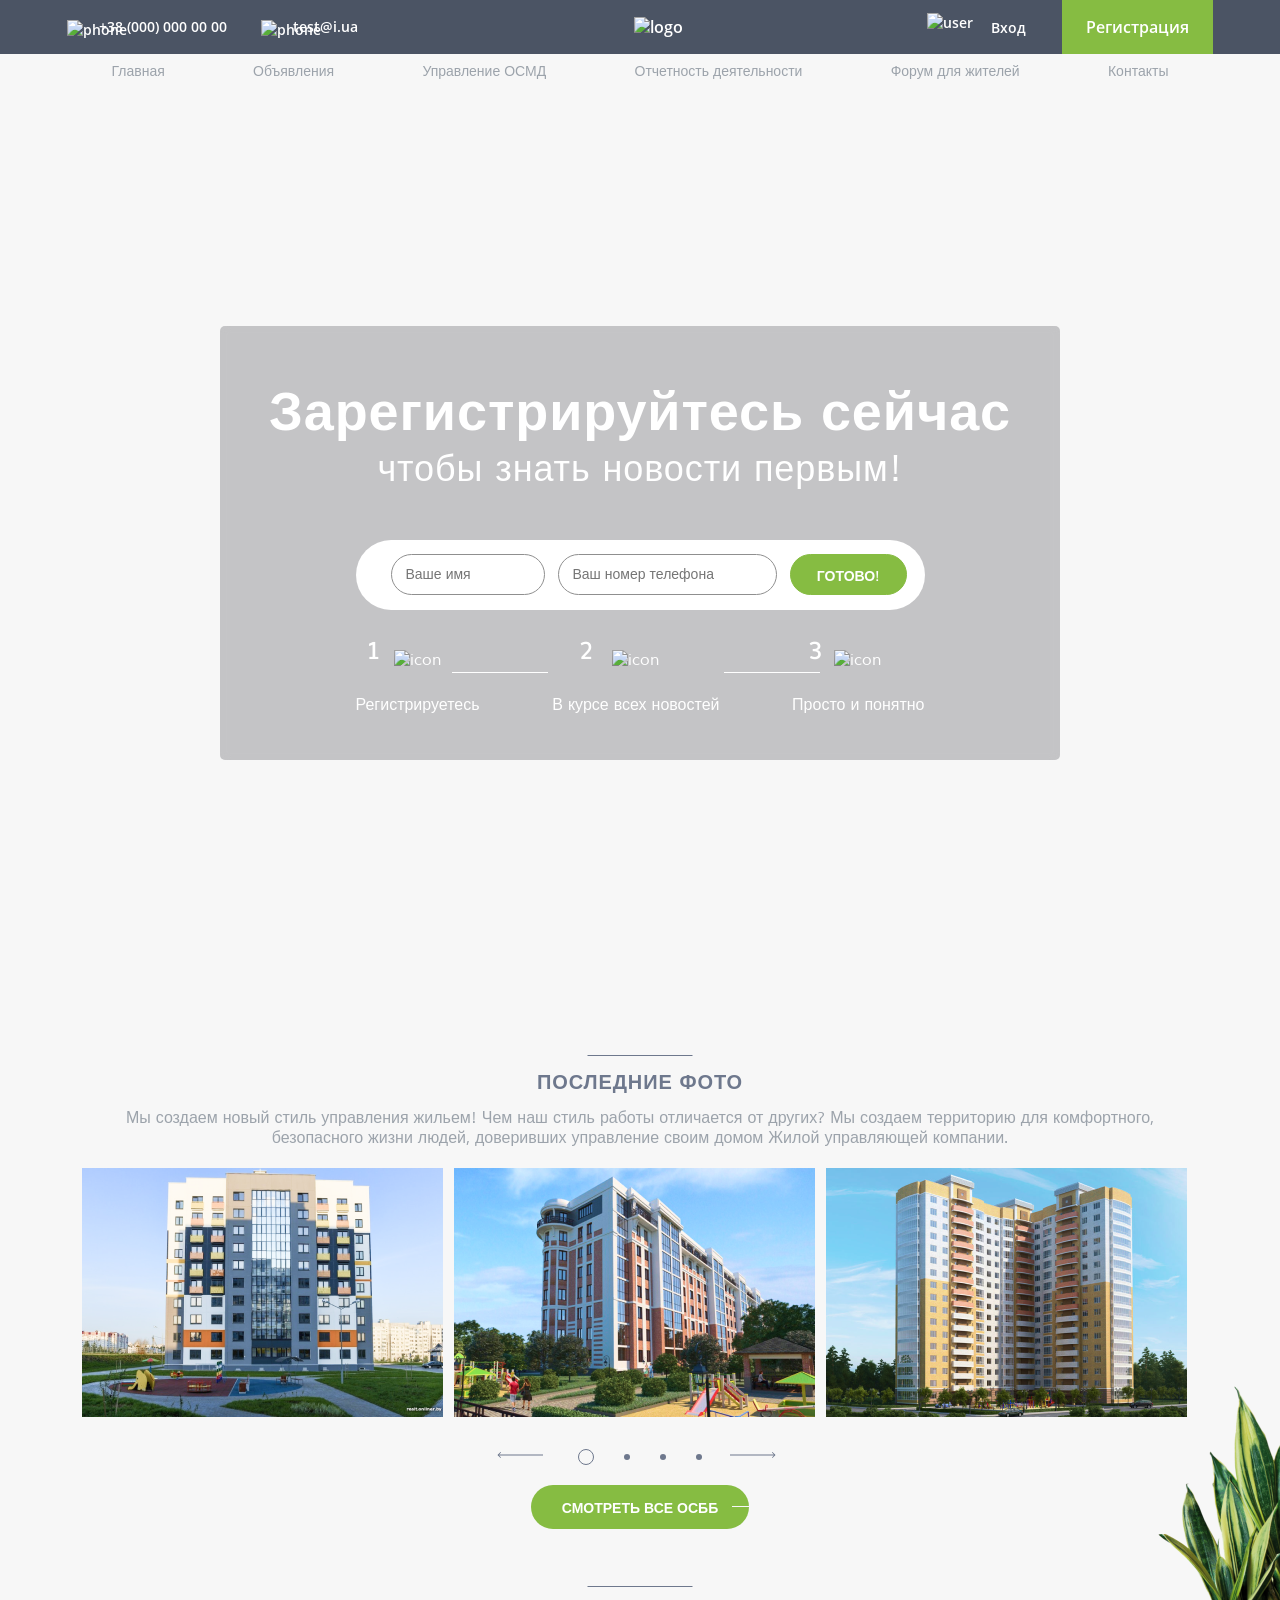
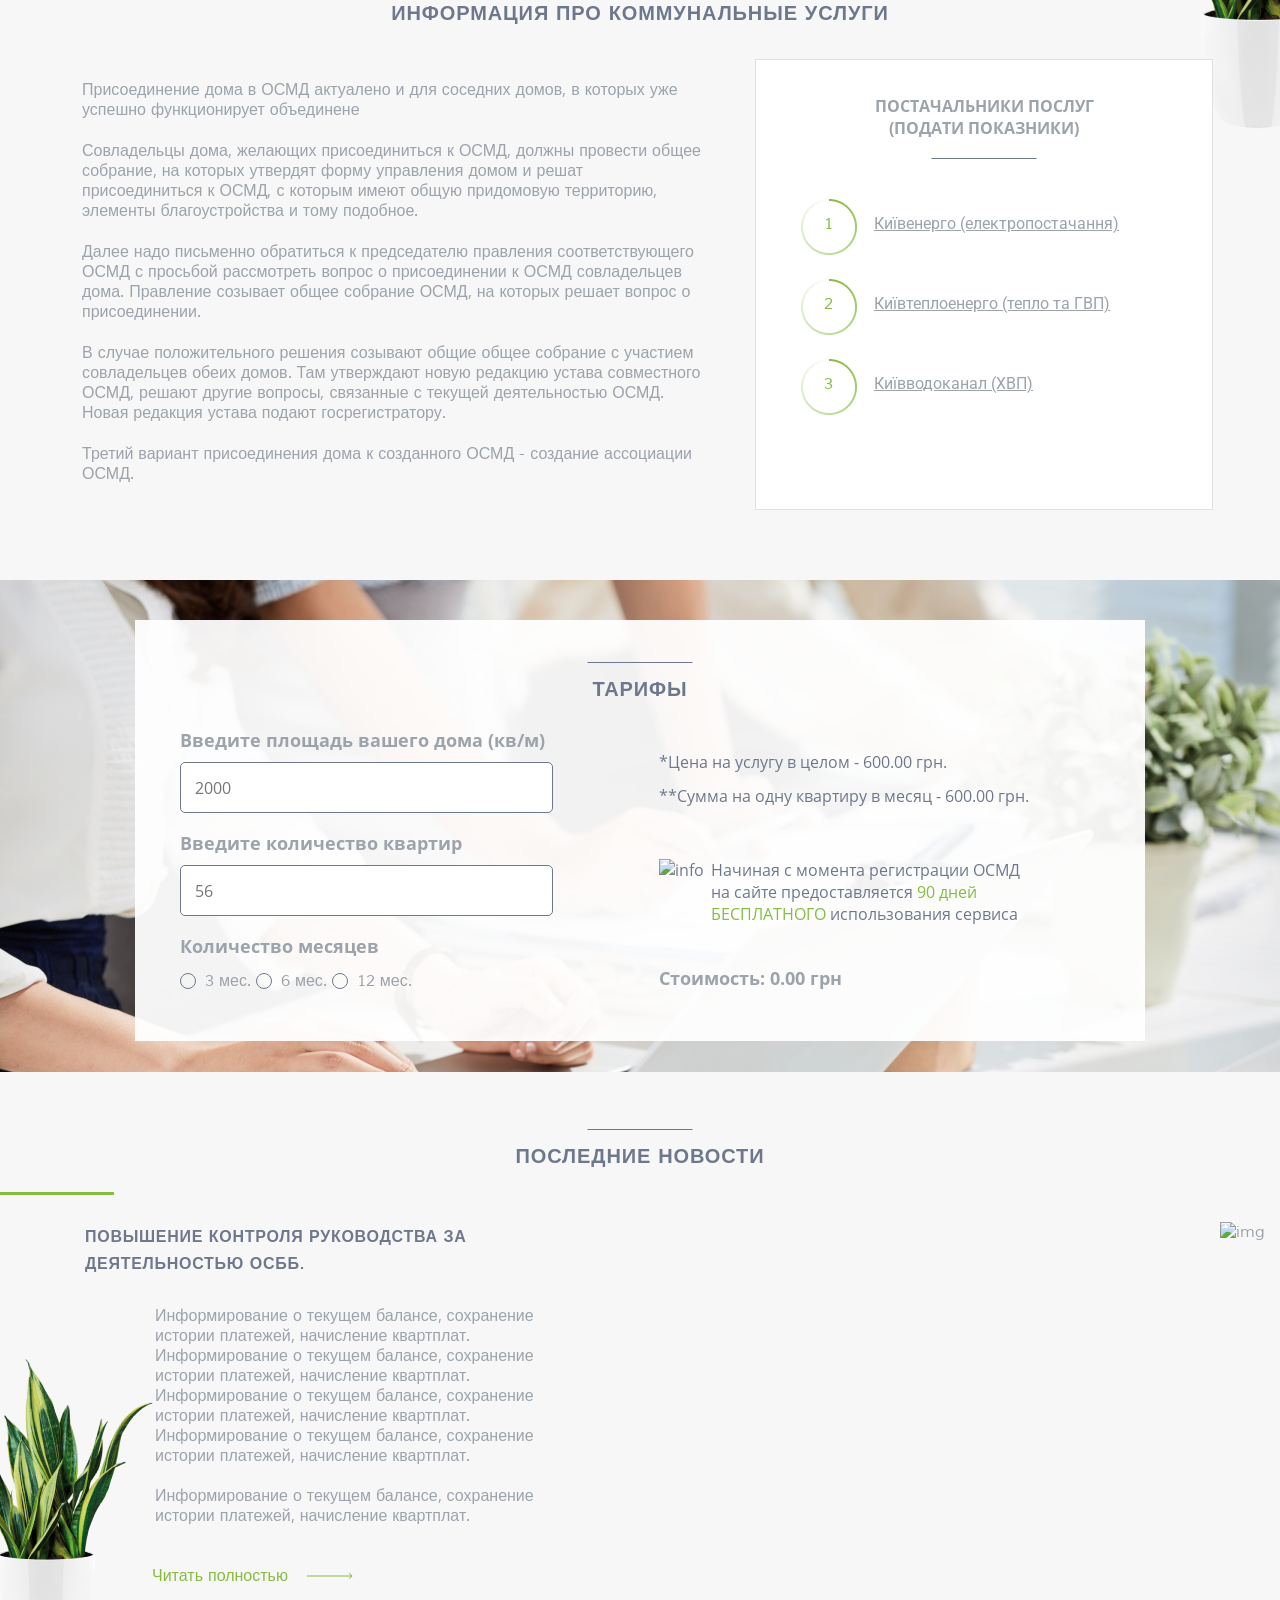
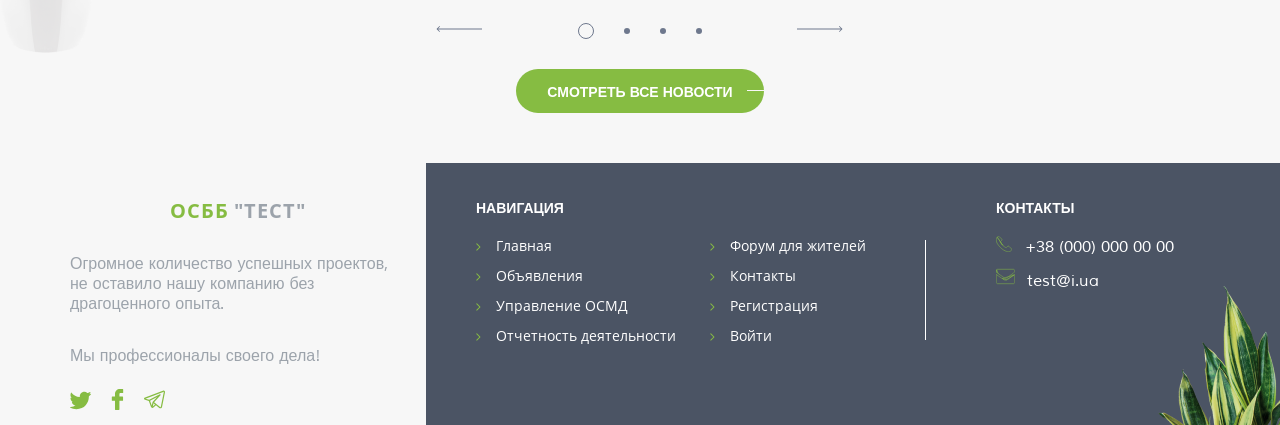
==== docs/index.html @ d58314d0 "osbb-page" ====
<!DOCTYPE html>
<html lang="ru">

<head>
  <meta charset="UTF-8">
  <meta name="viewport" content="width=device-width, initial-scale=1.0">
  <meta http-equiv="X-UA-Compatible" content="ie=edge">
  <title>ОСББ</title>
  <link rel="stylesheet" href="css/libs.min.css">
  <link rel="stylesheet" href=" https://cdnjs.cloudflare.com/ajax/libs/font-awesome/5.11.2/css/all.css">
  <link href="https://fonts.googleapis.com/css2?family=Roboto&display=swap" rel="stylesheet">
  <link rel="stylesheet" href="css/style.min.css">
</head>

<body>
  <div class="wrapper">
    <div class="content">
      <header class="header">
        <div class="header-topbar__inner">
          <div class="container">
            <div class="header-topbar">
              <div class="header-topbar__info">
                <a class="header-topbar__phone" href="tel:+380000000000">+38 (000) 000 00 00
                  <img src="/img/icons/phone.svg" alt="phone">
                </a>
                <a class="header-topbar__mail" href="mailto:test@i.ua">test@i.ua
                  <img src="/img/icons/envelope.svg" alt="phone">
                </a>
              </div>
              <div class="header__logo">
                <a href="#">
                  <img src="/img/head-logo.png" alt="logo">
                </a>
              </div>
              <div class="header-topbar__box">
                <a href="#!" class="header-topbar__enter">
                  <img class="user" src="/img/icons/user.svg" alt="user"> Вход
                </a>
                <a href="#!" class="header-topbar__register">Регистрация</a>
              </div>
            </div>
          </div>
        </div>
        <nav class="menu">
          <div class="container">
            <ul class="menu__list">
              <li class="menu__list-item">
                <a href="#!" class="menu__list-link">Главная</a>
              </li>
              <li class="menu__list-item">
                <a href="#!" class="menu__list-link">Объявления</a>
              </li>
              <li class="menu__list-item">
                <a href="#!" class="menu__list-link">Управление ОСМД</a>
              </li>
              <li class="menu__list-item">
                <a href="#!" class="menu__list-link">Отчетность деятельности</a>
              </li>
              <li class="menu__list-item">
                <a href="#!" class="menu__list-link">Форум для жителей</a>
              </li>
              <li class="menu__list-item">
                <a href="#!" class="menu__list-link">Контакты</a>
              </li>
            </ul>
            <div class="header__logo-md">
              <a href="#">
                <img src="img/head-logo_md.png" alt="logo">
              </a>
            </div>
            <div class="menu__btn">
              <span></span>
              <span></span>
              <span></span>
            </div>
          </div>
        </nav>
      </header>
      <!-- section-register -->
      <section class="register" style=" background-image: url(/img/register_bg.png);">
        <div class="register__box">
          <div class="register__box-title">
            <h2>Зарегистрируйтесь сейчас</h2>
          </div>
          <div class="register__box-subtitle">чтобы знать новости первым!</div>
          <div class="register__box-inner">
            <div class="register__box-form">
              <form class="register-form" action="POST">
                .
                <input type="text" class="name" placeholder="Ваше имя">
                <input type="text" class="phone" placeholder="Ваш номер телефона">
                <button class="btn" type="submit">готово!</button>
              </form>
            </div>
            <div class="register__box-guide">
              <div class="guide__img resume__img">
                <span class="step1">1</span>
                <img src="/img/icons/resume.svg" alt="icon">
                <div class="text">Регистрируетесь</div>
              </div>
              <div class="guide__img radio__img">
                <span class="step2">2</span>
                <img src="/img/icons/radio.svg" alt="icon">
                <div class="text">В курсе всех новостей</div>
              </div>
              <div class="guide__img simply__img">
                <span class="step3">3</span>
                <img src="/img/icons/yes.svg" alt="icon">
                <div class="text">Просто и понятно</div>
              </div>
            </div>
          </div>
        </div>
      </section>

      <!-- section-gallery -->
      <section class="gallery">
        <div class="gallery__inner">
          <div class="container">
            <div class="section__title">
              <h3>последние фото</h3>
            </div>
            <div class="gallery__text">Мы создаем новый стиль управления жильем! Чем наш стиль работы отличается от
              других? Мы создаем территорию для комфортного, безопасного жизни людей, доверивших управление своим домом
              Жилой управляющей компании.</div>
            <div class="gallery__slider">
              <div class="gallery__slider-item">
                <picture>
                  <source srcset="img/slide1.png" media="(min-width: 770px)">
                  <img src="img/slide1_md.png" alt="img">
                </picture>
              </div>
              <div class="gallery__slider-item">
                <picture>
                  <source srcset="img/slide2.png" media="(min-width: 770px)">
                  <img src="img/slide2_md.png" alt="img">
                </picture>
              </div>
              <div class="gallery__slider-item">
                <picture>
                  <source srcset="img/slide3.png" media="(min-width: 770px)">
                  <img src="img/slide3_md.png" alt="img">
                </picture>
              </div>
              <div class="gallery__slider-item">
                <picture>
                  <source srcset="img/slide2.png" media="(min-width: 770px)">
                  <img src="img/slide2_md.png" alt="img">
                </picture>
              </div>
            </div>
            <div class="gallery__img">
              <div class="gallery__img-item">
                <img src="img/iPhone/sm_1.png" alt="img">
              </div>
              <div class="gallery__img-item">
                <img src="img/iPhone/sm_2.png" alt="img">
              </div>
              <div class="gallery__img-item">
                <img src="img/iPhone/sm_3.png" alt="img">
              </div>
            </div>
            <div class="slider__btn">
              <a href="#!" class="slider__btn-link">смотреть все осбб </a>
            </div>
          </div>
        </div>
      </section>
      <!-- services -->
      <section class="services">
        <picture class="services__bg">
          <source media="(min-width: 620px)" srcset="img/services_bg.png">
          <img src="img/iPhone/services_bg_sm.png" alt="Flowers" style="width:auto;">
        </picture>
        <div class="container">
          <div class="section__title">
            <h3>ИНФОРМАЦИЯ прО КОММУНАЛЬНЫЕ УСЛУГИ</h3>
          </div>
          <div class="services__inner">
            <div class="services__content">
              <p>Присоединение дома в ОСМД актуалено и для соседних домов, в которых уже успешно функционирует
                объединене</p>
              <p>Совладельцы дома, желающих присоединиться к ОСМД, должны провести общее собрание, на которых утвердят
                форму управления домом и решат присоединиться к ОСМД, с которым имеют общую придомовую территорию,
                элементы благоустройства и тому подобное.</p>
              <p>Далее надо письменно обратиться к председателю правления соответствующего ОСМД с просьбой рассмотреть
                вопрос о присоединении к ОСМД совладельцев дома. Правление созывает общее собрание ОСМД, на которых
                решает вопрос о присоединении.</p>
              <p> В случае положительного решения созывают общие общее собрание с участием совладельцев обеих домов. Там
                утверждают новую редакцию устава совместного ОСМД, решают другие вопросы, связанные с текущей
                деятельностью ОСМД. Новая редакция устава подают госрегистратору.</p>
              <p>Третий вариант присоединения дома к созданного ОСМД - создание ассоциации ОСМД.</p>
            </div>
            <div class="services__providers">
              <div class="services__providers-title">ПОСТАЧАЛЬНИКИ ПОСЛУГ<br> (ПОДАТИ ПОКАЗНИКИ)</div>
              <ul class="services__providers-list">
                <li class="services__providers-item">
                  <span class="list__mark">1</span>
                  <a href="#!" class="services__providers-link">Київенерго (електропостачання)</a>
                </li>
                <li class="services__providers-item">
                  <span class="list__mark">2</span>
                  <a href="#!" class="services__providers-link">Київтеплоенерго (тепло та ГВП)</a>
                </li>
                <li class="services__providers-item">
                  <span class="list__mark">3</span>
                  <a href="#!" class="services__providers-link">Київводоканал (ХВП)</a>
                </li>

              </ul>
            </div>
          </div>
        </div>
      </section>
      <!-- section-rate -->
      <section class="rate" style="background-image: url(img/rate__bg.png);">
        <div class="contaner">
          <div class="rate__wrapper">
            <div class="rate__inner">
              <div class="section__title">
                <h3>тарифы</h3>
              </div>
              <div class="rate__box">
                <div class="rate__form">
                  <form>
                    <div class="input__box">
                      <label for="area">Введите площадь вашего дома (кв/м) </label><br>
                      <input type="text" id="area" name="area" placeholder="2000"><br>
                      <label for="quantity">Введите количество квартир</label><br>
                      <input type="text" id="quantity" name="quantity" placeholder="56"><br>
                    </div>
                    <div class="radio__box">
                      <span class="radio__title">Количество месяцев </span><br>
                      <input type="radio" name="month" id="month3" value="month3">
                      <label class="radio__label" for="month3">3 мес.</label>
                      <input type="radio" name="month" id="month6" value="month6">
                      <label class="radio__label" for="month6">6 мес.</label>
                      <input type="radio" name="month" id="month12" value="month12">
                      <label class="radio__label" for="month12">12 мес.</label>
                    </div>
                  </form>
                </div>
                <div class="rate__content">
                  <p class="rate__text">*Цена на услугу в целом - 600.00 грн.</p>
                  <p class="rate__text">**Сумма на одну квартиру в месяц - 600.00 грн. </p>
                  <p class="rate__free">Начиная с момента регистрации ОСМД<br> на сайте предоставляется
                    <span>90 дней<br> БЕСПЛАТНОГО</span> использования сервиса
                    <img src="/img/icons/info.svg" alt="info">
                  </p>
                  <div class="rate__price"> Стоимость: 0.00 грн</div>
                </div>
              </div>
            </div>
          </div>
        </div>
      </section>
      <!--section-news -->
      <section class="news">
        <div class="news__inner">
          <picture class="news__bg">
            <source media="(min-width: 860px)" srcset="img/news_bg.png">
            <source media="(min-width: 380px)" srcset="img/news_bg-md.png">
            <img src="img/iPhone/news_bg-sm.png" alt="Flowers" style="width:auto;">
          </picture>
          <div class="section__title">
            <h3>последние новости</h3>
          </div>
          <div class="news__slider">
            <div class="news__slider-item">
              <div class="news__slider-box">
                <div class="news__slider-content">
                  <div class="news__slider-title"> Повышение контроля руководства за деятельностью ОСББ.</div>
                  <div class="news__slider-text">
                    <p>Информирование о текущем балансе, сохранение истории платежей, начисление квартплат.
                      Информирование о текущем балансе, сохранение истории платежей, начисление квартплат.
                      Информирование о текущем балансе, сохранение истории платежей, начисление квартплат.
                      Информирование о текущем балансе, сохранение истории платежей, начисление квартплат.</p>
                    <p>Информирование о текущем балансе, сохранение истории платежей, начисление квартплат.</p>
                  </div>
                  <a class="more" href="#">Читать полностью</a>
                </div>
                <div class="news__slider-img">
                  <img src="/img/news_slide.png" alt="img">
                </div>
              </div>
            </div>
            <div class="news__slider-item">
              <div class="news__slider-box">
                <div class="news__slider-content">
                  <div class="news__slider-title"> Повышение контроля руководства за деятельностью ОСББ.</div>
                  <div class="news__slider-text">
                    <p>Информирование о текущем балансе, сохранение истории платежей, начисление квартплат.
                      Информирование о текущем балансе, сохранение истории платежей, начисление квартплат.
                      Информирование о текущем балансе, сохранение истории платежей, начисление квартплат.
                      Информирование о текущем балансе, сохранение истории платежей, начисление квартплат.</p>
                    <p>Информирование о текущем балансе, сохранение истории платежей, начисление квартплат.</p>
                  </div>
                  <a class="more" href="#">Читать полностью</a>
                </div>
                <div class="news__slider-img">
                  <img src="/img/news_slide.png" alt="img">
                </div>
              </div>
            </div>
            <div class="news__slider-item">
              <div class="news__slider-box">
                <div class="news__slider-content">
                  <div class="news__slider-title"> Повышение контроля руководства за деятельностью ОСББ.</div>
                  <div class="news__slider-text">
                    <p>Информирование о текущем балансе, сохранение истории платежей, начисление квартплат.
                      Информирование о текущем балансе, сохранение истории платежей, начисление квартплат.
                      Информирование о текущем балансе, сохранение истории платежей, начисление квартплат.
                      Информирование о текущем балансе, сохранение истории платежей, начисление квартплат.</p>
                    <p>Информирование о текущем балансе, сохранение истории платежей, начисление квартплат.</p>
                  </div>
                  <a class="more" href="#">Читать полностью </a>
                </div>
                <div class="news__slider-img">
                  <img src="/img/news_slide.png" alt="img">
                </div>
              </div>
            </div>
            <div class="news__slider-item">
              <div class="news__slider-box">
                <div class="news__slider-content">
                  <div class="news__slider-title"> Повышение контроля руководства за деятельностью ОСББ.</div>
                  <div class="news__slider-text">
                    <p>Информирование о текущем балансе, сохранение истории платежей, начисление квартплат.
                      Информирование о текущем балансе, сохранение истории платежей, начисление квартплат.
                      Информирование о текущем балансе, сохранение истории платежей, начисление квартплат.
                      Информирование о текущем балансе, сохранение истории платежей, начисление квартплат.</p>
                    <p>Информирование о текущем балансе, сохранение истории платежей, начисление квартплат.</p>
                  </div>
                  <a class="more" href="#">Читать полностью</a>
                </div>
                <div class="news__slider-img">
                  <img src="/img/news_slide.png" alt="img">
                </div>
              </div>
            </div>
          </div>
          <div class="slider__btn">
            <a href="#!" class="slider__btn-link">смотреть все новости</a>
          </div>
        </div>
      </section>
    </div>
    <div class="footer">
      <img class="footer__bg" src="img/footer_bg.png" alt="flower">
      <div class="footer__inner">
        <div class="footer__info">
          <div class="footer__title">
            <h3>ОСББ<span>"Тест"</span> </h3>
          </div>
          <p class="footer__info-text">Огромное количество успешных проектов, не оставило нашу компанию без
            драгоценного опыта.</p>
          <p class="footer__info-text">Мы профессионалы своего дела!</p>
          <div class="footer__social">
            <img src="img/icons/twitter.svg" alt="icon">
            <img src="img/icons/fb.svg" alt="icon">
            <img src="img/icons/telegram.svg" alt="icon">
          </div>
        </div>
        <div class="footer__content">
          <div class="footer__nav">
            <div class="footer__content-title">навигация</div>
            <div class="footer__nav-wrapper">
              <div class="footer__nav-col">
                <ul class="footer__col-list">
                  <li><a href="#!">Главная</a></li>
                  <li><a href="#!">Объявления</a></li>
                  <li><a href="#!">Управление ОСМД</a></li>
                  <li><a href="#!">Отчетность деятельности</a></li>
                </ul>
              </div>
              <div class="footer__nav-col">
                <ul class="footer__col-list">
                  <li><a href="#!"> Форум для жителей</a></li>
                  <li><a href="#!">Контакты</a></li>
                  <li><a href="#!">Регистрация</a></li>
                  <li><a href="#!">Войти</a></li>
                </ul>
              </div>
            </div>
          </div>
          <div class="footer__contact">
            <div class="footer__contact-title">контакты</div>
            <ul class="footer__contact-list">
              <li>
                <a class="footer__phone" href="tel:+380000000000">
                  <img src="img/icons/footer_phone.svg" alt="phone">
                  +38 (000) 000 00 00
                </a>
              </li>
              <li>
                <a class="footer__mail" href="mailto:test@i.ua">
                  <img src="img/icons/footer-mail.svg" alt="mail">test@i.ua
                </a>
              </li>
            </ul>
          </div>
        </div>
      </div>
    </div>
  </div>
  <script src="https://ajax.googleapis.com/ajax/libs/jquery/3.4.1/jquery.min.js"></script>
  <script src="js/jquery.elimore.js"></script>
  <script src="js/libs.min.js"></script>
  <script src="js/main.js"></script>
</body>


</html>
---- docs/css/libs.min.css ----
@charset "UTF-8";/*! normalize.css v8.0.1 | MIT License | github.com/necolas/normalize.css */button,hr,input{overflow:visible}progress,sub,sup{vertical-align:baseline}.fancybox-container,.mfp-wrap{-webkit-backface-visibility:hidden}.fancybox-is-hidden,.slick-loading .slick-slide,.slick-loading .slick-track{visibility:hidden}.fancybox-caption,.fancybox-infobar,.slick-slide.dragging img{pointer-events:none}.fancybox-container,.fancybox-thumbs,.fancybox-thumbs__list a,.mfp-arrow,.slick-slider{-webkit-tap-highlight-color:transparent}.fancybox-slide::before,.fancybox-thumbs__list a::before,.mfp-arrow:after,.mfp-arrow:before,.mfp-container:before,.mfp-figure:after,.slick-track:after,.slick-track:before{content:''}.irs,.slick-slider{-webkit-touch-callout:none;-khtml-user-select:none}html{line-height:1.15;-webkit-text-size-adjust:100%}body{margin:0}details,main{display:block}h1{font-size:2em;margin:.67em 0}hr{box-sizing:content-box;height:0}code,kbd,pre,samp{font-family:monospace,monospace;font-size:1em}a{background-color:transparent}abbr[title]{border-bottom:none;text-decoration:underline;text-decoration:underline dotted}b,strong{font-weight:bolder}small{font-size:80%}sub,sup{font-size:75%;line-height:0;position:relative}sub{bottom:-.25em}sup{top:-.5em}img{border-style:none}button,input,optgroup,select,textarea{font-family:inherit;font-size:100%;line-height:1.15;margin:0}button,select{text-transform:none}[type=button],[type=reset],[type=submit],button{-webkit-appearance:button}[type=button]::-moz-focus-inner,[type=reset]::-moz-focus-inner,[type=submit]::-moz-focus-inner,button::-moz-focus-inner{border-style:none;padding:0}[type=button]:-moz-focusring,[type=reset]:-moz-focusring,[type=submit]:-moz-focusring,button:-moz-focusring{outline:ButtonText dotted 1px}fieldset{padding:.35em .75em .625em}legend{box-sizing:border-box;color:inherit;display:table;max-width:100%;padding:0;white-space:normal}textarea{overflow:auto}[type=checkbox],[type=radio]{box-sizing:border-box;padding:0}[type=number]::-webkit-inner-spin-button,[type=number]::-webkit-outer-spin-button{height:auto}[type=search]{-webkit-appearance:textfield;outline-offset:-2px}[type=search]::-webkit-search-decoration{-webkit-appearance:none}::-webkit-file-upload-button{-webkit-appearance:button;font:inherit}summary{display:list-item}[hidden],template{display:none}.slick-list,.slick-slider,.slick-track{position:relative;display:block}.slick-slider{box-sizing:border-box;-webkit-user-select:none;-moz-user-select:none;-ms-user-select:none;user-select:none;-ms-touch-action:pan-y;touch-action:pan-y}.slick-list{overflow:hidden;margin:0;padding:0}.slick-list:focus{outline:0}.slick-list.dragging{cursor:pointer;cursor:hand}.slick-slider .slick-list,.slick-slider .slick-track{-webkit-transform:translate3d(0,0,0);-moz-transform:translate3d(0,0,0);-ms-transform:translate3d(0,0,0);-o-transform:translate3d(0,0,0);transform:translate3d(0,0,0)}.slick-track{top:0;left:0;margin-left:auto;margin-right:auto}.mfp-bg,.mfp-wrap{position:fixed;left:0;top:0;width:100%}.slick-track:after,.slick-track:before{display:table}.slick-track:after{clear:both}.slick-slide{display:none;float:left;height:100%;min-height:1px}[dir=rtl] .slick-slide{float:right}.slick-slide img{display:block}.slick-slide.slick-loading img{display:none}.slick-initialized .slick-slide{display:block}.slick-vertical .slick-slide{display:block;height:auto;border:1px solid transparent}.slick-arrow.slick-hidden{display:none}.mfp-bg{height:100%;z-index:1042;overflow:hidden;background:#0b0b0b;opacity:.8}.mfp-wrap{height:100%;z-index:1043;outline:0!important}.mfp-container{text-align:center;position:absolute;width:100%;height:100%;left:0;top:0;padding:0 8px;box-sizing:border-box}.mfp-container:before{display:inline-block;height:100%;vertical-align:middle}.mfp-align-top .mfp-container:before{display:none}.mfp-content{position:relative;display:inline-block;vertical-align:middle;margin:0 auto;text-align:left;z-index:1045}.mfp-close,.mfp-preloader{text-align:center;position:absolute}.mfp-ajax-holder .mfp-content,.mfp-inline-holder .mfp-content{width:100%;cursor:auto}.mfp-ajax-cur{cursor:progress}.mfp-zoom-out-cur,.mfp-zoom-out-cur .mfp-image-holder .mfp-close{cursor:-moz-zoom-out;cursor:-webkit-zoom-out;cursor:zoom-out}.mfp-zoom{cursor:pointer;cursor:-webkit-zoom-in;cursor:-moz-zoom-in;cursor:zoom-in}.mfp-auto-cursor .mfp-content{cursor:auto}.mfp-arrow,.mfp-close,.mfp-counter,.mfp-preloader{-webkit-user-select:none;-moz-user-select:none;user-select:none}.fancybox-infobar,.fancybox-slide--image .fancybox-content{-webkit-user-select:none;-moz-user-select:none;-ms-user-select:none}.mfp-loading.mfp-figure{display:none}.mfp-hide{display:none!important}.mfp-preloader{color:#CCC;top:50%;width:auto;margin-top:-.8em;left:8px;right:8px;z-index:1044}.mfp-preloader a{color:#CCC}.mfp-close,.mfp-preloader a:hover{color:#FFF}.mfp-s-error .mfp-content,.mfp-s-ready .mfp-preloader{display:none}button.mfp-arrow,button.mfp-close{overflow:visible;cursor:pointer;background:0 0;border:0;-webkit-appearance:none;display:block;outline:0;padding:0;z-index:1046;box-shadow:none;touch-action:manipulation}button::-moz-focus-inner{padding:0;border:0}.mfp-close{width:44px;height:44px;line-height:44px;right:0;top:0;text-decoration:none;opacity:.65;padding:0 0 18px 10px;font-style:normal;font-size:28px;font-family:Arial,Baskerville,monospace}.mfp-close:focus,.mfp-close:hover{opacity:1}.mfp-close:active{top:1px}.mfp-close-btn-in .mfp-close{color:#333}.mfp-iframe-holder .mfp-close,.mfp-image-holder .mfp-close{color:#FFF;right:-6px;text-align:right;padding-right:6px;width:100%}.mfp-counter{position:absolute;top:0;right:0;color:#CCC;font-size:12px;line-height:18px;white-space:nowrap}.mfp-figure,img.mfp-img{line-height:0}.mfp-arrow{position:absolute;opacity:.65;margin:-55px 0 0;top:50%;padding:0;width:90px;height:110px}.mfp-arrow:active{margin-top:-54px}.mfp-arrow:focus,.mfp-arrow:hover{opacity:1}.mfp-arrow:after,.mfp-arrow:before{display:block;width:0;height:0;position:absolute;left:0;top:0;margin-top:35px;margin-left:35px;border:inset transparent}.mfp-arrow:after{border-top-width:13px;border-bottom-width:13px;top:8px}.mfp-arrow:before{border-top-width:21px;border-bottom-width:21px;opacity:.7}.mfp-arrow-left{left:0}.mfp-arrow-left:after{border-right:17px solid #FFF;margin-left:31px}.mfp-arrow-left:before{margin-left:25px;border-right:27px solid #3F3F3F}.mfp-arrow-right{right:0}.mfp-arrow-right:after{border-left:17px solid #FFF;margin-left:39px}.mfp-arrow-right:before{border-left:27px solid #3F3F3F}.mfp-iframe-holder{padding-top:40px;padding-bottom:40px}.mfp-iframe-holder .mfp-content{line-height:0;width:100%;max-width:900px}.mfp-image-holder .mfp-content,img.mfp-img{max-width:100%}.mfp-iframe-holder .mfp-close{top:-40px}.mfp-iframe-scaler{width:100%;height:0;overflow:hidden;padding-top:56.25%}.mfp-iframe-scaler iframe{position:absolute;display:block;top:0;left:0;width:100%;height:100%;box-shadow:0 0 8px rgba(0,0,0,.6);background:#000}.mfp-figure:after,img.mfp-img{width:auto;height:auto;display:block}img.mfp-img{box-sizing:border-box;padding:40px 0;margin:0 auto}.mfp-figure:after{position:absolute;left:0;top:40px;bottom:40px;right:0;z-index:-1;box-shadow:0 0 8px rgba(0,0,0,.6);background:#444}.mfp-figure small{color:#BDBDBD;display:block;font-size:12px;line-height:14px}.mfp-figure figure{margin:0}.mfp-bottom-bar{margin-top:-36px;position:absolute;top:100%;left:0;width:100%;cursor:auto}.mfp-title{text-align:left;line-height:18px;color:#F3F3F3;word-wrap:break-word;padding-right:36px}.mfp-gallery .mfp-image-holder .mfp-figure{cursor:pointer}@media screen and (max-width:800px) and (orientation:landscape),screen and (max-height:300px){.mfp-img-mobile .mfp-image-holder{padding-left:0;padding-right:0}.mfp-img-mobile img.mfp-img{padding:0}.mfp-img-mobile .mfp-figure:after{top:0;bottom:0}.mfp-img-mobile .mfp-figure small{display:inline;margin-left:5px}.mfp-img-mobile .mfp-bottom-bar{background:rgba(0,0,0,.6);bottom:0;margin:0;top:auto;padding:3px 5px;position:fixed;box-sizing:border-box}.mfp-img-mobile .mfp-bottom-bar:empty{padding:0}.mfp-img-mobile .mfp-counter{right:5px;top:3px}.mfp-img-mobile .mfp-close{top:0;right:0;width:35px;height:35px;line-height:35px;background:rgba(0,0,0,.6);position:fixed;text-align:center;padding:0}}@media all and (max-width:900px){.mfp-arrow{-webkit-transform:scale(.75);transform:scale(.75)}.mfp-arrow-left{-webkit-transform-origin:0;transform-origin:0}.mfp-arrow-right{-webkit-transform-origin:100%;transform-origin:100%}.mfp-container{padding-left:6px;padding-right:6px}}body.compensate-for-scrollbar{overflow:hidden}.fancybox-active{height:auto}.fancybox-is-hidden{left:-9999px;margin:0;position:absolute!important;top:-9999px}.fancybox-container{height:100%;left:0;outline:0;position:fixed;top:0;-ms-touch-action:manipulation;touch-action:manipulation;transform:translateZ(0);width:100%;z-index:99992}.fancybox-container *{box-sizing:border-box}.fancybox-bg,.fancybox-inner,.fancybox-outer,.fancybox-stage{bottom:0;left:0;position:absolute;right:0;top:0}.fancybox-outer{-webkit-overflow-scrolling:touch;overflow-y:auto}.fancybox-bg{background:#1e1e1e;opacity:0;transition-duration:inherit;transition-property:opacity;transition-timing-function:cubic-bezier(.47,0,.74,.71)}.fancybox-is-open .fancybox-bg{opacity:.9;transition-timing-function:cubic-bezier(.22,.61,.36,1)}.fancybox-caption,.fancybox-infobar,.fancybox-navigation .fancybox-button,.fancybox-toolbar{direction:ltr;opacity:0;position:absolute;transition:opacity .25s ease,visibility 0s ease .25s;visibility:hidden;z-index:99997}.fancybox-show-caption .fancybox-caption,.fancybox-show-infobar .fancybox-infobar,.fancybox-show-nav .fancybox-navigation .fancybox-button,.fancybox-show-toolbar .fancybox-toolbar{opacity:1;transition:opacity .25s ease 0s,visibility 0s ease 0s;visibility:visible}.fancybox-slide,.fancybox-slide--image .fancybox-content{transition-property:transform,opacity;top:0;left:0;-webkit-backface-visibility:hidden}.fancybox-infobar{color:#ccc;font-size:13px;-webkit-font-smoothing:subpixel-antialiased;height:44px;left:0;line-height:44px;min-width:44px;mix-blend-mode:difference;padding:0 10px;top:0;-webkit-touch-callout:none;user-select:none}.fancybox-toolbar{right:0;top:0}.fancybox-stage{direction:ltr;overflow:visible;transform:translateZ(0);z-index:99994}.fancybox-is-open .fancybox-stage{overflow:hidden}.fancybox-slide{display:none;height:100%;outline:0;overflow:auto;-webkit-overflow-scrolling:touch;padding:44px;position:absolute;text-align:center;white-space:normal;width:100%;z-index:99994}.fancybox-slide::before{display:inline-block;font-size:0;height:100%;vertical-align:middle;width:0}.fancybox-is-sliding .fancybox-slide,.fancybox-slide--current,.fancybox-slide--next,.fancybox-slide--previous{display:block}.fancybox-slide--image{overflow:hidden;padding:44px 0}.fancybox-slide--image::before{display:none}.fancybox-slide--html{padding:6px}.fancybox-content{background:#fff;display:inline-block;margin:0;max-width:100%;overflow:auto;-webkit-overflow-scrolling:touch;padding:44px;position:relative;text-align:left;vertical-align:middle}.fancybox-slide--image .fancybox-content{animation-timing-function:cubic-bezier(.5,0,.14,1);background:no-repeat;background-size:100% 100%;max-width:none;overflow:visible;padding:0;position:absolute;-ms-transform-origin:top left;transform-origin:top left;user-select:none;z-index:99995}.fancybox-image,.fancybox-share__button,.fancybox-spaceball{-webkit-user-select:none;-moz-user-select:none;-ms-user-select:none}.fancybox-can-zoomOut .fancybox-content{cursor:zoom-out}.fancybox-can-zoomIn .fancybox-content{cursor:zoom-in}.fancybox-can-pan .fancybox-content,.fancybox-can-swipe .fancybox-content{cursor:-webkit-grab;cursor:grab}.fancybox-is-grabbing .fancybox-content{cursor:-webkit-grabbing;cursor:grabbing}.fancybox-container [data-selectable=true]{cursor:text}.fancybox-image,.fancybox-spaceball{background:0 0;border:0;height:100%;left:0;margin:0;max-height:none;max-width:none;padding:0;position:absolute;top:0;user-select:none;width:100%}.fancybox-spaceball{z-index:1}.fancybox-slide--iframe .fancybox-content,.fancybox-slide--map .fancybox-content,.fancybox-slide--pdf .fancybox-content,.fancybox-slide--video .fancybox-content{height:100%;overflow:visible;padding:0;width:100%}.fancybox-slide--video .fancybox-content{background:#000}.fancybox-slide--map .fancybox-content{background:#e5e3df}.fancybox-slide--iframe .fancybox-content{background:#fff}.fancybox-iframe,.fancybox-video{background:0 0;border:0;display:block;height:100%;margin:0;overflow:hidden;padding:0;width:100%}.fancybox-iframe{left:0;position:absolute;top:0}.fancybox-error{background:#fff;cursor:default;max-width:400px;padding:40px;width:100%}.fancybox-error p{color:#444;font-size:16px;line-height:20px;margin:0;padding:0}.fancybox-button{background:rgba(30,30,30,.6);border:0;border-radius:0;box-shadow:none;cursor:pointer;display:inline-block;height:44px;margin:0;padding:10px;position:relative;transition:color .2s;vertical-align:top;visibility:inherit;width:44px}.fancybox-button,.fancybox-button:link,.fancybox-button:visited{color:#ccc}.fancybox-button:hover{color:#fff}.fancybox-button:focus{outline:0}.fancybox-button.fancybox-focus{outline:dotted 1px}.fancybox-button[disabled],.fancybox-button[disabled]:hover{color:#888;cursor:default;outline:0}.fancybox-button div{height:100%}.fancybox-button svg{display:block;height:100%;overflow:visible;position:relative;width:100%}.fancybox-button--fsenter svg:nth-child(2),.fancybox-button--fsexit svg:nth-child(1),.fancybox-button--pause svg:nth-child(1),.fancybox-button--play svg:nth-child(2),.fancybox-is-scaling .fancybox-close-small,.fancybox-is-zoomable.fancybox-can-pan .fancybox-close-small{display:none}.fancybox-button svg path{fill:currentColor;stroke-width:0}.fancybox-progress{background:#ff5268;height:2px;left:0;position:absolute;right:0;top:0;-ms-transform:scaleX(0);transform:scaleX(0);-ms-transform-origin:0;transform-origin:0;transition-property:transform;transition-timing-function:linear;z-index:99998}.fancybox-close-small{background:0 0;border:0;border-radius:0;color:#ccc;cursor:pointer;opacity:.8;padding:8px;position:absolute;right:-12px;top:-44px;z-index:401}.fancybox-close-small:hover{color:#fff;opacity:1}.fancybox-slide--html .fancybox-close-small{color:currentColor;padding:10px;right:0;top:0}.fancybox-slide--image.fancybox-is-scaling .fancybox-content{overflow:hidden}.fancybox-navigation .fancybox-button{background-clip:content-box;height:100px;opacity:0;position:absolute;top:calc(50% - 50px);width:70px}.fancybox-navigation .fancybox-button div{padding:7px}.fancybox-navigation .fancybox-button--arrow_left{left:0;left:env(safe-area-inset-left);padding:31px 26px 31px 6px}.fancybox-navigation .fancybox-button--arrow_right{padding:31px 6px 31px 26px;right:0;right:env(safe-area-inset-right)}.fancybox-caption{background:linear-gradient(to top,rgba(0,0,0,.85) 0,rgba(0,0,0,.3) 50%,rgba(0,0,0,.15) 65%,rgba(0,0,0,.075) 75.5%,rgba(0,0,0,.037) 82.85%,rgba(0,0,0,.019) 88%,rgba(0,0,0,0) 100%);bottom:0;color:#eee;font-size:14px;font-weight:400;left:0;line-height:1.5;padding:75px 44px 25px;right:0;text-align:center;z-index:99996}@supports (padding:max(0px)){.fancybox-caption{padding:75px max(44px,env(safe-area-inset-right)) max(25px,env(safe-area-inset-bottom)) max(44px,env(safe-area-inset-left))}}.fancybox-caption--separate{margin-top:-50px}.fancybox-caption__body{max-height:50vh;overflow:auto;pointer-events:all}.fancybox-caption a,.fancybox-caption a:link,.fancybox-caption a:visited{color:#ccc;text-decoration:none}.fancybox-caption a:hover{color:#fff;text-decoration:underline}.fancybox-loading{animation:fancybox-rotate 1s linear infinite;background:0 0;border:4px solid #888;border-bottom-color:#fff;border-radius:50%;height:50px;left:50%;margin:-25px 0 0 -25px;opacity:.7;padding:0;position:absolute;top:50%;width:50px;z-index:99999}@keyframes fancybox-rotate{100%{transform:rotate(360deg)}}.fancybox-animated{transition-timing-function:cubic-bezier(0,0,.25,1)}.fancybox-fx-slide.fancybox-slide--previous{opacity:0;transform:translate3d(-100%,0,0)}.fancybox-fx-slide.fancybox-slide--next{opacity:0;transform:translate3d(100%,0,0)}.fancybox-fx-slide.fancybox-slide--current{opacity:1;transform:translate3d(0,0,0)}.fancybox-fx-fade.fancybox-slide--next,.fancybox-fx-fade.fancybox-slide--previous{opacity:0;transition-timing-function:cubic-bezier(.19,1,.22,1)}.fancybox-fx-fade.fancybox-slide--current{opacity:1}.fancybox-fx-zoom-in-out.fancybox-slide--previous{opacity:0;transform:scale3d(1.5,1.5,1.5)}.fancybox-fx-zoom-in-out.fancybox-slide--next{opacity:0;transform:scale3d(.5,.5,.5)}.fancybox-fx-zoom-in-out.fancybox-slide--current{opacity:1;transform:scale3d(1,1,1)}.fancybox-fx-rotate.fancybox-slide--previous{opacity:0;-ms-transform:rotate(-360deg);transform:rotate(-360deg)}.fancybox-fx-rotate.fancybox-slide--next{opacity:0;-ms-transform:rotate(360deg);transform:rotate(360deg)}.fancybox-fx-rotate.fancybox-slide--current{opacity:1;-ms-transform:rotate(0);transform:rotate(0)}.fancybox-fx-circular.fancybox-slide--previous{opacity:0;transform:scale3d(0,0,0) translate3d(-100%,0,0)}.fancybox-fx-circular.fancybox-slide--next{opacity:0;transform:scale3d(0,0,0) translate3d(100%,0,0)}.fancybox-fx-circular.fancybox-slide--current{opacity:1;transform:scale3d(1,1,1) translate3d(0,0,0)}.fancybox-fx-tube.fancybox-slide--previous{transform:translate3d(-100%,0,0) scale(.1) skew(-10deg)}.fancybox-fx-tube.fancybox-slide--next{transform:translate3d(100%,0,0) scale(.1) skew(10deg)}.fancybox-fx-tube.fancybox-slide--current{transform:translate3d(0,0,0) scale(1)}@media all and (max-height:576px){.fancybox-slide{padding-left:6px;padding-right:6px}.fancybox-slide--image{padding:6px 0}.fancybox-close-small{right:-6px}.fancybox-slide--image .fancybox-close-small{background:#4e4e4e;color:#f2f4f6;height:36px;opacity:1;padding:6px;right:0;top:0;width:36px}.fancybox-caption{padding-left:12px;padding-right:12px}@supports (padding:max(0px)){.fancybox-caption{padding-left:max(12px,env(safe-area-inset-left));padding-right:max(12px,env(safe-area-inset-right))}}}.fancybox-share{background:#f4f4f4;border-radius:3px;max-width:90%;padding:30px;text-align:center}.fancybox-share h1{color:#222;font-size:35px;font-weight:700;margin:0 0 20px}.fancybox-share p{margin:0;padding:0}.fancybox-share__button{border:0;border-radius:3px;display:inline-block;font-size:14px;font-weight:700;line-height:40px;margin:0 5px 10px;min-width:130px;padding:0 15px;text-decoration:none;transition:all .2s;user-select:none;white-space:nowrap}.irs,.jq-checkbox,.jq-radio{-webkit-user-select:none;-moz-user-select:none;-ms-user-select:none}.fancybox-share__button:link,.fancybox-share__button:visited{color:#fff}.fancybox-share__button:hover{text-decoration:none}.fancybox-share__button--fb{background:#3b5998}.fancybox-share__button--fb:hover{background:#344e86}.fancybox-share__button--pt{background:#bd081d}.fancybox-share__button--pt:hover{background:#aa0719}.fancybox-share__button--tw{background:#1da1f2}.fancybox-share__button--tw:hover{background:#0d95e8}.fancybox-share__button svg{height:25px;margin-right:7px;position:relative;top:-1px;vertical-align:middle;width:25px}.fancybox-share__button svg path{fill:#fff}.fancybox-share__input{background:0 0;border:0;border-bottom:1px solid #d7d7d7;border-radius:0;color:#5d5b5b;font-size:14px;margin:10px 0 0;outline:0;padding:10px 15px;width:100%}.fancybox-thumbs{background:#ddd;bottom:0;display:none;margin:0;-webkit-overflow-scrolling:touch;-ms-overflow-style:-ms-autohiding-scrollbar;padding:2px 2px 4px;position:absolute;right:0;top:0;width:212px;z-index:99995}.fancybox-thumbs-x{overflow-x:auto;overflow-y:hidden}.fancybox-show-thumbs .fancybox-thumbs{display:block}.fancybox-show-thumbs .fancybox-inner{right:212px}.fancybox-thumbs__list{font-size:0;height:100%;list-style:none;margin:0;overflow-x:hidden;overflow-y:auto;padding:0;position:absolute;position:relative;white-space:nowrap;width:100%}.fancybox-thumbs-x .fancybox-thumbs__list{overflow:hidden}.fancybox-thumbs-y .fancybox-thumbs__list::-webkit-scrollbar{width:7px}.fancybox-thumbs-y .fancybox-thumbs__list::-webkit-scrollbar-track{background:#fff;border-radius:10px;box-shadow:inset 0 0 6px rgba(0,0,0,.3)}.fancybox-thumbs-y .fancybox-thumbs__list::-webkit-scrollbar-thumb{background:#2a2a2a;border-radius:10px}.fancybox-thumbs__list a{-webkit-backface-visibility:hidden;backface-visibility:hidden;background-color:rgba(0,0,0,.1);background-position:center center;background-repeat:no-repeat;background-size:cover;cursor:pointer;float:left;height:75px;margin:2px;max-height:calc(100% - 8px);max-width:calc(50% - 4px);outline:0;overflow:hidden;padding:0;position:relative;width:100px}.irs-hidden-input,.irs-line{outline:0!important;overflow:hidden}.fancybox-thumbs__list a::before{border:6px solid #ff5268;bottom:0;left:0;opacity:0;position:absolute;right:0;top:0;transition:all .2s cubic-bezier(.25,.46,.45,.94);z-index:99991}.irs,.irs-line{position:relative;display:block}.fancybox-thumbs__list a:focus::before{opacity:.5}.fancybox-thumbs__list a.fancybox-thumbs-active::before{opacity:1}@media all and (max-width:576px){.fancybox-thumbs{width:110px}.fancybox-show-thumbs .fancybox-inner{right:110px}.fancybox-thumbs__list a{max-width:calc(100% - 10px)}}.irs{user-select:none;font-size:12px;font-family:Arial,sans-serif}.irs-bar,.irs-shadow{position:absolute;width:0;left:0}.irs-bar{display:block}.irs-shadow{display:none}.irs-from,.irs-handle,.irs-max,.irs-min,.irs-single,.irs-to{display:block;position:absolute;cursor:default}.irs-handle{box-sizing:border-box;z-index:1}.irs-handle.type_last{z-index:2}.irs-min{left:0}.irs-max{right:0}.irs-from,.irs-single,.irs-to{top:0;left:0;white-space:nowrap}.irs-grid{position:absolute;display:none;bottom:0;left:0;width:100%;height:20px}.irs-with-grid .irs-grid{display:block}.irs-grid-pol{position:absolute;top:0;left:0;width:1px;height:8px;background:#000}.irs-grid-pol.small{height:4px}.irs-grid-text{position:absolute;bottom:0;left:0;white-space:nowrap;text-align:center;font-size:9px;line-height:9px;padding:0 3px;color:#000}.irs-disable-mask{position:absolute;display:block;top:0;left:-1%;width:102%;height:100%;cursor:default;background:rgba(0,0,0,0);z-index:2}.lt-ie9 .irs-disable-mask{background:#000;filter:alpha(opacity=0);cursor:not-allowed}.irs-disabled{opacity:.4}.irs-hidden-input{position:absolute!important;display:block!important;top:0!important;left:0!important;width:0!important;height:0!important;font-size:0!important;line-height:0!important;padding:0!important;margin:0!important;z-index:-9999!important;background:0 0!important;border-style:solid!important;border-color:transparent!important}.irs--flat{height:40px}.irs--flat.irs-with-grid{height:60px}.irs--flat .irs-line{top:25px;height:12px;background-color:#e1e4e9;border-radius:4px}.irs--flat .irs-bar{top:25px;height:12px;background-color:#ed5565}.irs--flat .irs-bar--single{border-radius:4px 0 0 4px}.irs--flat .irs-shadow{height:1px;bottom:16px;background-color:#e1e4e9}.irs--flat .irs-handle{top:22px;width:16px;height:18px;background-color:transparent}.irs--flat .irs-handle>i:first-child{position:absolute;display:block;top:0;left:50%;width:2px;height:100%;margin-left:-1px;background-color:#da4453}.irs--flat .irs-handle.state_hover>i:first-child,.irs--flat .irs-handle:hover>i:first-child{background-color:#a43540}.irs--flat .irs-max,.irs--flat .irs-min{top:0;padding:1px 3px;color:#999;font-size:10px;line-height:1.333;text-shadow:none;background-color:#e1e4e9;border-radius:4px}.irs--flat .irs-from,.irs--flat .irs-single,.irs--flat .irs-to{color:#fff;font-size:10px;line-height:1.333;text-shadow:none;padding:1px 5px;background-color:#ed5565;border-radius:4px}.irs--flat .irs-from:before,.irs--flat .irs-single:before,.irs--flat .irs-to:before{position:absolute;display:block;content:"";bottom:-6px;left:50%;width:0;height:0;margin-left:-3px;overflow:hidden;border:3px solid transparent;border-top-color:#ed5565}.irs--flat .irs-grid-pol{background-color:#e1e4e9}.irs--flat .irs-grid-text{color:#999}.irs--big{height:55px}.irs--big.irs-with-grid{height:70px}.irs--big .irs-line{top:33px;height:12px;background-color:#fff;background:linear-gradient(to bottom,#ddd -50%,#fff 150%);border:1px solid #ccc;border-radius:12px}.irs--big .irs-bar{top:33px;height:12px;background-color:#92bce0;border:1px solid #428bca;background:linear-gradient(to bottom,#fff 0,#428bca 30%,#b9d4ec 100%);box-shadow:inset 0 0 1px 1px rgba(255,255,255,.5)}.irs--big .irs-bar--single{border-radius:12px 0 0 12px}.irs--big .irs-shadow{height:1px;bottom:16px;background-color:rgba(66,139,202,.5)}.irs--big .irs-handle{top:25px;width:30px;height:30px;border:1px solid rgba(0,0,0,.3);background-color:#cbcfd5;background:linear-gradient(to bottom,#fff 0,#B4B9BE 30%,#fff 100%);box-shadow:1px 1px 2px rgba(0,0,0,.2),inset 0 0 3px 1px #fff;border-radius:30px}.irs--big .irs-handle.state_hover,.irs--big .irs-handle:hover{border-color:rgba(0,0,0,.45);background-color:#939ba7;background:linear-gradient(to bottom,#fff 0,#919BA5 30%,#fff 100%)}.irs--big .irs-max,.irs--big .irs-min{top:0;padding:1px 5px;color:#fff;text-shadow:none;background-color:#9f9f9f;border-radius:3px}.irs--big .irs-from,.irs--big .irs-single,.irs--big .irs-to{color:#fff;text-shadow:none;padding:1px 5px;background-color:#428bca;background:linear-gradient(to bottom,#428bca 0,#3071a9 100%);border-radius:3px}.irs--big .irs-grid-pol{background-color:#428bca}.irs--big .irs-grid-text{color:#428bca}.irs--modern,.irs--modern.irs-with-grid{height:55px}.irs--modern .irs-line{top:25px;height:5px;background-color:#d1d6e0;background:linear-gradient(to bottom,#e0e4ea 0,#d1d6e0 100%);border:1px solid #a3adc1;border-bottom-width:0;border-radius:5px}.irs--modern .irs-bar{top:25px;height:5px;background:#20b426;background:linear-gradient(to bottom,#20b426 0,#18891d 100%)}.irs--modern .irs-bar--single{border-radius:5px 0 0 5px}.irs--modern .irs-shadow{height:1px;bottom:21px;background-color:rgba(209,214,224,.5)}.irs--modern .irs-handle{top:37px;width:12px;height:13px;border:1px solid #a3adc1;border-top-width:0;box-shadow:1px 1px 1px rgba(0,0,0,.1);border-radius:0 0 3px 3px}.irs--modern .irs-handle>i:nth-child(1){position:absolute;display:block;top:-4px;left:1px;width:6px;height:6px;border:1px solid #a3adc1;background:#fff;transform:rotate(45deg)}.irs--modern .irs-handle>i:nth-child(2){position:absolute;display:block;box-sizing:border-box;top:0;left:0;width:10px;height:12px;background:#e9e6e6;background:linear-gradient(to bottom,#fff 0,#e9e6e6 100%);border-radius:0 0 3px 3px}.irs--modern .irs-handle>i:nth-child(3){position:absolute;display:block;box-sizing:border-box;top:3px;left:3px;width:4px;height:5px;border-left:1px solid #a3adc1;border-right:1px solid #a3adc1}.irs--modern .irs-handle.state_hover,.irs--modern .irs-handle:hover{border-color:#7685a2;background:#c3c7cd;background:linear-gradient(to bottom,#fff 0,#919ba5 30%,#fff 100%)}.irs--modern .irs-handle.state_hover>i:nth-child(1),.irs--modern .irs-handle:hover>i:nth-child(1){border-color:#7685a2}.irs--modern .irs-handle.state_hover>i:nth-child(3),.irs--modern .irs-handle:hover>i:nth-child(3){border-color:#48536a}.irs--modern .irs-max,.irs--modern .irs-min{top:0;font-size:10px;line-height:1.333;text-shadow:none;padding:1px 5px;color:#fff;background-color:#d1d6e0;border-radius:5px}.irs--modern .irs-from,.irs--modern .irs-single,.irs--modern .irs-to{font-size:10px;line-height:1.333;text-shadow:none;padding:1px 5px;background-color:#20b426;color:#fff;border-radius:5px}.irs--modern .irs-from:before,.irs--modern .irs-single:before,.irs--modern .irs-to:before{position:absolute;display:block;content:"";bottom:-6px;left:50%;width:0;height:0;margin-left:-3px;overflow:hidden;border:3px solid transparent;border-top-color:#20b426}.irs--modern .irs-grid{height:25px}.irs--modern .irs-grid-pol{background-color:#dedede}.irs--modern .irs-grid-text{color:silver;font-size:13px}.irs--sharp{height:50px;font-size:12px;line-height:1}.irs--sharp.irs-with-grid{height:57px}.irs--sharp .irs-line{top:30px;height:2px;background-color:#000;border-radius:2px}.irs--sharp .irs-bar{top:30px;height:2px;background-color:#ee22fa}.irs--sharp .irs-bar--single{border-radius:2px 0 0 2px}.irs--sharp .irs-shadow{height:1px;bottom:21px;background-color:rgba(0,0,0,.5)}.irs--sharp .irs-handle{top:25px;width:10px;height:10px;background-color:#a804b2}.irs--sharp .irs-handle>i:first-child{position:absolute;display:block;top:100%;left:0;width:0;height:0;border:5px solid transparent;border-top-color:#a804b2}.irs--sharp .irs-handle.state_hover,.irs--sharp .irs-handle:hover{background-color:#000}.irs--sharp .irs-handle.state_hover>i:first-child,.irs--sharp .irs-handle:hover>i:first-child{border-top-color:#000}.irs--sharp .irs-max,.irs--sharp .irs-min{color:#fff;font-size:14px;line-height:1;top:0;padding:3px 4px;opacity:.4;background-color:#a804b2;border-radius:2px}.irs--sharp .irs-from,.irs--sharp .irs-single,.irs--sharp .irs-to{font-size:14px;line-height:1;text-shadow:none;padding:3px 4px;background-color:#a804b2;color:#fff;border-radius:2px}.irs--sharp .irs-from:before,.irs--sharp .irs-single:before,.irs--sharp .irs-to:before{position:absolute;display:block;content:"";bottom:-6px;left:50%;width:0;height:0;margin-left:-3px;overflow:hidden;border:3px solid transparent;border-top-color:#a804b2}.irs--sharp .irs-grid{height:25px}.irs--sharp .irs-grid-pol{background-color:#dedede}.irs--sharp .irs-grid-text{color:silver;font-size:13px}.irs--round{height:50px}.irs--round.irs-with-grid{height:65px}.irs--round .irs-line{top:36px;height:4px;background-color:#dee4ec;border-radius:4px}.irs--round .irs-bar{top:36px;height:4px;background-color:#006cfa}.irs--round .irs-bar--single{border-radius:4px 0 0 4px}.irs--round .irs-shadow{height:4px;bottom:21px;background-color:rgba(222,228,236,.5)}.irs--round .irs-handle{top:26px;width:24px;height:24px;border:4px solid #006cfa;background-color:#fff;border-radius:24px;box-shadow:0 1px 3px rgba(0,0,255,.3)}.irs--round .irs-handle.state_hover,.irs--round .irs-handle:hover{background-color:#f0f6ff}.irs--round .irs-max,.irs--round .irs-min{color:#333;font-size:14px;line-height:1;top:0;padding:3px 5px;background-color:rgba(0,0,0,.1);border-radius:4px}.irs--round .irs-from,.irs--round .irs-single,.irs--round .irs-to{font-size:14px;line-height:1;text-shadow:none;padding:3px 5px;background-color:#006cfa;color:#fff;border-radius:4px}.irs--round .irs-grid-pol,.irs--square .irs-line{background-color:#dedede}.irs--round .irs-from:before,.irs--round .irs-single:before,.irs--round .irs-to:before{position:absolute;display:block;content:"";bottom:-6px;left:50%;width:0;height:0;margin-left:-3px;overflow:hidden;border:3px solid transparent;border-top-color:#006cfa}.irs--round .irs-grid{height:25px}.irs--round .irs-grid-text{color:silver;font-size:13px}.irs--square{height:50px}.irs--square.irs-with-grid{height:60px}.irs--square .irs-line{top:31px;height:4px}.irs--square .irs-bar{top:31px;height:4px;background-color:#000}.irs--square .irs-shadow{height:2px;bottom:21px;background-color:#dedede}.irs--square .irs-handle{top:25px;width:16px;height:16px;border:3px solid #000;background-color:#fff;-webkit-transform:rotate(45deg);-ms-transform:rotate(45deg);transform:rotate(45deg)}.irs--square .irs-handle.state_hover,.irs--square .irs-handle:hover{background-color:#f0f6ff}.irs--square .irs-max,.irs--square .irs-min{color:#333;font-size:14px;line-height:1;top:0;padding:3px 5px;background-color:rgba(0,0,0,.1)}.irs--square .irs-from,.irs--square .irs-single,.irs--square .irs-to{font-size:14px;line-height:1;text-shadow:none;padding:3px 5px;background-color:#000;color:#fff}.irs--square .irs-grid{height:25px}.irs--square .irs-grid-pol{background-color:#dedede}.irs--square .irs-grid-text{color:silver;font-size:11px}.jq-checkbox,.jq-radio{position:relative;display:inline-block;overflow:hidden;user-select:none}.jq-select-multiple li,.jq-selectbox li,.jq-selectbox__select-text{-webkit-user-select:none;-moz-user-select:none;-ms-user-select:none;white-space:nowrap}.jq-checkbox input,.jq-radio input{position:absolute;z-index:-1;margin:0;padding:0;opacity:0}.jq-file{position:relative;display:inline-block;overflow:hidden}.jq-file input{position:absolute;top:0;right:0;height:auto;margin:0;padding:0;opacity:0;font-size:100px;line-height:1em;cursor:pointer}.jq-file__browse,.jq-file__name{font:14px/32px Arial,sans-serif;color:#333}.jq-file__name{overflow:hidden;white-space:nowrap;text-overflow:ellipsis}.jq-select-multiple,.jq-selectbox{position:relative;display:inline-block}.jq-select-multiple select,.jq-selectbox select{position:absolute;top:0;left:0;width:100%;height:100%;margin:0;padding:0;opacity:0}.jq-select-multiple li,.jq-selectbox li{user-select:none}.jq-selectbox__select{position:relative}.jq-selectbox__select-text{overflow:hidden;user-select:none;text-overflow:ellipsis}.jq-selectbox__dropdown{position:absolute}.jq-selectbox__search input{-webkit-appearance:textfield}.jq-selectbox__search input::-webkit-search-cancel-button,.jq-selectbox__search input::-webkit-search-decoration{-webkit-appearance:none}.jq-selectbox__dropdown ul{position:relative;overflow:auto;overflow-x:hidden;list-style:none;-webkit-overflow-scrolling:touch}.jq-select-multiple ul{position:relative;overflow-x:hidden;-webkit-overflow-scrolling:touch}.jq-number__field input::-webkit-inner-spin-button,.jq-number__field input::-webkit-outer-spin-button{margin:0;-webkit-appearance:none}.jq-checkbox,.jq-radio{vertical-align:-4px;width:16px;height:16px;margin:0 4px 0 0;border:1px solid #C3C3C3;background:linear-gradient(#FFF,#E6E6E6);box-shadow:0 1px 1px rgba(0,0,0,.05),inset -1px -1px #FFF,inset 1px -1px #FFF;cursor:pointer}.jq-checkbox.focused,.jq-radio.focused{border:1px solid #08C}.jq-checkbox.disabled,.jq-radio.disabled{opacity:.55}.jq-checkbox{border-radius:3px}.jq-checkbox.checked .jq-checkbox__div{width:8px;height:4px;margin:3px 0 0 3px;border-bottom:2px solid #666;border-left:2px solid #666;-webkit-transform:rotate(-50deg);transform:rotate(-50deg)}.jq-radio{border-radius:50%}.jq-radio.checked .jq-radio__div{width:10px;height:10px;margin:3px 0 0 3px;border-radius:50%;background:#777;box-shadow:inset 1px 1px 1px rgba(0,0,0,.7)}.jq-file{width:270px;border-radius:4px;box-shadow:0 1px 2px rgba(0,0,0,.1)}.jq-file__name{box-sizing:border-box;width:100%;height:34px;padding:0 80px 0 10px;border:1px solid #CCC;border-bottom-color:#B3B3B3;border-radius:4px;background:#FFF;box-shadow:inset 1px 1px #F1F1F1}.jq-file__browse{position:absolute;top:1px;right:1px;padding:0 10px;border-left:1px solid #CCC;border-radius:0 4px 4px 0;background:linear-gradient(#FFF,#E6E6E6);box-shadow:inset 1px -1px #F1F1F1,inset -1px 0 #F1F1F1,0 1px 2px rgba(0,0,0,.1);text-shadow:1px 1px #FFF}.jq-file:hover .jq-file__browse{background:linear-gradient(#F6F6F6,#E6E6E6)}.jq-file:active .jq-file__browse{background:#F5F5F5;box-shadow:inset 1px 1px 3px #DDD}.jq-file.focused .jq-file__name{border:1px solid #5794BF}.jq-file.disabled,.jq-file.disabled .jq-file__browse,.jq-file.disabled .jq-file__name{border-color:#CCC;background:#F5F5F5;box-shadow:none;color:#888}.jq-number{display:inline-block;position:relative;vertical-align:middle;padding:0 36px 0 0}.jq-number__field{width:100px;border:1px solid #CCC;border-bottom-color:#B3B3B3;border-radius:4px;box-shadow:inset 1px 1px #F1F1F1,0 1px 2px rgba(0,0,0,.1)}.jq-number__field:hover{border-color:#B3B3B3}.jq-number__field input{-moz-appearance:textfield;text-align:left;box-sizing:border-box;width:100%;padding:8px 9px;border:none;outline:0;background:0 0;font:14px Arial,sans-serif;color:#333}.jq-number__spin{position:absolute;top:0;right:0;width:32px;height:14px;border:1px solid #CCC;border-bottom-color:#B3B3B3;border-radius:4px;background:linear-gradient(#FFF,#E6E6E6);box-shadow:0 1px 2px rgba(0,0,0,.1);box-shadow:inset 1px -1px #F1F1F1,inset -1px 0 #F1F1F1,0 1px 2px rgba(0,0,0,.1);-webkit-user-select:none;-moz-user-select:none;-ms-user-select:none;user-select:none;text-shadow:1px 1px #FFF;cursor:pointer}.jq-number__spin.minus:after,.jq-number__spin:after{border-right:5px solid transparent;border-left:5px solid transparent}.jq-number__spin.minus{top:auto;bottom:0}.jq-number__spin:hover{background:linear-gradient(#F6F6F6,#E6E6E6)}.jq-number__spin:active{background:#F5F5F5;box-shadow:inset 1px 1px 3px #DDD}.jq-number__spin:after{content:'';position:absolute;top:4px;left:11px;width:0;height:0;border-bottom:5px solid #999}.jq-number__spin.minus:after{top:5px;border-top:5px solid #999;border-bottom:none}.jq-number__spin.minus:hover:after{border-top-color:#000}.jq-number__spin.plus:hover:after{border-bottom-color:#000}.jq-number.focused .jq-number__field{border:1px solid #5794BF}.jq-number.disabled .jq-number__field,.jq-number.disabled .jq-number__spin{border-color:#CCC;background:#F5F5F5;box-shadow:none;color:#888}.jq-number.disabled .jq-number__spin:after{border-bottom-color:#AAA}.jq-number.disabled .jq-number__spin.minus:after{border-top-color:#AAA}.jq-selectbox{z-index:10;vertical-align:middle;cursor:pointer}.jq-selectbox__select{height:32px;padding:0 45px 0 10px;border:1px solid #CCC;border-bottom-color:#B3B3B3;border-radius:4px;background:linear-gradient(#FFF,#E6E6E6);box-shadow:inset 1px -1px #F1F1F1,inset -1px 0 #F1F1F1,0 1px 2px rgba(0,0,0,.1);font:14px/32px Arial,sans-serif;color:#333;text-shadow:1px 1px #FFF}.jq-selectbox__select:hover{background:linear-gradient(#F6F6F6,#E6E6E6)}.jq-selectbox__select:active{background:#F5F5F5;box-shadow:inset 1px 1px 3px #DDD}.jq-selectbox.focused .jq-selectbox__select{border:1px solid #5794BF}.jq-selectbox.disabled .jq-selectbox__select{border-color:#CCC;background:#F5F5F5;box-shadow:none;color:#888}.jq-selectbox__select-text{display:block;width:100%}.jq-selectbox .placeholder{color:#888}.jq-selectbox__trigger{position:absolute;top:0;right:0;width:34px;height:100%;border-left:1px solid #CCC}.jq-selectbox__trigger-arrow{position:absolute;top:14px;right:12px;width:0;height:0;border-top:5px solid #999;border-right:5px solid transparent;border-left:5px solid transparent}.jq-selectbox:hover .jq-selectbox__trigger-arrow{border-top-color:#000}.jq-selectbox.disabled .jq-selectbox__trigger-arrow{border-top-color:#AAA}.jq-selectbox__dropdown,.jq-selectbox__search input{border:1px solid #CCC;box-sizing:border-box;width:100%}.jq-selectbox__dropdown{margin:2px 0 0;padding:0;border-radius:4px;background:#FFF;box-shadow:0 2px 10px rgba(0,0,0,.2);font:14px/18px Arial,sans-serif}.jq-selectbox__search{margin:5px}.jq-selectbox__search input{margin:0;padding:5px 27px 6px 8px;border-radius:3px;outline:0;background:url([data-uri]) 100% 50% no-repeat;box-shadow:inset 1px 1px #F1F1F1;color:#333}.jq-selectbox__not-found{margin:5px;padding:5px 8px 6px;background:#F0F0F0;font-size:13px}.jq-selectbox ul{margin:0;padding:0}.jq-selectbox li{min-height:18px;padding:5px 10px 6px;color:#231F20}.jq-selectbox li.selected{background-color:#A3ABB1;color:#FFF}.jq-selectbox li:hover{background-color:#08C;color:#FFF}.jq-selectbox li.disabled{color:#AAA}.jq-selectbox li.disabled:hover{background:0 0}.jq-selectbox li.optgroup{font-weight:700}.jq-selectbox li.optgroup:hover{background:0 0;color:#231F20;cursor:default}.jq-selectbox li.option{padding-left:25px}.jq-select-multiple{box-sizing:border-box;padding:1px;border:1px solid #CCC;border-bottom-color:#B3B3B3;border-radius:4px;background:#FFF;box-shadow:inset 1px 1px #F1F1F1,0 1px 2px rgba(0,0,0,.1);font:14px/18px Arial,sans-serif;color:#333;cursor:default}.jq-select-multiple.focused{border:1px solid #5794BF}.jq-select-multiple.disabled{border-color:#CCC;background:#F5F5F5;box-shadow:none;color:#888}.jq-select-multiple ul{margin:0;padding:0}.jq-select-multiple li{padding:3px 9px 4px;list-style:none}.jq-select-multiple li:first-child{border-radius:3px 3px 0 0}.jq-select-multiple li:last-child{border-radius:0 0 3px 3px}.jq-select-multiple li.selected{background:#08C;color:#FFF}.jq-select-multiple li.disabled{color:#AAA}.jq-select-multiple li.optgroup{font-weight:700}.jq-select-multiple li.option{padding-left:25px}.jq-select-multiple li.selected.disabled,.jq-select-multiple.disabled li.selected{background:#CCC;color:#FFF}input[type=email].styler,input[type=password].styler,input[type=search].styler,input[type=tel].styler,input[type=text].styler,input[type=url].styler,textarea.styler{padding:8px 9px;border:1px solid #CCC;border-bottom-color:#B3B3B3;border-radius:4px;box-shadow:inset 1px 1px #F1F1F1,0 1px 2px rgba(0,0,0,.1);font:14px Arial,sans-serif;color:#333}input[type=search].styler{-webkit-appearance:none;-moz-appearance:none;appearance:none}textarea.styler{overflow:auto}input[type=email].styler:hover,input[type=password].styler:hover,input[type=search].styler:hover,input[type=tel].styler:hover,input[type=text].styler:hover,input[type=url].styler:hover,textarea.styler:hover{border-color:#B3B3B3}input[type=email].styler:hover:focus,input[type=password].styler:hover:focus,input[type=search].styler:hover:focus,input[type=tel].styler:hover:focus,input[type=text].styler:hover:focus,input[type=url].styler:hover:focus,textarea.styler:hover:focus{border-color:#B3B3B3 #CCC #CCC;outline:0;box-shadow:inset 0 1px 2px rgba(0,0,0,.1)}button.styler,input[type=button].styler,input[type=submit].styler,input[type=reset].styler{overflow:visible;padding:8px 11px;border:1px solid #CCC;border-bottom-color:#B3B3B3;border-radius:4px;outline:0;background:linear-gradient(#FFF,#E6E6E6);box-shadow:inset 1px -1px #F1F1F1,inset -1px 0 #F1F1F1,0 1px 2px rgba(0,0,0,.1);font:14px Arial,sans-serif;color:#333;text-shadow:1px 1px #FFF;cursor:pointer}button.styler.styler::-moz-focus-inner,input[type=button].styler.styler::-moz-focus-inner,input[type=submit].styler.styler::-moz-focus-inner,input[type=reset].styler.styler::-moz-focus-inner{padding:0;border:0}button.styler:not([disabled]):hover,input[type=button].styler:not([disabled]):hover,input[type=submit].styler:not([disabled]):hover,input[type=reset].styler:hover,input[type=reset].styler:not([disabled]):hover{background:linear-gradient(#F6F6F6,#E6E6E6)}button.styler:active,input[type=button].styler:active,input[type=submit].styler:active,input[type=reset].styler:active{background:#F5F5F5;box-shadow:inset 1px 1px 3px #DDD}button.styler[disabled],input[type=button].styler[disabled],input[type=submit].styler[disabled]{border-color:#CCC;background:#F5F5F5;box-shadow:none;color:#888}/*!
 * animate.css -https://daneden.github.io/animate.css/
 * Version - 3.7.2
 * Licensed under the MIT license - http://opensource.org/licenses/MIT
 *
 * Copyright (c) 2019 Daniel Eden
 */@-webkit-keyframes bounce{20%,53%,80%,from,to{-webkit-animation-timing-function:cubic-bezier(.215,.61,.355,1);animation-timing-function:cubic-bezier(.215,.61,.355,1);-webkit-transform:translate3d(0,0,0);transform:translate3d(0,0,0)}40%,43%{-webkit-animation-timing-function:cubic-bezier(.755,.05,.855,.06);animation-timing-function:cubic-bezier(.755,.05,.855,.06);-webkit-transform:translate3d(0,-30px,0);transform:translate3d(0,-30px,0)}70%{-webkit-animation-timing-function:cubic-bezier(.755,.05,.855,.06);animation-timing-function:cubic-bezier(.755,.05,.855,.06);-webkit-transform:translate3d(0,-15px,0);transform:translate3d(0,-15px,0)}90%{-webkit-transform:translate3d(0,-4px,0);transform:translate3d(0,-4px,0)}}@keyframes bounce{20%,53%,80%,from,to{-webkit-animation-timing-function:cubic-bezier(.215,.61,.355,1);animation-timing-function:cubic-bezier(.215,.61,.355,1);-webkit-transform:translate3d(0,0,0);transform:translate3d(0,0,0)}40%,43%{-webkit-animation-timing-function:cubic-bezier(.755,.05,.855,.06);animation-timing-function:cubic-bezier(.755,.05,.855,.06);-webkit-transform:translate3d(0,-30px,0);transform:translate3d(0,-30px,0)}70%{-webkit-animation-timing-function:cubic-bezier(.755,.05,.855,.06);animation-timing-function:cubic-bezier(.755,.05,.855,.06);-webkit-transform:translate3d(0,-15px,0);transform:translate3d(0,-15px,0)}90%{-webkit-transform:translate3d(0,-4px,0);transform:translate3d(0,-4px,0)}}.bounce{-webkit-animation-name:bounce;animation-name:bounce;-webkit-transform-origin:center bottom;transform-origin:center bottom}@-webkit-keyframes flash{50%,from,to{opacity:1}25%,75%{opacity:0}}@keyframes flash{50%,from,to{opacity:1}25%,75%{opacity:0}}.flash{-webkit-animation-name:flash;animation-name:flash}@-webkit-keyframes pulse{from,to{-webkit-transform:scale3d(1,1,1);transform:scale3d(1,1,1)}50%{-webkit-transform:scale3d(1.05,1.05,1.05);transform:scale3d(1.05,1.05,1.05)}}@keyframes pulse{from,to{-webkit-transform:scale3d(1,1,1);transform:scale3d(1,1,1)}50%{-webkit-transform:scale3d(1.05,1.05,1.05);transform:scale3d(1.05,1.05,1.05)}}.pulse{-webkit-animation-name:pulse;animation-name:pulse}@-webkit-keyframes rubberBand{from,to{-webkit-transform:scale3d(1,1,1);transform:scale3d(1,1,1)}30%{-webkit-transform:scale3d(1.25,.75,1);transform:scale3d(1.25,.75,1)}40%{-webkit-transform:scale3d(.75,1.25,1);transform:scale3d(.75,1.25,1)}50%{-webkit-transform:scale3d(1.15,.85,1);transform:scale3d(1.15,.85,1)}65%{-webkit-transform:scale3d(.95,1.05,1);transform:scale3d(.95,1.05,1)}75%{-webkit-transform:scale3d(1.05,.95,1);transform:scale3d(1.05,.95,1)}}@keyframes rubberBand{from,to{-webkit-transform:scale3d(1,1,1);transform:scale3d(1,1,1)}30%{-webkit-transform:scale3d(1.25,.75,1);transform:scale3d(1.25,.75,1)}40%{-webkit-transform:scale3d(.75,1.25,1);transform:scale3d(.75,1.25,1)}50%{-webkit-transform:scale3d(1.15,.85,1);transform:scale3d(1.15,.85,1)}65%{-webkit-transform:scale3d(.95,1.05,1);transform:scale3d(.95,1.05,1)}75%{-webkit-transform:scale3d(1.05,.95,1);transform:scale3d(1.05,.95,1)}}.rubberBand{-webkit-animation-name:rubberBand;animation-name:rubberBand}@-webkit-keyframes shake{from,to{-webkit-transform:translate3d(0,0,0);transform:translate3d(0,0,0)}10%,30%,50%,70%,90%{-webkit-transform:translate3d(-10px,0,0);transform:translate3d(-10px,0,0)}20%,40%,60%,80%{-webkit-transform:translate3d(10px,0,0);transform:translate3d(10px,0,0)}}@keyframes shake{from,to{-webkit-transform:translate3d(0,0,0);transform:translate3d(0,0,0)}10%,30%,50%,70%,90%{-webkit-transform:translate3d(-10px,0,0);transform:translate3d(-10px,0,0)}20%,40%,60%,80%{-webkit-transform:translate3d(10px,0,0);transform:translate3d(10px,0,0)}}.shake{-webkit-animation-name:shake;animation-name:shake}@-webkit-keyframes headShake{0%{-webkit-transform:translateX(0);transform:translateX(0)}6.5%{-webkit-transform:translateX(-6px) rotateY(-9deg);transform:translateX(-6px) rotateY(-9deg)}18.5%{-webkit-transform:translateX(5px) rotateY(7deg);transform:translateX(5px) rotateY(7deg)}31.5%{-webkit-transform:translateX(-3px) rotateY(-5deg);transform:translateX(-3px) rotateY(-5deg)}43.5%{-webkit-transform:translateX(2px) rotateY(3deg);transform:translateX(2px) rotateY(3deg)}50%{-webkit-transform:translateX(0);transform:translateX(0)}}@keyframes headShake{0%{-webkit-transform:translateX(0);transform:translateX(0)}6.5%{-webkit-transform:translateX(-6px) rotateY(-9deg);transform:translateX(-6px) rotateY(-9deg)}18.5%{-webkit-transform:translateX(5px) rotateY(7deg);transform:translateX(5px) rotateY(7deg)}31.5%{-webkit-transform:translateX(-3px) rotateY(-5deg);transform:translateX(-3px) rotateY(-5deg)}43.5%{-webkit-transform:translateX(2px) rotateY(3deg);transform:translateX(2px) rotateY(3deg)}50%{-webkit-transform:translateX(0);transform:translateX(0)}}.headShake{-webkit-animation-timing-function:ease-in-out;animation-timing-function:ease-in-out;-webkit-animation-name:headShake;animation-name:headShake}@-webkit-keyframes swing{20%{-webkit-transform:rotate3d(0,0,1,15deg);transform:rotate3d(0,0,1,15deg)}40%{-webkit-transform:rotate3d(0,0,1,-10deg);transform:rotate3d(0,0,1,-10deg)}60%{-webkit-transform:rotate3d(0,0,1,5deg);transform:rotate3d(0,0,1,5deg)}80%{-webkit-transform:rotate3d(0,0,1,-5deg);transform:rotate3d(0,0,1,-5deg)}to{-webkit-transform:rotate3d(0,0,1,0deg);transform:rotate3d(0,0,1,0deg)}}@keyframes swing{20%{-webkit-transform:rotate3d(0,0,1,15deg);transform:rotate3d(0,0,1,15deg)}40%{-webkit-transform:rotate3d(0,0,1,-10deg);transform:rotate3d(0,0,1,-10deg)}60%{-webkit-transform:rotate3d(0,0,1,5deg);transform:rotate3d(0,0,1,5deg)}80%{-webkit-transform:rotate3d(0,0,1,-5deg);transform:rotate3d(0,0,1,-5deg)}to{-webkit-transform:rotate3d(0,0,1,0deg);transform:rotate3d(0,0,1,0deg)}}.swing{-webkit-transform-origin:top center;transform-origin:top center;-webkit-animation-name:swing;animation-name:swing}@-webkit-keyframes tada{from,to{-webkit-transform:scale3d(1,1,1);transform:scale3d(1,1,1)}10%,20%{-webkit-transform:scale3d(.9,.9,.9) rotate3d(0,0,1,-3deg);transform:scale3d(.9,.9,.9) rotate3d(0,0,1,-3deg)}30%,50%,70%,90%{-webkit-transform:scale3d(1.1,1.1,1.1) rotate3d(0,0,1,3deg);transform:scale3d(1.1,1.1,1.1) rotate3d(0,0,1,3deg)}40%,60%,80%{-webkit-transform:scale3d(1.1,1.1,1.1) rotate3d(0,0,1,-3deg);transform:scale3d(1.1,1.1,1.1) rotate3d(0,0,1,-3deg)}}@keyframes tada{from,to{-webkit-transform:scale3d(1,1,1);transform:scale3d(1,1,1)}10%,20%{-webkit-transform:scale3d(.9,.9,.9) rotate3d(0,0,1,-3deg);transform:scale3d(.9,.9,.9) rotate3d(0,0,1,-3deg)}30%,50%,70%,90%{-webkit-transform:scale3d(1.1,1.1,1.1) rotate3d(0,0,1,3deg);transform:scale3d(1.1,1.1,1.1) rotate3d(0,0,1,3deg)}40%,60%,80%{-webkit-transform:scale3d(1.1,1.1,1.1) rotate3d(0,0,1,-3deg);transform:scale3d(1.1,1.1,1.1) rotate3d(0,0,1,-3deg)}}.tada{-webkit-animation-name:tada;animation-name:tada}@-webkit-keyframes wobble{from,to{-webkit-transform:translate3d(0,0,0);transform:translate3d(0,0,0)}15%{-webkit-transform:translate3d(-25%,0,0) rotate3d(0,0,1,-5deg);transform:translate3d(-25%,0,0) rotate3d(0,0,1,-5deg)}30%{-webkit-transform:translate3d(20%,0,0) rotate3d(0,0,1,3deg);transform:translate3d(20%,0,0) rotate3d(0,0,1,3deg)}45%{-webkit-transform:translate3d(-15%,0,0) rotate3d(0,0,1,-3deg);transform:translate3d(-15%,0,0) rotate3d(0,0,1,-3deg)}60%{-webkit-transform:translate3d(10%,0,0) rotate3d(0,0,1,2deg);transform:translate3d(10%,0,0) rotate3d(0,0,1,2deg)}75%{-webkit-transform:translate3d(-5%,0,0) rotate3d(0,0,1,-1deg);transform:translate3d(-5%,0,0) rotate3d(0,0,1,-1deg)}}@keyframes wobble{from,to{-webkit-transform:translate3d(0,0,0);transform:translate3d(0,0,0)}15%{-webkit-transform:translate3d(-25%,0,0) rotate3d(0,0,1,-5deg);transform:translate3d(-25%,0,0) rotate3d(0,0,1,-5deg)}30%{-webkit-transform:translate3d(20%,0,0) rotate3d(0,0,1,3deg);transform:translate3d(20%,0,0) rotate3d(0,0,1,3deg)}45%{-webkit-transform:translate3d(-15%,0,0) rotate3d(0,0,1,-3deg);transform:translate3d(-15%,0,0) rotate3d(0,0,1,-3deg)}60%{-webkit-transform:translate3d(10%,0,0) rotate3d(0,0,1,2deg);transform:translate3d(10%,0,0) rotate3d(0,0,1,2deg)}75%{-webkit-transform:translate3d(-5%,0,0) rotate3d(0,0,1,-1deg);transform:translate3d(-5%,0,0) rotate3d(0,0,1,-1deg)}}.wobble{-webkit-animation-name:wobble;animation-name:wobble}@-webkit-keyframes jello{11.1%,from,to{-webkit-transform:translate3d(0,0,0);transform:translate3d(0,0,0)}22.2%{-webkit-transform:skewX(-12.5deg) skewY(-12.5deg);transform:skewX(-12.5deg) skewY(-12.5deg)}33.3%{-webkit-transform:skewX(6.25deg) skewY(6.25deg);transform:skewX(6.25deg) skewY(6.25deg)}44.4%{-webkit-transform:skewX(-3.125deg) skewY(-3.125deg);transform:skewX(-3.125deg) skewY(-3.125deg)}55.5%{-webkit-transform:skewX(1.5625deg) skewY(1.5625deg);transform:skewX(1.5625deg) skewY(1.5625deg)}66.6%{-webkit-transform:skewX(-.78125deg) skewY(-.78125deg);transform:skewX(-.78125deg) skewY(-.78125deg)}77.7%{-webkit-transform:skewX(.390625deg) skewY(.390625deg);transform:skewX(.390625deg) skewY(.390625deg)}88.8%{-webkit-transform:skewX(-.1953125deg) skewY(-.1953125deg);transform:skewX(-.1953125deg) skewY(-.1953125deg)}}@keyframes jello{11.1%,from,to{-webkit-transform:translate3d(0,0,0);transform:translate3d(0,0,0)}22.2%{-webkit-transform:skewX(-12.5deg) skewY(-12.5deg);transform:skewX(-12.5deg) skewY(-12.5deg)}33.3%{-webkit-transform:skewX(6.25deg) skewY(6.25deg);transform:skewX(6.25deg) skewY(6.25deg)}44.4%{-webkit-transform:skewX(-3.125deg) skewY(-3.125deg);transform:skewX(-3.125deg) skewY(-3.125deg)}55.5%{-webkit-transform:skewX(1.5625deg) skewY(1.5625deg);transform:skewX(1.5625deg) skewY(1.5625deg)}66.6%{-webkit-transform:skewX(-.78125deg) skewY(-.78125deg);transform:skewX(-.78125deg) skewY(-.78125deg)}77.7%{-webkit-transform:skewX(.390625deg) skewY(.390625deg);transform:skewX(.390625deg) skewY(.390625deg)}88.8%{-webkit-transform:skewX(-.1953125deg) skewY(-.1953125deg);transform:skewX(-.1953125deg) skewY(-.1953125deg)}}.jello{-webkit-animation-name:jello;animation-name:jello;-webkit-transform-origin:center;transform-origin:center}@-webkit-keyframes heartBeat{0%,28%,70%{-webkit-transform:scale(1);transform:scale(1)}14%,42%{-webkit-transform:scale(1.3);transform:scale(1.3)}}@keyframes heartBeat{0%,28%,70%{-webkit-transform:scale(1);transform:scale(1)}14%,42%{-webkit-transform:scale(1.3);transform:scale(1.3)}}.heartBeat{-webkit-animation-name:heartBeat;animation-name:heartBeat;-webkit-animation-duration:1.3s;animation-duration:1.3s;-webkit-animation-timing-function:ease-in-out;animation-timing-function:ease-in-out}@-webkit-keyframes bounceIn{20%,40%,60%,80%,from,to{-webkit-animation-timing-function:cubic-bezier(.215,.61,.355,1);animation-timing-function:cubic-bezier(.215,.61,.355,1)}0%{opacity:0;-webkit-transform:scale3d(.3,.3,.3);transform:scale3d(.3,.3,.3)}20%{-webkit-transform:scale3d(1.1,1.1,1.1);transform:scale3d(1.1,1.1,1.1)}40%{-webkit-transform:scale3d(.9,.9,.9);transform:scale3d(.9,.9,.9)}60%{opacity:1;-webkit-transform:scale3d(1.03,1.03,1.03);transform:scale3d(1.03,1.03,1.03)}80%{-webkit-transform:scale3d(.97,.97,.97);transform:scale3d(.97,.97,.97)}to{opacity:1;-webkit-transform:scale3d(1,1,1);transform:scale3d(1,1,1)}}@keyframes bounceIn{20%,40%,60%,80%,from,to{-webkit-animation-timing-function:cubic-bezier(.215,.61,.355,1);animation-timing-function:cubic-bezier(.215,.61,.355,1)}0%{opacity:0;-webkit-transform:scale3d(.3,.3,.3);transform:scale3d(.3,.3,.3)}20%{-webkit-transform:scale3d(1.1,1.1,1.1);transform:scale3d(1.1,1.1,1.1)}40%{-webkit-transform:scale3d(.9,.9,.9);transform:scale3d(.9,.9,.9)}60%{opacity:1;-webkit-transform:scale3d(1.03,1.03,1.03);transform:scale3d(1.03,1.03,1.03)}80%{-webkit-transform:scale3d(.97,.97,.97);transform:scale3d(.97,.97,.97)}to{opacity:1;-webkit-transform:scale3d(1,1,1);transform:scale3d(1,1,1)}}.bounceIn{-webkit-animation-duration:.75s;animation-duration:.75s;-webkit-animation-name:bounceIn;animation-name:bounceIn}.bounceOut,.flipOutX{-webkit-animation-duration:.75s}@-webkit-keyframes bounceInDown{60%,75%,90%,from,to{-webkit-animation-timing-function:cubic-bezier(.215,.61,.355,1);animation-timing-function:cubic-bezier(.215,.61,.355,1)}0%{opacity:0;-webkit-transform:translate3d(0,-3000px,0);transform:translate3d(0,-3000px,0)}60%{opacity:1;-webkit-transform:translate3d(0,25px,0);transform:translate3d(0,25px,0)}75%{-webkit-transform:translate3d(0,-10px,0);transform:translate3d(0,-10px,0)}90%{-webkit-transform:translate3d(0,5px,0);transform:translate3d(0,5px,0)}to{-webkit-transform:translate3d(0,0,0);transform:translate3d(0,0,0)}}@keyframes bounceInDown{60%,75%,90%,from,to{-webkit-animation-timing-function:cubic-bezier(.215,.61,.355,1);animation-timing-function:cubic-bezier(.215,.61,.355,1)}0%{opacity:0;-webkit-transform:translate3d(0,-3000px,0);transform:translate3d(0,-3000px,0)}60%{opacity:1;-webkit-transform:translate3d(0,25px,0);transform:translate3d(0,25px,0)}75%{-webkit-transform:translate3d(0,-10px,0);transform:translate3d(0,-10px,0)}90%{-webkit-transform:translate3d(0,5px,0);transform:translate3d(0,5px,0)}to{-webkit-transform:translate3d(0,0,0);transform:translate3d(0,0,0)}}.bounceInDown{-webkit-animation-name:bounceInDown;animation-name:bounceInDown}@-webkit-keyframes bounceInLeft{60%,75%,90%,from,to{-webkit-animation-timing-function:cubic-bezier(.215,.61,.355,1);animation-timing-function:cubic-bezier(.215,.61,.355,1)}0%{opacity:0;-webkit-transform:translate3d(-3000px,0,0);transform:translate3d(-3000px,0,0)}60%{opacity:1;-webkit-transform:translate3d(25px,0,0);transform:translate3d(25px,0,0)}75%{-webkit-transform:translate3d(-10px,0,0);transform:translate3d(-10px,0,0)}90%{-webkit-transform:translate3d(5px,0,0);transform:translate3d(5px,0,0)}to{-webkit-transform:translate3d(0,0,0);transform:translate3d(0,0,0)}}@keyframes bounceInLeft{60%,75%,90%,from,to{-webkit-animation-timing-function:cubic-bezier(.215,.61,.355,1);animation-timing-function:cubic-bezier(.215,.61,.355,1)}0%{opacity:0;-webkit-transform:translate3d(-3000px,0,0);transform:translate3d(-3000px,0,0)}60%{opacity:1;-webkit-transform:translate3d(25px,0,0);transform:translate3d(25px,0,0)}75%{-webkit-transform:translate3d(-10px,0,0);transform:translate3d(-10px,0,0)}90%{-webkit-transform:translate3d(5px,0,0);transform:translate3d(5px,0,0)}to{-webkit-transform:translate3d(0,0,0);transform:translate3d(0,0,0)}}.bounceInLeft{-webkit-animation-name:bounceInLeft;animation-name:bounceInLeft}@-webkit-keyframes bounceInRight{60%,75%,90%,from,to{-webkit-animation-timing-function:cubic-bezier(.215,.61,.355,1);animation-timing-function:cubic-bezier(.215,.61,.355,1)}from{opacity:0;-webkit-transform:translate3d(3000px,0,0);transform:translate3d(3000px,0,0)}60%{opacity:1;-webkit-transform:translate3d(-25px,0,0);transform:translate3d(-25px,0,0)}75%{-webkit-transform:translate3d(10px,0,0);transform:translate3d(10px,0,0)}90%{-webkit-transform:translate3d(-5px,0,0);transform:translate3d(-5px,0,0)}to{-webkit-transform:translate3d(0,0,0);transform:translate3d(0,0,0)}}@keyframes bounceInRight{60%,75%,90%,from,to{-webkit-animation-timing-function:cubic-bezier(.215,.61,.355,1);animation-timing-function:cubic-bezier(.215,.61,.355,1)}from{opacity:0;-webkit-transform:translate3d(3000px,0,0);transform:translate3d(3000px,0,0)}60%{opacity:1;-webkit-transform:translate3d(-25px,0,0);transform:translate3d(-25px,0,0)}75%{-webkit-transform:translate3d(10px,0,0);transform:translate3d(10px,0,0)}90%{-webkit-transform:translate3d(-5px,0,0);transform:translate3d(-5px,0,0)}to{-webkit-transform:translate3d(0,0,0);transform:translate3d(0,0,0)}}.bounceInRight{-webkit-animation-name:bounceInRight;animation-name:bounceInRight}@-webkit-keyframes bounceInUp{60%,75%,90%,from,to{-webkit-animation-timing-function:cubic-bezier(.215,.61,.355,1);animation-timing-function:cubic-bezier(.215,.61,.355,1)}from{opacity:0;-webkit-transform:translate3d(0,3000px,0);transform:translate3d(0,3000px,0)}60%{opacity:1;-webkit-transform:translate3d(0,-20px,0);transform:translate3d(0,-20px,0)}75%{-webkit-transform:translate3d(0,10px,0);transform:translate3d(0,10px,0)}90%{-webkit-transform:translate3d(0,-5px,0);transform:translate3d(0,-5px,0)}to{-webkit-transform:translate3d(0,0,0);transform:translate3d(0,0,0)}}@keyframes bounceInUp{60%,75%,90%,from,to{-webkit-animation-timing-function:cubic-bezier(.215,.61,.355,1);animation-timing-function:cubic-bezier(.215,.61,.355,1)}from{opacity:0;-webkit-transform:translate3d(0,3000px,0);transform:translate3d(0,3000px,0)}60%{opacity:1;-webkit-transform:translate3d(0,-20px,0);transform:translate3d(0,-20px,0)}75%{-webkit-transform:translate3d(0,10px,0);transform:translate3d(0,10px,0)}90%{-webkit-transform:translate3d(0,-5px,0);transform:translate3d(0,-5px,0)}to{-webkit-transform:translate3d(0,0,0);transform:translate3d(0,0,0)}}.bounceInUp{-webkit-animation-name:bounceInUp;animation-name:bounceInUp}@-webkit-keyframes bounceOut{20%{-webkit-transform:scale3d(.9,.9,.9);transform:scale3d(.9,.9,.9)}50%,55%{opacity:1;-webkit-transform:scale3d(1.1,1.1,1.1);transform:scale3d(1.1,1.1,1.1)}to{opacity:0;-webkit-transform:scale3d(.3,.3,.3);transform:scale3d(.3,.3,.3)}}@keyframes bounceOut{20%{-webkit-transform:scale3d(.9,.9,.9);transform:scale3d(.9,.9,.9)}50%,55%{opacity:1;-webkit-transform:scale3d(1.1,1.1,1.1);transform:scale3d(1.1,1.1,1.1)}to{opacity:0;-webkit-transform:scale3d(.3,.3,.3);transform:scale3d(.3,.3,.3)}}.bounceOut{animation-duration:.75s;-webkit-animation-name:bounceOut;animation-name:bounceOut}@-webkit-keyframes bounceOutDown{20%{-webkit-transform:translate3d(0,10px,0);transform:translate3d(0,10px,0)}40%,45%{opacity:1;-webkit-transform:translate3d(0,-20px,0);transform:translate3d(0,-20px,0)}to{opacity:0;-webkit-transform:translate3d(0,2000px,0);transform:translate3d(0,2000px,0)}}@keyframes bounceOutDown{20%{-webkit-transform:translate3d(0,10px,0);transform:translate3d(0,10px,0)}40%,45%{opacity:1;-webkit-transform:translate3d(0,-20px,0);transform:translate3d(0,-20px,0)}to{opacity:0;-webkit-transform:translate3d(0,2000px,0);transform:translate3d(0,2000px,0)}}.bounceOutDown{-webkit-animation-name:bounceOutDown;animation-name:bounceOutDown}@-webkit-keyframes bounceOutLeft{20%{opacity:1;-webkit-transform:translate3d(20px,0,0);transform:translate3d(20px,0,0)}to{opacity:0;-webkit-transform:translate3d(-2000px,0,0);transform:translate3d(-2000px,0,0)}}@keyframes bounceOutLeft{20%{opacity:1;-webkit-transform:translate3d(20px,0,0);transform:translate3d(20px,0,0)}to{opacity:0;-webkit-transform:translate3d(-2000px,0,0);transform:translate3d(-2000px,0,0)}}.bounceOutLeft{-webkit-animation-name:bounceOutLeft;animation-name:bounceOutLeft}@-webkit-keyframes bounceOutRight{20%{opacity:1;-webkit-transform:translate3d(-20px,0,0);transform:translate3d(-20px,0,0)}to{opacity:0;-webkit-transform:translate3d(2000px,0,0);transform:translate3d(2000px,0,0)}}@keyframes bounceOutRight{20%{opacity:1;-webkit-transform:translate3d(-20px,0,0);transform:translate3d(-20px,0,0)}to{opacity:0;-webkit-transform:translate3d(2000px,0,0);transform:translate3d(2000px,0,0)}}.bounceOutRight{-webkit-animation-name:bounceOutRight;animation-name:bounceOutRight}@-webkit-keyframes bounceOutUp{20%{-webkit-transform:translate3d(0,-10px,0);transform:translate3d(0,-10px,0)}40%,45%{opacity:1;-webkit-transform:translate3d(0,20px,0);transform:translate3d(0,20px,0)}to{opacity:0;-webkit-transform:translate3d(0,-2000px,0);transform:translate3d(0,-2000px,0)}}@keyframes bounceOutUp{20%{-webkit-transform:translate3d(0,-10px,0);transform:translate3d(0,-10px,0)}40%,45%{opacity:1;-webkit-transform:translate3d(0,20px,0);transform:translate3d(0,20px,0)}to{opacity:0;-webkit-transform:translate3d(0,-2000px,0);transform:translate3d(0,-2000px,0)}}.bounceOutUp{-webkit-animation-name:bounceOutUp;animation-name:bounceOutUp}@-webkit-keyframes fadeIn{from{opacity:0}to{opacity:1}}@keyframes fadeIn{from{opacity:0}to{opacity:1}}.fadeIn{-webkit-animation-name:fadeIn;animation-name:fadeIn}@-webkit-keyframes fadeInDown{from{opacity:0;-webkit-transform:translate3d(0,-100%,0);transform:translate3d(0,-100%,0)}to{opacity:1;-webkit-transform:translate3d(0,0,0);transform:translate3d(0,0,0)}}@keyframes fadeInDown{from{opacity:0;-webkit-transform:translate3d(0,-100%,0);transform:translate3d(0,-100%,0)}to{opacity:1;-webkit-transform:translate3d(0,0,0);transform:translate3d(0,0,0)}}.fadeInDown{-webkit-animation-name:fadeInDown;animation-name:fadeInDown}@-webkit-keyframes fadeInDownBig{from{opacity:0;-webkit-transform:translate3d(0,-2000px,0);transform:translate3d(0,-2000px,0)}to{opacity:1;-webkit-transform:translate3d(0,0,0);transform:translate3d(0,0,0)}}@keyframes fadeInDownBig{from{opacity:0;-webkit-transform:translate3d(0,-2000px,0);transform:translate3d(0,-2000px,0)}to{opacity:1;-webkit-transform:translate3d(0,0,0);transform:translate3d(0,0,0)}}.fadeInDownBig{-webkit-animation-name:fadeInDownBig;animation-name:fadeInDownBig}@-webkit-keyframes fadeInLeft{from{opacity:0;-webkit-transform:translate3d(-100%,0,0);transform:translate3d(-100%,0,0)}to{opacity:1;-webkit-transform:translate3d(0,0,0);transform:translate3d(0,0,0)}}@keyframes fadeInLeft{from{opacity:0;-webkit-transform:translate3d(-100%,0,0);transform:translate3d(-100%,0,0)}to{opacity:1;-webkit-transform:translate3d(0,0,0);transform:translate3d(0,0,0)}}.fadeInLeft{-webkit-animation-name:fadeInLeft;animation-name:fadeInLeft}@-webkit-keyframes fadeInLeftBig{from{opacity:0;-webkit-transform:translate3d(-2000px,0,0);transform:translate3d(-2000px,0,0)}to{opacity:1;-webkit-transform:translate3d(0,0,0);transform:translate3d(0,0,0)}}@keyframes fadeInLeftBig{from{opacity:0;-webkit-transform:translate3d(-2000px,0,0);transform:translate3d(-2000px,0,0)}to{opacity:1;-webkit-transform:translate3d(0,0,0);transform:translate3d(0,0,0)}}.fadeInLeftBig{-webkit-animation-name:fadeInLeftBig;animation-name:fadeInLeftBig}@-webkit-keyframes fadeInRight{from{opacity:0;-webkit-transform:translate3d(100%,0,0);transform:translate3d(100%,0,0)}to{opacity:1;-webkit-transform:translate3d(0,0,0);transform:translate3d(0,0,0)}}@keyframes fadeInRight{from{opacity:0;-webkit-transform:translate3d(100%,0,0);transform:translate3d(100%,0,0)}to{opacity:1;-webkit-transform:translate3d(0,0,0);transform:translate3d(0,0,0)}}.fadeInRight{-webkit-animation-name:fadeInRight;animation-name:fadeInRight}@-webkit-keyframes fadeInRightBig{from{opacity:0;-webkit-transform:translate3d(2000px,0,0);transform:translate3d(2000px,0,0)}to{opacity:1;-webkit-transform:translate3d(0,0,0);transform:translate3d(0,0,0)}}@keyframes fadeInRightBig{from{opacity:0;-webkit-transform:translate3d(2000px,0,0);transform:translate3d(2000px,0,0)}to{opacity:1;-webkit-transform:translate3d(0,0,0);transform:translate3d(0,0,0)}}.fadeInRightBig{-webkit-animation-name:fadeInRightBig;animation-name:fadeInRightBig}@-webkit-keyframes fadeInUp{from{opacity:0;-webkit-transform:translate3d(0,100%,0);transform:translate3d(0,100%,0)}to{opacity:1;-webkit-transform:translate3d(0,0,0);transform:translate3d(0,0,0)}}@keyframes fadeInUp{from{opacity:0;-webkit-transform:translate3d(0,100%,0);transform:translate3d(0,100%,0)}to{opacity:1;-webkit-transform:translate3d(0,0,0);transform:translate3d(0,0,0)}}.fadeInUp{-webkit-animation-name:fadeInUp;animation-name:fadeInUp}@-webkit-keyframes fadeInUpBig{from{opacity:0;-webkit-transform:translate3d(0,2000px,0);transform:translate3d(0,2000px,0)}to{opacity:1;-webkit-transform:translate3d(0,0,0);transform:translate3d(0,0,0)}}@keyframes fadeInUpBig{from{opacity:0;-webkit-transform:translate3d(0,2000px,0);transform:translate3d(0,2000px,0)}to{opacity:1;-webkit-transform:translate3d(0,0,0);transform:translate3d(0,0,0)}}.fadeInUpBig{-webkit-animation-name:fadeInUpBig;animation-name:fadeInUpBig}@-webkit-keyframes fadeOut{from{opacity:1}to{opacity:0}}@keyframes fadeOut{from{opacity:1}to{opacity:0}}.fadeOut{-webkit-animation-name:fadeOut;animation-name:fadeOut}@-webkit-keyframes fadeOutDown{from{opacity:1}to{opacity:0;-webkit-transform:translate3d(0,100%,0);transform:translate3d(0,100%,0)}}@keyframes fadeOutDown{from{opacity:1}to{opacity:0;-webkit-transform:translate3d(0,100%,0);transform:translate3d(0,100%,0)}}.fadeOutDown{-webkit-animation-name:fadeOutDown;animation-name:fadeOutDown}@-webkit-keyframes fadeOutDownBig{from{opacity:1}to{opacity:0;-webkit-transform:translate3d(0,2000px,0);transform:translate3d(0,2000px,0)}}@keyframes fadeOutDownBig{from{opacity:1}to{opacity:0;-webkit-transform:translate3d(0,2000px,0);transform:translate3d(0,2000px,0)}}.fadeOutDownBig{-webkit-animation-name:fadeOutDownBig;animation-name:fadeOutDownBig}@-webkit-keyframes fadeOutLeft{from{opacity:1}to{opacity:0;-webkit-transform:translate3d(-100%,0,0);transform:translate3d(-100%,0,0)}}@keyframes fadeOutLeft{from{opacity:1}to{opacity:0;-webkit-transform:translate3d(-100%,0,0);transform:translate3d(-100%,0,0)}}.fadeOutLeft{-webkit-animation-name:fadeOutLeft;animation-name:fadeOutLeft}@-webkit-keyframes fadeOutLeftBig{from{opacity:1}to{opacity:0;-webkit-transform:translate3d(-2000px,0,0);transform:translate3d(-2000px,0,0)}}@keyframes fadeOutLeftBig{from{opacity:1}to{opacity:0;-webkit-transform:translate3d(-2000px,0,0);transform:translate3d(-2000px,0,0)}}.fadeOutLeftBig{-webkit-animation-name:fadeOutLeftBig;animation-name:fadeOutLeftBig}@-webkit-keyframes fadeOutRight{from{opacity:1}to{opacity:0;-webkit-transform:translate3d(100%,0,0);transform:translate3d(100%,0,0)}}@keyframes fadeOutRight{from{opacity:1}to{opacity:0;-webkit-transform:translate3d(100%,0,0);transform:translate3d(100%,0,0)}}.fadeOutRight{-webkit-animation-name:fadeOutRight;animation-name:fadeOutRight}@-webkit-keyframes fadeOutRightBig{from{opacity:1}to{opacity:0;-webkit-transform:translate3d(2000px,0,0);transform:translate3d(2000px,0,0)}}@keyframes fadeOutRightBig{from{opacity:1}to{opacity:0;-webkit-transform:translate3d(2000px,0,0);transform:translate3d(2000px,0,0)}}.fadeOutRightBig{-webkit-animation-name:fadeOutRightBig;animation-name:fadeOutRightBig}@-webkit-keyframes fadeOutUp{from{opacity:1}to{opacity:0;-webkit-transform:translate3d(0,-100%,0);transform:translate3d(0,-100%,0)}}@keyframes fadeOutUp{from{opacity:1}to{opacity:0;-webkit-transform:translate3d(0,-100%,0);transform:translate3d(0,-100%,0)}}.fadeOutUp{-webkit-animation-name:fadeOutUp;animation-name:fadeOutUp}@-webkit-keyframes fadeOutUpBig{from{opacity:1}to{opacity:0;-webkit-transform:translate3d(0,-2000px,0);transform:translate3d(0,-2000px,0)}}@keyframes fadeOutUpBig{from{opacity:1}to{opacity:0;-webkit-transform:translate3d(0,-2000px,0);transform:translate3d(0,-2000px,0)}}.fadeOutUpBig{-webkit-animation-name:fadeOutUpBig;animation-name:fadeOutUpBig}@-webkit-keyframes flip{from{-webkit-transform:perspective(400px) scale3d(1,1,1) translate3d(0,0,0) rotate3d(0,1,0,-360deg);transform:perspective(400px) scale3d(1,1,1) translate3d(0,0,0) rotate3d(0,1,0,-360deg);-webkit-animation-timing-function:ease-out;animation-timing-function:ease-out}40%{-webkit-transform:perspective(400px) scale3d(1,1,1) translate3d(0,0,150px) rotate3d(0,1,0,-190deg);transform:perspective(400px) scale3d(1,1,1) translate3d(0,0,150px) rotate3d(0,1,0,-190deg);-webkit-animation-timing-function:ease-out;animation-timing-function:ease-out}50%{-webkit-transform:perspective(400px) scale3d(1,1,1) translate3d(0,0,150px) rotate3d(0,1,0,-170deg);transform:perspective(400px) scale3d(1,1,1) translate3d(0,0,150px) rotate3d(0,1,0,-170deg);-webkit-animation-timing-function:ease-in;animation-timing-function:ease-in}80%{-webkit-transform:perspective(400px) scale3d(.95,.95,.95) translate3d(0,0,0) rotate3d(0,1,0,0deg);transform:perspective(400px) scale3d(.95,.95,.95) translate3d(0,0,0) rotate3d(0,1,0,0deg);-webkit-animation-timing-function:ease-in;animation-timing-function:ease-in}to{-webkit-transform:perspective(400px) scale3d(1,1,1) translate3d(0,0,0) rotate3d(0,1,0,0deg);transform:perspective(400px) scale3d(1,1,1) translate3d(0,0,0) rotate3d(0,1,0,0deg);-webkit-animation-timing-function:ease-in;animation-timing-function:ease-in}}@keyframes flip{from{-webkit-transform:perspective(400px) scale3d(1,1,1) translate3d(0,0,0) rotate3d(0,1,0,-360deg);transform:perspective(400px) scale3d(1,1,1) translate3d(0,0,0) rotate3d(0,1,0,-360deg);-webkit-animation-timing-function:ease-out;animation-timing-function:ease-out}40%{-webkit-transform:perspective(400px) scale3d(1,1,1) translate3d(0,0,150px) rotate3d(0,1,0,-190deg);transform:perspective(400px) scale3d(1,1,1) translate3d(0,0,150px) rotate3d(0,1,0,-190deg);-webkit-animation-timing-function:ease-out;animation-timing-function:ease-out}50%{-webkit-transform:perspective(400px) scale3d(1,1,1) translate3d(0,0,150px) rotate3d(0,1,0,-170deg);transform:perspective(400px) scale3d(1,1,1) translate3d(0,0,150px) rotate3d(0,1,0,-170deg);-webkit-animation-timing-function:ease-in;animation-timing-function:ease-in}80%{-webkit-transform:perspective(400px) scale3d(.95,.95,.95) translate3d(0,0,0) rotate3d(0,1,0,0deg);transform:perspective(400px) scale3d(.95,.95,.95) translate3d(0,0,0) rotate3d(0,1,0,0deg);-webkit-animation-timing-function:ease-in;animation-timing-function:ease-in}to{-webkit-transform:perspective(400px) scale3d(1,1,1) translate3d(0,0,0) rotate3d(0,1,0,0deg);transform:perspective(400px) scale3d(1,1,1) translate3d(0,0,0) rotate3d(0,1,0,0deg);-webkit-animation-timing-function:ease-in;animation-timing-function:ease-in}}.animated.flip{-webkit-backface-visibility:visible;backface-visibility:visible;-webkit-animation-name:flip;animation-name:flip}@-webkit-keyframes flipInX{from{-webkit-transform:perspective(400px) rotate3d(1,0,0,90deg);transform:perspective(400px) rotate3d(1,0,0,90deg);-webkit-animation-timing-function:ease-in;animation-timing-function:ease-in;opacity:0}40%{-webkit-transform:perspective(400px) rotate3d(1,0,0,-20deg);transform:perspective(400px) rotate3d(1,0,0,-20deg);-webkit-animation-timing-function:ease-in;animation-timing-function:ease-in}60%{-webkit-transform:perspective(400px) rotate3d(1,0,0,10deg);transform:perspective(400px) rotate3d(1,0,0,10deg);opacity:1}80%{-webkit-transform:perspective(400px) rotate3d(1,0,0,-5deg);transform:perspective(400px) rotate3d(1,0,0,-5deg)}to{-webkit-transform:perspective(400px);transform:perspective(400px)}}@keyframes flipInX{from{-webkit-transform:perspective(400px) rotate3d(1,0,0,90deg);transform:perspective(400px) rotate3d(1,0,0,90deg);-webkit-animation-timing-function:ease-in;animation-timing-function:ease-in;opacity:0}40%{-webkit-transform:perspective(400px) rotate3d(1,0,0,-20deg);transform:perspective(400px) rotate3d(1,0,0,-20deg);-webkit-animation-timing-function:ease-in;animation-timing-function:ease-in}60%{-webkit-transform:perspective(400px) rotate3d(1,0,0,10deg);transform:perspective(400px) rotate3d(1,0,0,10deg);opacity:1}80%{-webkit-transform:perspective(400px) rotate3d(1,0,0,-5deg);transform:perspective(400px) rotate3d(1,0,0,-5deg)}to{-webkit-transform:perspective(400px);transform:perspective(400px)}}.flipInX{-webkit-backface-visibility:visible!important;backface-visibility:visible!important;-webkit-animation-name:flipInX;animation-name:flipInX}.flipInY,.flipOutX{-webkit-backface-visibility:visible!important}@-webkit-keyframes flipInY{from{-webkit-transform:perspective(400px) rotate3d(0,1,0,90deg);transform:perspective(400px) rotate3d(0,1,0,90deg);-webkit-animation-timing-function:ease-in;animation-timing-function:ease-in;opacity:0}40%{-webkit-transform:perspective(400px) rotate3d(0,1,0,-20deg);transform:perspective(400px) rotate3d(0,1,0,-20deg);-webkit-animation-timing-function:ease-in;animation-timing-function:ease-in}60%{-webkit-transform:perspective(400px) rotate3d(0,1,0,10deg);transform:perspective(400px) rotate3d(0,1,0,10deg);opacity:1}80%{-webkit-transform:perspective(400px) rotate3d(0,1,0,-5deg);transform:perspective(400px) rotate3d(0,1,0,-5deg)}to{-webkit-transform:perspective(400px);transform:perspective(400px)}}@keyframes flipInY{from{-webkit-transform:perspective(400px) rotate3d(0,1,0,90deg);transform:perspective(400px) rotate3d(0,1,0,90deg);-webkit-animation-timing-function:ease-in;animation-timing-function:ease-in;opacity:0}40%{-webkit-transform:perspective(400px) rotate3d(0,1,0,-20deg);transform:perspective(400px) rotate3d(0,1,0,-20deg);-webkit-animation-timing-function:ease-in;animation-timing-function:ease-in}60%{-webkit-transform:perspective(400px) rotate3d(0,1,0,10deg);transform:perspective(400px) rotate3d(0,1,0,10deg);opacity:1}80%{-webkit-transform:perspective(400px) rotate3d(0,1,0,-5deg);transform:perspective(400px) rotate3d(0,1,0,-5deg)}to{-webkit-transform:perspective(400px);transform:perspective(400px)}}.flipInY{backface-visibility:visible!important;-webkit-animation-name:flipInY;animation-name:flipInY}@-webkit-keyframes flipOutX{from{-webkit-transform:perspective(400px);transform:perspective(400px)}30%{-webkit-transform:perspective(400px) rotate3d(1,0,0,-20deg);transform:perspective(400px) rotate3d(1,0,0,-20deg);opacity:1}to{-webkit-transform:perspective(400px) rotate3d(1,0,0,90deg);transform:perspective(400px) rotate3d(1,0,0,90deg);opacity:0}}@keyframes flipOutX{from{-webkit-transform:perspective(400px);transform:perspective(400px)}30%{-webkit-transform:perspective(400px) rotate3d(1,0,0,-20deg);transform:perspective(400px) rotate3d(1,0,0,-20deg);opacity:1}to{-webkit-transform:perspective(400px) rotate3d(1,0,0,90deg);transform:perspective(400px) rotate3d(1,0,0,90deg);opacity:0}}.flipOutX{animation-duration:.75s;-webkit-animation-name:flipOutX;animation-name:flipOutX;backface-visibility:visible!important}@-webkit-keyframes flipOutY{from{-webkit-transform:perspective(400px);transform:perspective(400px)}30%{-webkit-transform:perspective(400px) rotate3d(0,1,0,-15deg);transform:perspective(400px) rotate3d(0,1,0,-15deg);opacity:1}to{-webkit-transform:perspective(400px) rotate3d(0,1,0,90deg);transform:perspective(400px) rotate3d(0,1,0,90deg);opacity:0}}@keyframes flipOutY{from{-webkit-transform:perspective(400px);transform:perspective(400px)}30%{-webkit-transform:perspective(400px) rotate3d(0,1,0,-15deg);transform:perspective(400px) rotate3d(0,1,0,-15deg);opacity:1}to{-webkit-transform:perspective(400px) rotate3d(0,1,0,90deg);transform:perspective(400px) rotate3d(0,1,0,90deg);opacity:0}}.flipOutY{-webkit-animation-duration:.75s;animation-duration:.75s;-webkit-backface-visibility:visible!important;backface-visibility:visible!important;-webkit-animation-name:flipOutY;animation-name:flipOutY}@-webkit-keyframes lightSpeedIn{from{-webkit-transform:translate3d(100%,0,0) skewX(-30deg);transform:translate3d(100%,0,0) skewX(-30deg);opacity:0}60%{-webkit-transform:skewX(20deg);transform:skewX(20deg);opacity:1}80%{-webkit-transform:skewX(-5deg);transform:skewX(-5deg)}to{-webkit-transform:translate3d(0,0,0);transform:translate3d(0,0,0)}}@keyframes lightSpeedIn{from{-webkit-transform:translate3d(100%,0,0) skewX(-30deg);transform:translate3d(100%,0,0) skewX(-30deg);opacity:0}60%{-webkit-transform:skewX(20deg);transform:skewX(20deg);opacity:1}80%{-webkit-transform:skewX(-5deg);transform:skewX(-5deg)}to{-webkit-transform:translate3d(0,0,0);transform:translate3d(0,0,0)}}.lightSpeedIn{-webkit-animation-name:lightSpeedIn;animation-name:lightSpeedIn;-webkit-animation-timing-function:ease-out;animation-timing-function:ease-out}@-webkit-keyframes lightSpeedOut{from{opacity:1}to{-webkit-transform:translate3d(100%,0,0) skewX(30deg);transform:translate3d(100%,0,0) skewX(30deg);opacity:0}}@keyframes lightSpeedOut{from{opacity:1}to{-webkit-transform:translate3d(100%,0,0) skewX(30deg);transform:translate3d(100%,0,0) skewX(30deg);opacity:0}}.lightSpeedOut{-webkit-animation-name:lightSpeedOut;animation-name:lightSpeedOut;-webkit-animation-timing-function:ease-in;animation-timing-function:ease-in}@-webkit-keyframes rotateIn{from{-webkit-transform-origin:center;transform-origin:center;-webkit-transform:rotate3d(0,0,1,-200deg);transform:rotate3d(0,0,1,-200deg);opacity:0}to{-webkit-transform-origin:center;transform-origin:center;-webkit-transform:translate3d(0,0,0);transform:translate3d(0,0,0);opacity:1}}@keyframes rotateIn{from{-webkit-transform-origin:center;transform-origin:center;-webkit-transform:rotate3d(0,0,1,-200deg);transform:rotate3d(0,0,1,-200deg);opacity:0}to{-webkit-transform-origin:center;transform-origin:center;-webkit-transform:translate3d(0,0,0);transform:translate3d(0,0,0);opacity:1}}.rotateIn{-webkit-animation-name:rotateIn;animation-name:rotateIn}@-webkit-keyframes rotateInDownLeft{from{-webkit-transform-origin:left bottom;transform-origin:left bottom;-webkit-transform:rotate3d(0,0,1,-45deg);transform:rotate3d(0,0,1,-45deg);opacity:0}to{-webkit-transform-origin:left bottom;transform-origin:left bottom;-webkit-transform:translate3d(0,0,0);transform:translate3d(0,0,0);opacity:1}}@keyframes rotateInDownLeft{from{-webkit-transform-origin:left bottom;transform-origin:left bottom;-webkit-transform:rotate3d(0,0,1,-45deg);transform:rotate3d(0,0,1,-45deg);opacity:0}to{-webkit-transform-origin:left bottom;transform-origin:left bottom;-webkit-transform:translate3d(0,0,0);transform:translate3d(0,0,0);opacity:1}}.rotateInDownLeft{-webkit-animation-name:rotateInDownLeft;animation-name:rotateInDownLeft}@-webkit-keyframes rotateInDownRight{from{-webkit-transform-origin:right bottom;transform-origin:right bottom;-webkit-transform:rotate3d(0,0,1,45deg);transform:rotate3d(0,0,1,45deg);opacity:0}to{-webkit-transform-origin:right bottom;transform-origin:right bottom;-webkit-transform:translate3d(0,0,0);transform:translate3d(0,0,0);opacity:1}}@keyframes rotateInDownRight{from{-webkit-transform-origin:right bottom;transform-origin:right bottom;-webkit-transform:rotate3d(0,0,1,45deg);transform:rotate3d(0,0,1,45deg);opacity:0}to{-webkit-transform-origin:right bottom;transform-origin:right bottom;-webkit-transform:translate3d(0,0,0);transform:translate3d(0,0,0);opacity:1}}.rotateInDownRight{-webkit-animation-name:rotateInDownRight;animation-name:rotateInDownRight}@-webkit-keyframes rotateInUpLeft{from{-webkit-transform-origin:left bottom;transform-origin:left bottom;-webkit-transform:rotate3d(0,0,1,45deg);transform:rotate3d(0,0,1,45deg);opacity:0}to{-webkit-transform-origin:left bottom;transform-origin:left bottom;-webkit-transform:translate3d(0,0,0);transform:translate3d(0,0,0);opacity:1}}@keyframes rotateInUpLeft{from{-webkit-transform-origin:left bottom;transform-origin:left bottom;-webkit-transform:rotate3d(0,0,1,45deg);transform:rotate3d(0,0,1,45deg);opacity:0}to{-webkit-transform-origin:left bottom;transform-origin:left bottom;-webkit-transform:translate3d(0,0,0);transform:translate3d(0,0,0);opacity:1}}.rotateInUpLeft{-webkit-animation-name:rotateInUpLeft;animation-name:rotateInUpLeft}@-webkit-keyframes rotateInUpRight{from{-webkit-transform-origin:right bottom;transform-origin:right bottom;-webkit-transform:rotate3d(0,0,1,-90deg);transform:rotate3d(0,0,1,-90deg);opacity:0}to{-webkit-transform-origin:right bottom;transform-origin:right bottom;-webkit-transform:translate3d(0,0,0);transform:translate3d(0,0,0);opacity:1}}@keyframes rotateInUpRight{from{-webkit-transform-origin:right bottom;transform-origin:right bottom;-webkit-transform:rotate3d(0,0,1,-90deg);transform:rotate3d(0,0,1,-90deg);opacity:0}to{-webkit-transform-origin:right bottom;transform-origin:right bottom;-webkit-transform:translate3d(0,0,0);transform:translate3d(0,0,0);opacity:1}}.rotateInUpRight{-webkit-animation-name:rotateInUpRight;animation-name:rotateInUpRight}@-webkit-keyframes rotateOut{from{-webkit-transform-origin:center;transform-origin:center;opacity:1}to{-webkit-transform-origin:center;transform-origin:center;-webkit-transform:rotate3d(0,0,1,200deg);transform:rotate3d(0,0,1,200deg);opacity:0}}@keyframes rotateOut{from{-webkit-transform-origin:center;transform-origin:center;opacity:1}to{-webkit-transform-origin:center;transform-origin:center;-webkit-transform:rotate3d(0,0,1,200deg);transform:rotate3d(0,0,1,200deg);opacity:0}}.rotateOut{-webkit-animation-name:rotateOut;animation-name:rotateOut}@-webkit-keyframes rotateOutDownLeft{from{-webkit-transform-origin:left bottom;transform-origin:left bottom;opacity:1}to{-webkit-transform-origin:left bottom;transform-origin:left bottom;-webkit-transform:rotate3d(0,0,1,45deg);transform:rotate3d(0,0,1,45deg);opacity:0}}@keyframes rotateOutDownLeft{from{-webkit-transform-origin:left bottom;transform-origin:left bottom;opacity:1}to{-webkit-transform-origin:left bottom;transform-origin:left bottom;-webkit-transform:rotate3d(0,0,1,45deg);transform:rotate3d(0,0,1,45deg);opacity:0}}.rotateOutDownLeft{-webkit-animation-name:rotateOutDownLeft;animation-name:rotateOutDownLeft}@-webkit-keyframes rotateOutDownRight{from{-webkit-transform-origin:right bottom;transform-origin:right bottom;opacity:1}to{-webkit-transform-origin:right bottom;transform-origin:right bottom;-webkit-transform:rotate3d(0,0,1,-45deg);transform:rotate3d(0,0,1,-45deg);opacity:0}}@keyframes rotateOutDownRight{from{-webkit-transform-origin:right bottom;transform-origin:right bottom;opacity:1}to{-webkit-transform-origin:right bottom;transform-origin:right bottom;-webkit-transform:rotate3d(0,0,1,-45deg);transform:rotate3d(0,0,1,-45deg);opacity:0}}.rotateOutDownRight{-webkit-animation-name:rotateOutDownRight;animation-name:rotateOutDownRight}@-webkit-keyframes rotateOutUpLeft{from{-webkit-transform-origin:left bottom;transform-origin:left bottom;opacity:1}to{-webkit-transform-origin:left bottom;transform-origin:left bottom;-webkit-transform:rotate3d(0,0,1,-45deg);transform:rotate3d(0,0,1,-45deg);opacity:0}}@keyframes rotateOutUpLeft{from{-webkit-transform-origin:left bottom;transform-origin:left bottom;opacity:1}to{-webkit-transform-origin:left bottom;transform-origin:left bottom;-webkit-transform:rotate3d(0,0,1,-45deg);transform:rotate3d(0,0,1,-45deg);opacity:0}}.rotateOutUpLeft{-webkit-animation-name:rotateOutUpLeft;animation-name:rotateOutUpLeft}@-webkit-keyframes rotateOutUpRight{from{-webkit-transform-origin:right bottom;transform-origin:right bottom;opacity:1}to{-webkit-transform-origin:right bottom;transform-origin:right bottom;-webkit-transform:rotate3d(0,0,1,90deg);transform:rotate3d(0,0,1,90deg);opacity:0}}@keyframes rotateOutUpRight{from{-webkit-transform-origin:right bottom;transform-origin:right bottom;opacity:1}to{-webkit-transform-origin:right bottom;transform-origin:right bottom;-webkit-transform:rotate3d(0,0,1,90deg);transform:rotate3d(0,0,1,90deg);opacity:0}}.rotateOutUpRight{-webkit-animation-name:rotateOutUpRight;animation-name:rotateOutUpRight}@-webkit-keyframes hinge{0%{-webkit-transform-origin:top left;transform-origin:top left;-webkit-animation-timing-function:ease-in-out;animation-timing-function:ease-in-out}20%,60%{-webkit-transform:rotate3d(0,0,1,80deg);transform:rotate3d(0,0,1,80deg);-webkit-transform-origin:top left;transform-origin:top left;-webkit-animation-timing-function:ease-in-out;animation-timing-function:ease-in-out}40%,80%{-webkit-transform:rotate3d(0,0,1,60deg);transform:rotate3d(0,0,1,60deg);-webkit-transform-origin:top left;transform-origin:top left;-webkit-animation-timing-function:ease-in-out;animation-timing-function:ease-in-out;opacity:1}to{-webkit-transform:translate3d(0,700px,0);transform:translate3d(0,700px,0);opacity:0}}@keyframes hinge{0%{-webkit-transform-origin:top left;transform-origin:top left;-webkit-animation-timing-function:ease-in-out;animation-timing-function:ease-in-out}20%,60%{-webkit-transform:rotate3d(0,0,1,80deg);transform:rotate3d(0,0,1,80deg);-webkit-transform-origin:top left;transform-origin:top left;-webkit-animation-timing-function:ease-in-out;animation-timing-function:ease-in-out}40%,80%{-webkit-transform:rotate3d(0,0,1,60deg);transform:rotate3d(0,0,1,60deg);-webkit-transform-origin:top left;transform-origin:top left;-webkit-animation-timing-function:ease-in-out;animation-timing-function:ease-in-out;opacity:1}to{-webkit-transform:translate3d(0,700px,0);transform:translate3d(0,700px,0);opacity:0}}.hinge{-webkit-animation-duration:2s;animation-duration:2s;-webkit-animation-name:hinge;animation-name:hinge}@-webkit-keyframes jackInTheBox{from{opacity:0;-webkit-transform:scale(.1) rotate(30deg);transform:scale(.1) rotate(30deg);-webkit-transform-origin:center bottom;transform-origin:center bottom}50%{-webkit-transform:rotate(-10deg);transform:rotate(-10deg)}70%{-webkit-transform:rotate(3deg);transform:rotate(3deg)}to{opacity:1;-webkit-transform:scale(1);transform:scale(1)}}@keyframes jackInTheBox{from{opacity:0;-webkit-transform:scale(.1) rotate(30deg);transform:scale(.1) rotate(30deg);-webkit-transform-origin:center bottom;transform-origin:center bottom}50%{-webkit-transform:rotate(-10deg);transform:rotate(-10deg)}70%{-webkit-transform:rotate(3deg);transform:rotate(3deg)}to{opacity:1;-webkit-transform:scale(1);transform:scale(1)}}.jackInTheBox{-webkit-animation-name:jackInTheBox;animation-name:jackInTheBox}@-webkit-keyframes rollIn{from{opacity:0;-webkit-transform:translate3d(-100%,0,0) rotate3d(0,0,1,-120deg);transform:translate3d(-100%,0,0) rotate3d(0,0,1,-120deg)}to{opacity:1;-webkit-transform:translate3d(0,0,0);transform:translate3d(0,0,0)}}@keyframes rollIn{from{opacity:0;-webkit-transform:translate3d(-100%,0,0) rotate3d(0,0,1,-120deg);transform:translate3d(-100%,0,0) rotate3d(0,0,1,-120deg)}to{opacity:1;-webkit-transform:translate3d(0,0,0);transform:translate3d(0,0,0)}}.rollIn{-webkit-animation-name:rollIn;animation-name:rollIn}@-webkit-keyframes rollOut{from{opacity:1}to{opacity:0;-webkit-transform:translate3d(100%,0,0) rotate3d(0,0,1,120deg);transform:translate3d(100%,0,0) rotate3d(0,0,1,120deg)}}@keyframes rollOut{from{opacity:1}to{opacity:0;-webkit-transform:translate3d(100%,0,0) rotate3d(0,0,1,120deg);transform:translate3d(100%,0,0) rotate3d(0,0,1,120deg)}}.rollOut{-webkit-animation-name:rollOut;animation-name:rollOut}@-webkit-keyframes zoomIn{from{opacity:0;-webkit-transform:scale3d(.3,.3,.3);transform:scale3d(.3,.3,.3)}50%{opacity:1}}@keyframes zoomIn{from{opacity:0;-webkit-transform:scale3d(.3,.3,.3);transform:scale3d(.3,.3,.3)}50%{opacity:1}}.zoomIn{-webkit-animation-name:zoomIn;animation-name:zoomIn}@-webkit-keyframes zoomInDown{from{opacity:0;-webkit-transform:scale3d(.1,.1,.1) translate3d(0,-1000px,0);transform:scale3d(.1,.1,.1) translate3d(0,-1000px,0);-webkit-animation-timing-function:cubic-bezier(.55,.055,.675,.19);animation-timing-function:cubic-bezier(.55,.055,.675,.19)}60%{opacity:1;-webkit-transform:scale3d(.475,.475,.475) translate3d(0,60px,0);transform:scale3d(.475,.475,.475) translate3d(0,60px,0);-webkit-animation-timing-function:cubic-bezier(.175,.885,.32,1);animation-timing-function:cubic-bezier(.175,.885,.32,1)}}@keyframes zoomInDown{from{opacity:0;-webkit-transform:scale3d(.1,.1,.1) translate3d(0,-1000px,0);transform:scale3d(.1,.1,.1) translate3d(0,-1000px,0);-webkit-animation-timing-function:cubic-bezier(.55,.055,.675,.19);animation-timing-function:cubic-bezier(.55,.055,.675,.19)}60%{opacity:1;-webkit-transform:scale3d(.475,.475,.475) translate3d(0,60px,0);transform:scale3d(.475,.475,.475) translate3d(0,60px,0);-webkit-animation-timing-function:cubic-bezier(.175,.885,.32,1);animation-timing-function:cubic-bezier(.175,.885,.32,1)}}.zoomInDown{-webkit-animation-name:zoomInDown;animation-name:zoomInDown}@-webkit-keyframes zoomInLeft{from{opacity:0;-webkit-transform:scale3d(.1,.1,.1) translate3d(-1000px,0,0);transform:scale3d(.1,.1,.1) translate3d(-1000px,0,0);-webkit-animation-timing-function:cubic-bezier(.55,.055,.675,.19);animation-timing-function:cubic-bezier(.55,.055,.675,.19)}60%{opacity:1;-webkit-transform:scale3d(.475,.475,.475) translate3d(10px,0,0);transform:scale3d(.475,.475,.475) translate3d(10px,0,0);-webkit-animation-timing-function:cubic-bezier(.175,.885,.32,1);animation-timing-function:cubic-bezier(.175,.885,.32,1)}}@keyframes zoomInLeft{from{opacity:0;-webkit-transform:scale3d(.1,.1,.1) translate3d(-1000px,0,0);transform:scale3d(.1,.1,.1) translate3d(-1000px,0,0);-webkit-animation-timing-function:cubic-bezier(.55,.055,.675,.19);animation-timing-function:cubic-bezier(.55,.055,.675,.19)}60%{opacity:1;-webkit-transform:scale3d(.475,.475,.475) translate3d(10px,0,0);transform:scale3d(.475,.475,.475) translate3d(10px,0,0);-webkit-animation-timing-function:cubic-bezier(.175,.885,.32,1);animation-timing-function:cubic-bezier(.175,.885,.32,1)}}.zoomInLeft{-webkit-animation-name:zoomInLeft;animation-name:zoomInLeft}@-webkit-keyframes zoomInRight{from{opacity:0;-webkit-transform:scale3d(.1,.1,.1) translate3d(1000px,0,0);transform:scale3d(.1,.1,.1) translate3d(1000px,0,0);-webkit-animation-timing-function:cubic-bezier(.55,.055,.675,.19);animation-timing-function:cubic-bezier(.55,.055,.675,.19)}60%{opacity:1;-webkit-transform:scale3d(.475,.475,.475) translate3d(-10px,0,0);transform:scale3d(.475,.475,.475) translate3d(-10px,0,0);-webkit-animation-timing-function:cubic-bezier(.175,.885,.32,1);animation-timing-function:cubic-bezier(.175,.885,.32,1)}}@keyframes zoomInRight{from{opacity:0;-webkit-transform:scale3d(.1,.1,.1) translate3d(1000px,0,0);transform:scale3d(.1,.1,.1) translate3d(1000px,0,0);-webkit-animation-timing-function:cubic-bezier(.55,.055,.675,.19);animation-timing-function:cubic-bezier(.55,.055,.675,.19)}60%{opacity:1;-webkit-transform:scale3d(.475,.475,.475) translate3d(-10px,0,0);transform:scale3d(.475,.475,.475) translate3d(-10px,0,0);-webkit-animation-timing-function:cubic-bezier(.175,.885,.32,1);animation-timing-function:cubic-bezier(.175,.885,.32,1)}}.zoomInRight{-webkit-animation-name:zoomInRight;animation-name:zoomInRight}@-webkit-keyframes zoomInUp{from{opacity:0;-webkit-transform:scale3d(.1,.1,.1) translate3d(0,1000px,0);transform:scale3d(.1,.1,.1) translate3d(0,1000px,0);-webkit-animation-timing-function:cubic-bezier(.55,.055,.675,.19);animation-timing-function:cubic-bezier(.55,.055,.675,.19)}60%{opacity:1;-webkit-transform:scale3d(.475,.475,.475) translate3d(0,-60px,0);transform:scale3d(.475,.475,.475) translate3d(0,-60px,0);-webkit-animation-timing-function:cubic-bezier(.175,.885,.32,1);animation-timing-function:cubic-bezier(.175,.885,.32,1)}}@keyframes zoomInUp{from{opacity:0;-webkit-transform:scale3d(.1,.1,.1) translate3d(0,1000px,0);transform:scale3d(.1,.1,.1) translate3d(0,1000px,0);-webkit-animation-timing-function:cubic-bezier(.55,.055,.675,.19);animation-timing-function:cubic-bezier(.55,.055,.675,.19)}60%{opacity:1;-webkit-transform:scale3d(.475,.475,.475) translate3d(0,-60px,0);transform:scale3d(.475,.475,.475) translate3d(0,-60px,0);-webkit-animation-timing-function:cubic-bezier(.175,.885,.32,1);animation-timing-function:cubic-bezier(.175,.885,.32,1)}}.zoomInUp{-webkit-animation-name:zoomInUp;animation-name:zoomInUp}@-webkit-keyframes zoomOut{from{opacity:1}50%{opacity:0;-webkit-transform:scale3d(.3,.3,.3);transform:scale3d(.3,.3,.3)}to{opacity:0}}@keyframes zoomOut{from{opacity:1}50%{opacity:0;-webkit-transform:scale3d(.3,.3,.3);transform:scale3d(.3,.3,.3)}to{opacity:0}}.zoomOut{-webkit-animation-name:zoomOut;animation-name:zoomOut}@-webkit-keyframes zoomOutDown{40%{opacity:1;-webkit-transform:scale3d(.475,.475,.475) translate3d(0,-60px,0);transform:scale3d(.475,.475,.475) translate3d(0,-60px,0);-webkit-animation-timing-function:cubic-bezier(.55,.055,.675,.19);animation-timing-function:cubic-bezier(.55,.055,.675,.19)}to{opacity:0;-webkit-transform:scale3d(.1,.1,.1) translate3d(0,2000px,0);transform:scale3d(.1,.1,.1) translate3d(0,2000px,0);-webkit-transform-origin:center bottom;transform-origin:center bottom;-webkit-animation-timing-function:cubic-bezier(.175,.885,.32,1);animation-timing-function:cubic-bezier(.175,.885,.32,1)}}@keyframes zoomOutDown{40%{opacity:1;-webkit-transform:scale3d(.475,.475,.475) translate3d(0,-60px,0);transform:scale3d(.475,.475,.475) translate3d(0,-60px,0);-webkit-animation-timing-function:cubic-bezier(.55,.055,.675,.19);animation-timing-function:cubic-bezier(.55,.055,.675,.19)}to{opacity:0;-webkit-transform:scale3d(.1,.1,.1) translate3d(0,2000px,0);transform:scale3d(.1,.1,.1) translate3d(0,2000px,0);-webkit-transform-origin:center bottom;transform-origin:center bottom;-webkit-animation-timing-function:cubic-bezier(.175,.885,.32,1);animation-timing-function:cubic-bezier(.175,.885,.32,1)}}.zoomOutDown{-webkit-animation-name:zoomOutDown;animation-name:zoomOutDown}@-webkit-keyframes zoomOutLeft{40%{opacity:1;-webkit-transform:scale3d(.475,.475,.475) translate3d(42px,0,0);transform:scale3d(.475,.475,.475) translate3d(42px,0,0)}to{opacity:0;-webkit-transform:scale(.1) translate3d(-2000px,0,0);transform:scale(.1) translate3d(-2000px,0,0);-webkit-transform-origin:left center;transform-origin:left center}}@keyframes zoomOutLeft{40%{opacity:1;-webkit-transform:scale3d(.475,.475,.475) translate3d(42px,0,0);transform:scale3d(.475,.475,.475) translate3d(42px,0,0)}to{opacity:0;-webkit-transform:scale(.1) translate3d(-2000px,0,0);transform:scale(.1) translate3d(-2000px,0,0);-webkit-transform-origin:left center;transform-origin:left center}}.zoomOutLeft{-webkit-animation-name:zoomOutLeft;animation-name:zoomOutLeft}@-webkit-keyframes zoomOutRight{40%{opacity:1;-webkit-transform:scale3d(.475,.475,.475) translate3d(-42px,0,0);transform:scale3d(.475,.475,.475) translate3d(-42px,0,0)}to{opacity:0;-webkit-transform:scale(.1) translate3d(2000px,0,0);transform:scale(.1) translate3d(2000px,0,0);-webkit-transform-origin:right center;transform-origin:right center}}@keyframes zoomOutRight{40%{opacity:1;-webkit-transform:scale3d(.475,.475,.475) translate3d(-42px,0,0);transform:scale3d(.475,.475,.475) translate3d(-42px,0,0)}to{opacity:0;-webkit-transform:scale(.1) translate3d(2000px,0,0);transform:scale(.1) translate3d(2000px,0,0);-webkit-transform-origin:right center;transform-origin:right center}}.zoomOutRight{-webkit-animation-name:zoomOutRight;animation-name:zoomOutRight}@-webkit-keyframes zoomOutUp{40%{opacity:1;-webkit-transform:scale3d(.475,.475,.475) translate3d(0,60px,0);transform:scale3d(.475,.475,.475) translate3d(0,60px,0);-webkit-animation-timing-function:cubic-bezier(.55,.055,.675,.19);animation-timing-function:cubic-bezier(.55,.055,.675,.19)}to{opacity:0;-webkit-transform:scale3d(.1,.1,.1) translate3d(0,-2000px,0);transform:scale3d(.1,.1,.1) translate3d(0,-2000px,0);-webkit-transform-origin:center bottom;transform-origin:center bottom;-webkit-animation-timing-function:cubic-bezier(.175,.885,.32,1);animation-timing-function:cubic-bezier(.175,.885,.32,1)}}@keyframes zoomOutUp{40%{opacity:1;-webkit-transform:scale3d(.475,.475,.475) translate3d(0,60px,0);transform:scale3d(.475,.475,.475) translate3d(0,60px,0);-webkit-animation-timing-function:cubic-bezier(.55,.055,.675,.19);animation-timing-function:cubic-bezier(.55,.055,.675,.19)}to{opacity:0;-webkit-transform:scale3d(.1,.1,.1) translate3d(0,-2000px,0);transform:scale3d(.1,.1,.1) translate3d(0,-2000px,0);-webkit-transform-origin:center bottom;transform-origin:center bottom;-webkit-animation-timing-function:cubic-bezier(.175,.885,.32,1);animation-timing-function:cubic-bezier(.175,.885,.32,1)}}.zoomOutUp{-webkit-animation-name:zoomOutUp;animation-name:zoomOutUp}@-webkit-keyframes slideInDown{from{-webkit-transform:translate3d(0,-100%,0);transform:translate3d(0,-100%,0);visibility:visible}to{-webkit-transform:translate3d(0,0,0);transform:translate3d(0,0,0)}}@keyframes slideInDown{from{-webkit-transform:translate3d(0,-100%,0);transform:translate3d(0,-100%,0);visibility:visible}to{-webkit-transform:translate3d(0,0,0);transform:translate3d(0,0,0)}}.slideInDown{-webkit-animation-name:slideInDown;animation-name:slideInDown}@-webkit-keyframes slideInLeft{from{-webkit-transform:translate3d(-100%,0,0);transform:translate3d(-100%,0,0);visibility:visible}to{-webkit-transform:translate3d(0,0,0);transform:translate3d(0,0,0)}}@keyframes slideInLeft{from{-webkit-transform:translate3d(-100%,0,0);transform:translate3d(-100%,0,0);visibility:visible}to{-webkit-transform:translate3d(0,0,0);transform:translate3d(0,0,0)}}.slideInLeft{-webkit-animation-name:slideInLeft;animation-name:slideInLeft}@-webkit-keyframes slideInRight{from{-webkit-transform:translate3d(100%,0,0);transform:translate3d(100%,0,0);visibility:visible}to{-webkit-transform:translate3d(0,0,0);transform:translate3d(0,0,0)}}@keyframes slideInRight{from{-webkit-transform:translate3d(100%,0,0);transform:translate3d(100%,0,0);visibility:visible}to{-webkit-transform:translate3d(0,0,0);transform:translate3d(0,0,0)}}.slideInRight{-webkit-animation-name:slideInRight;animation-name:slideInRight}@-webkit-keyframes slideInUp{from{-webkit-transform:translate3d(0,100%,0);transform:translate3d(0,100%,0);visibility:visible}to{-webkit-transform:translate3d(0,0,0);transform:translate3d(0,0,0)}}@keyframes slideInUp{from{-webkit-transform:translate3d(0,100%,0);transform:translate3d(0,100%,0);visibility:visible}to{-webkit-transform:translate3d(0,0,0);transform:translate3d(0,0,0)}}.slideInUp{-webkit-animation-name:slideInUp;animation-name:slideInUp}@-webkit-keyframes slideOutDown{from{-webkit-transform:translate3d(0,0,0);transform:translate3d(0,0,0)}to{visibility:hidden;-webkit-transform:translate3d(0,100%,0);transform:translate3d(0,100%,0)}}@keyframes slideOutDown{from{-webkit-transform:translate3d(0,0,0);transform:translate3d(0,0,0)}to{visibility:hidden;-webkit-transform:translate3d(0,100%,0);transform:translate3d(0,100%,0)}}.slideOutDown{-webkit-animation-name:slideOutDown;animation-name:slideOutDown}@-webkit-keyframes slideOutLeft{from{-webkit-transform:translate3d(0,0,0);transform:translate3d(0,0,0)}to{visibility:hidden;-webkit-transform:translate3d(-100%,0,0);transform:translate3d(-100%,0,0)}}@keyframes slideOutLeft{from{-webkit-transform:translate3d(0,0,0);transform:translate3d(0,0,0)}to{visibility:hidden;-webkit-transform:translate3d(-100%,0,0);transform:translate3d(-100%,0,0)}}.slideOutLeft{-webkit-animation-name:slideOutLeft;animation-name:slideOutLeft}@-webkit-keyframes slideOutRight{from{-webkit-transform:translate3d(0,0,0);transform:translate3d(0,0,0)}to{visibility:hidden;-webkit-transform:translate3d(100%,0,0);transform:translate3d(100%,0,0)}}@keyframes slideOutRight{from{-webkit-transform:translate3d(0,0,0);transform:translate3d(0,0,0)}to{visibility:hidden;-webkit-transform:translate3d(100%,0,0);transform:translate3d(100%,0,0)}}.slideOutRight{-webkit-animation-name:slideOutRight;animation-name:slideOutRight}@-webkit-keyframes slideOutUp{from{-webkit-transform:translate3d(0,0,0);transform:translate3d(0,0,0)}to{visibility:hidden;-webkit-transform:translate3d(0,-100%,0);transform:translate3d(0,-100%,0)}}@keyframes slideOutUp{from{-webkit-transform:translate3d(0,0,0);transform:translate3d(0,0,0)}to{visibility:hidden;-webkit-transform:translate3d(0,-100%,0);transform:translate3d(0,-100%,0)}}.slideOutUp{-webkit-animation-name:slideOutUp;animation-name:slideOutUp}.animated{-webkit-animation-duration:1s;animation-duration:1s;-webkit-animation-fill-mode:both;animation-fill-mode:both}.animated.infinite{-webkit-animation-iteration-count:infinite;animation-iteration-count:infinite}.animated.delay-1s{-webkit-animation-delay:1s;animation-delay:1s}.animated.delay-2s{-webkit-animation-delay:2s;animation-delay:2s}.animated.delay-3s{-webkit-animation-delay:3s;animation-delay:3s}.animated.delay-4s{-webkit-animation-delay:4s;animation-delay:4s}.animated.delay-5s{-webkit-animation-delay:5s;animation-delay:5s}.animated.fast{-webkit-animation-duration:.8s;animation-duration:.8s}.animated.faster{-webkit-animation-duration:.5s;animation-duration:.5s}.animated.slow{-webkit-animation-duration:2s;animation-duration:2s}.animated.slower{-webkit-animation-duration:3s;animation-duration:3s}@media (print),(prefers-reduced-motion:reduce){.animated{-webkit-animation-duration:1ms!important;animation-duration:1ms!important;-webkit-transition-duration:1ms!important;transition-duration:1ms!important;-webkit-animation-iteration-count:1!important;animation-iteration-count:1!important}}.jq-ry-container{position:relative;padding:0 5px;line-height:0;display:block;cursor:pointer;-webkit-box-sizing:content-box;-moz-box-sizing:content-box;box-sizing:content-box;direction:ltr}.jq-ry-container[readonly=readonly]{cursor:default}.jq-ry-container>.jq-ry-group-wrapper{position:relative;width:100%}.jq-ry-container>.jq-ry-group-wrapper>.jq-ry-group{position:relative;line-height:0;z-index:10;white-space:nowrap}.jq-ry-container>.jq-ry-group-wrapper>.jq-ry-group>svg{display:inline-block}.jq-ry-container>.jq-ry-group-wrapper>.jq-ry-group.jq-ry-normal-group{width:100%}.jq-ry-container>.jq-ry-group-wrapper>.jq-ry-group.jq-ry-rated-group{width:0;z-index:11;position:absolute;top:0;left:0;overflow:hidden}
---- docs/css/style.min.css ----
/*! normalize.css v8.0.1 | MIT License | github.com/necolas/normalize.css */html{line-height:1.15;-webkit-text-size-adjust:100%}body{margin:0}main{display:block}h1{font-size:2em;margin:0.67em 0}hr{-webkit-box-sizing:content-box;box-sizing:content-box;height:0;overflow:visible}pre{font-family:monospace, monospace;font-size:1em}a{background-color:transparent}abbr[title]{border-bottom:none;text-decoration:underline;-webkit-text-decoration:underline dotted;text-decoration:underline dotted}b,strong{font-weight:bolder}code,kbd,samp{font-family:monospace, monospace;font-size:1em}small{font-size:80%}sub,sup{font-size:75%;line-height:0;position:relative;vertical-align:baseline}sub{bottom:-0.25em}sup{top:-0.5em}img{border-style:none}button,input,optgroup,select,textarea{font-family:inherit;font-size:100%;line-height:1.15;margin:0}button,input{overflow:visible}button,select{text-transform:none}button,[type="button"],[type="reset"],[type="submit"]{-webkit-appearance:button}button::-moz-focus-inner,[type="button"]::-moz-focus-inner,[type="reset"]::-moz-focus-inner,[type="submit"]::-moz-focus-inner{border-style:none;padding:0}button:-moz-focusring,[type="button"]:-moz-focusring,[type="reset"]:-moz-focusring,[type="submit"]:-moz-focusring{outline:1px dotted ButtonText}fieldset{padding:0.35em 0.75em 0.625em}legend{-webkit-box-sizing:border-box;box-sizing:border-box;color:inherit;display:table;max-width:100%;padding:0;white-space:normal}progress{vertical-align:baseline}textarea{overflow:auto}[type="checkbox"],[type="radio"]{-webkit-box-sizing:border-box;box-sizing:border-box;padding:0}[type="number"]::-webkit-inner-spin-button,[type="number"]::-webkit-outer-spin-button{height:auto}[type="search"]{-webkit-appearance:textfield;outline-offset:-2px}[type="search"]::-webkit-search-decoration{-webkit-appearance:none}::-webkit-file-upload-button{-webkit-appearance:button;font:inherit}details{display:block}summary{display:list-item}template{display:none}[hidden]{display:none}.slick-slider{position:relative;display:block;-webkit-box-sizing:border-box;box-sizing:border-box;-webkit-user-select:none;-moz-user-select:none;-ms-user-select:none;user-select:none;-webkit-touch-callout:none;-khtml-user-select:none;-ms-touch-action:pan-y;touch-action:pan-y;-webkit-tap-highlight-color:transparent}.slick-list{position:relative;display:block;overflow:hidden;margin:0;padding:0}.slick-list:focus{outline:none}.slick-list.dragging{cursor:pointer;cursor:hand}.slick-slider .slick-track,.slick-slider .slick-list{-webkit-transform:translate3d(0, 0, 0);-ms-transform:translate3d(0, 0, 0);transform:translate3d(0, 0, 0)}.slick-track{position:relative;top:0;left:0;display:block;margin-left:auto;margin-right:auto}.slick-track:before,.slick-track:after{display:table;content:''}.slick-track:after{clear:both}.slick-loading .slick-track{visibility:hidden}.slick-slide{display:none;float:left;height:100%;min-height:1px}[dir='rtl'] .slick-slide{float:right}.slick-slide img{display:block}.slick-slide.slick-loading img{display:none}.slick-slide.dragging img{pointer-events:none}.slick-initialized .slick-slide{display:block}.slick-loading .slick-slide{visibility:hidden}.slick-vertical .slick-slide{display:block;height:auto;border:1px solid transparent}.slick-arrow.slick-hidden{display:none}@font-face{font-family:'OpenSans';src:url("../fonts/OpenSans-Regular.ttf") format("truetype");font-weight:400;font-style:normal;font-display:swap}@font-face{font-family:'OpenSans';src:url("../fonts/OpenSans-SemiBold.ttf") format("truetype");font-weight:600;font-style:normal;font-display:swap}@font-face{font-family:'OpenSans';src:url("../fonts/OpenSans-Bold.ttf") format("truetype");font-weight:700;font-style:normal;font-display:swap}@font-face{font-family:'Muli';font-weight:400;font-style:normal;src:url("../fonts/Muli-Regular.eot");src:local("Muli"),url("../fonts/Muli-Regular.woff") format("woff"),url("../fonts/Muli-SemiBold.ttf") format("truetype"),url("../fonts/Muli-Regular.svg") format("svg");font-display:swap}@font-face{font-family:'Muli';font-weight:600;font-style:normal;src:url("../fonts/Muli-SemiBold.eot");src:local("Muli"),url("../fonts/Muli-SemiBold.woff") format("woff"),url("../fonts/Muli-SemiBold.ttf") format("truetype"),url("../fonts/Muli-SemiBold.svg") format("svg");font-display:swap}@font-face{font-family:'Muli';src:local("Muli"),url("../fonts/Muli-Regular.ttf");font-weight:400}html{-webkit-box-sizing:border-box;box-sizing:border-box}*,*::before,*::after{-webkit-box-sizing:inherit;box-sizing:inherit}html,body{height:100%;margin:0;padding:0}.wrapper{display:-webkit-box;display:-ms-flexbox;display:flex;-webkit-box-orient:vertical;-webkit-box-direction:normal;-ms-flex-direction:column;flex-direction:column;min-height:100%}.content{-webkit-box-flex:1;-ms-flex:1 0 auto;flex:1 0 auto}.footer{-webkit-box-flex:0;-ms-flex:0 0 auto;flex:0 0 auto}a{display:inline-block;text-decoration:none;color:inherit}.active{color:#9CA3AB}ul,li{margin:0;padding:0;list-style:none}body{font-family:'Muli', sans-serif;max-width:1280px;margin:0 auto;font-weight:400;font-size:16px;color:#9CA3AB;background-color:#f7f7f7;line-height:20px;overflow-x:hidden;position:relative}.container{max-width:1176px;margin:0 auto;padding:0 15px}.section__title{display:-webkit-box;display:-ms-flexbox;display:flex;-webkit-box-pack:center;-ms-flex-pack:center;justify-content:center;text-align:center}h3{position:relative;color:#6E788D;font-weight:600;font-size:20px;line-height:25px;letter-spacing:0.045em;text-transform:uppercase;text-align:center;margin-bottom:15px}h3::before{position:absolute;content:"";top:-13px;width:105px;height:1px;background-color:#6E788D;left:50%;-webkit-transform:translateX(-50%);-ms-transform:translateX(-50%);transform:translateX(-50%)}.header-topbar__inner{background-color:#4B5464}.header-topbar{font-family:'OpenSans';font-weight:600;display:-webkit-box;display:-ms-flexbox;display:flex;-webkit-box-align:center;-ms-flex-align:center;align-items:center;-webkit-box-pack:justify;-ms-flex-pack:justify;justify-content:space-between;height:54px;color:#fff}.header-topbar__info{display:-webkit-box;display:-ms-flexbox;display:flex}.header-topbar__phone,.header-topbar__mail{position:relative;padding-left:32px;font-size:14px;-webkit-transition:0.4s ease-out;-o-transition:0.4s ease-out;transition:0.4s ease-out}.header-topbar__phone:hover,.header-topbar__mail:hover{color:#86BC42}.header-topbar__phone img,.header-topbar__mail img{position:absolute;left:0;top:3px}.header-topbar__mail{margin-left:34px}.header__logo-md{display:none;padding:10px 0px;margin-left:73px}.header-topbar__register{padding:17px 24px;background-color:#86BC42;-webkit-transition:0.4s ease-out;-o-transition:0.4s ease-out;transition:0.4s ease-out}.header-topbar__register:hover{background-color:#4ba550}.header-topbar__enter{position:relative;padding:0px 32px;font-size:14px;-webkit-transition:0.4s ease-out;-o-transition:0.4s ease-out;transition:0.4s ease-out}.header-topbar__enter:hover{color:#86BC42}.header-topbar__enter .user{position:absolute;left:-32px;top:-5px}.menu{position:relative}.menu__list{display:-webkit-box;display:-ms-flexbox;display:flex;-webkit-box-pack:justify;-ms-flex-pack:justify;justify-content:space-between;position:relative;padding:8px 0px;margin:0 auto;max-width:1057px;font-size:14px}.menu__list-item{padding-bottom:2px;border-bottom:1px solid transparent;-webkit-transition:0.4s ease-out;-o-transition:0.4s ease-out;transition:0.4s ease-out}.menu__list-item:hover{border-bottom:1px solid #4ba550}.menu__list-link{-webkit-transition:0.4s ease-out;-o-transition:0.4s ease-out;transition:0.4s ease-out}.menu__btn{display:none;position:absolute;right:35px;top:9px;width:40px;height:30px;-webkit-transform:rotate(0deg);-ms-transform:rotate(0deg);transform:rotate(0deg);-webkit-transition:.5s ease-in-out;-o-transition:.5s ease-in-out;transition:.5s ease-in-out;cursor:pointer}.menu__btn span{display:block;position:absolute;height:3px;width:100%;background:#86BC42;opacity:1;left:0;-webkit-transform:rotate(0deg);-ms-transform:rotate(0deg);transform:rotate(0deg);-webkit-transition:.25s ease-in-out;-o-transition:.25s ease-in-out;transition:.25s ease-in-out;border-radius:3px}.menu__btn span:nth-child(1){top:0px;-webkit-transform-origin:left center;-ms-transform-origin:left center;transform-origin:left center}.menu__btn span:nth-child(2){top:7px;-webkit-transform-origin:left center;-ms-transform-origin:left center;transform-origin:left center}.menu__btn span:nth-child(3){top:14px;-webkit-transform-origin:left center;-ms-transform-origin:left center;transform-origin:left center}.menu__btn.open span:nth-child(1){-webkit-transform:rotate(45deg);-ms-transform:rotate(45deg);transform:rotate(45deg);top:-3px;left:8px}.menu__btn.open span:nth-child(2){width:0%;opacity:0}.menu__btn.open span:nth-child(3){-webkit-transform:rotate(-45deg);-ms-transform:rotate(-45deg);transform:rotate(-45deg);top:26px;left:7px}.register{display:-webkit-box;display:-ms-flexbox;display:flex;-webkit-box-align:center;-ms-flex-align:center;align-items:center;max-width:100%;height:100vh;background-repeat:no-repeat;background-size:cover;background-position:center}.register__box{max-width:840px;width:100%;text-align:center;margin:0 auto;padding:25px 15px 45px;background:rgba(47,45,55,0.25);-webkit-backdrop-filter:blur(5px);backdrop-filter:blur(5px);border-radius:5px;color:#fff}.register__box-inner{max-width:569px;width:100%;margin:0 auto}.register__box-title{font-size:36px;letter-spacing:0.025em;font-weight:900}.register__box-subtitle{font-size:36px;letter-spacing:0.025em;margin-bottom:60px}.register__box-form{position:relative;height:70px;max-width:570px;width:100%;padding:14px 18px;background-color:#fff;margin:0 auto;margin-bottom:40px;border-radius:50px;font-size:14px}.register__box-form input[type=text]{height:41px;border-radius:50px;border:1px solid #8F8F8F;padding:0px 14px;display:inline-block}.register__box-form button{width:117px;border-radius:50px;border:1px solid #86BC42;height:41px;background-color:#86BC42;color:#fff;display:inline-block;text-transform:uppercase;font-weight:700;cursor:pointer;-webkit-transition:0.4s ease-out;-o-transition:0.4s ease-out;transition:0.4s ease-out}.register__box-form button:hover{background-color:#4ba550}.register-form{display:-webkit-box;display:-ms-flexbox;display:flex;-webkit-box-pack:justify;-ms-flex-pack:justify;justify-content:space-between}.register-form .name{width:154px}.register-form .phone{width:219px}.register__box-guide{display:-webkit-box;display:-ms-flexbox;display:flex;-webkit-box-pack:justify;-ms-flex-pack:justify;justify-content:space-between;-webkit-box-align:center;-ms-flex-align:center;align-items:center}.guide__img{position:relative}.guide__img .step1,.guide__img .step2,.guide__img .step3{font-size:24px;font-weight:900;position:absolute;top:-11px}.guide__img .step1{left:10px}.guide__img .step2{left:27px}.guide__img .step3{left:16px}.guide__img .text{padding-top:25px}.radio__img::before{position:absolute;content:"";left:-60%;top:33%;width:96px;height:1px;background-color:#fff}.radio__img::after{position:absolute;content:"";right:-60%;top:33%;width:96px;height:1px;background-color:#fff}.gallery{padding-top:55px;padding-bottom:26px}.gallery__text{line-height:20px;text-align:center;color:#9CA3AB;padding:0px 20px 20px}.gallery__slider{padding:0px 15px;margin-bottom:20px}.gallery__slider .slick-dots{display:-webkit-box;display:-ms-flexbox;display:flex;-webkit-box-pack:center;-ms-flex-pack:center;justify-content:center;margin-top:20px}.gallery__slider .slick-dots li{margin:0px 15px}.gallery__slider .slick-dots button{font-size:0;padding:3px;width:6px;height:6px;background-color:#6E788D;border:none;border-radius:50%;cursor:pointer}.gallery__slider .slick-active button{background-color:transparent;border:1px solid #6E788D;padding:7px;outline:none;cursor:pointer}.gallery__slider .slick-arrow{position:absolute;z-index:10;bottom:0;outline:none;border:none;z-index:10;color:transparent;cursor:pointer}.gallery__slider .slick-arrow.slick-prev{left:430px;background:url(../img/icons/arrow_l.svg);background-repeat:no-repeat;background-position:0;cursor:pointer}.gallery__slider .slick-arrow.slick-next{right:436px;background:url(../img/icons/arrow_r.svg);background-repeat:no-repeat;background-position:0;cursor:pointer}.gallery__img{padding:15px 15px 30px;display:-webkit-box;display:-ms-flexbox;display:flex;-webkit-box-orient:vertical;-webkit-box-direction:normal;-ms-flex-direction:column;flex-direction:column;-webkit-box-align:center;-ms-flex-align:center;align-items:center;display:none}.gallery__img img{max-width:100%}.slider__btn{display:-webkit-box;display:-ms-flexbox;display:flex;-webkit-box-pack:center;-ms-flex-pack:center;justify-content:center}.slider__btn-link{position:relative;padding:12px 31px;color:#fff;background-color:#86BC42;border-radius:50px;text-transform:uppercase;font-size:14px;font-weight:600;-webkit-transition:0.4s ease-out;-o-transition:0.4s ease-out;transition:0.4s ease-out}.slider__btn-link:after{position:absolute;content:"";right:0;top:21px;width:17px;height:1px;background-color:#f7f7f7}.slider__btn-link:hover{background-color:#4ba550}.services{position:relative;padding-top:24px;padding-bottom:70px}.services__bg{position:absolute;top:-30%;right:0;z-index:-5}.services__inner{padding-top:20px;display:-webkit-box;display:-ms-flexbox;display:flex;-webkit-box-pack:justify;-ms-flex-pack:justify;justify-content:space-between}.services__content{max-width:656px;width:100%;padding:5px 15px}.services__content p{padding-bottom:5px}.services__providers{max-width:458px;width:100%;min-height:100%;padding:35px 45px 0px;background-color:#fff;border:1px solid #e1e1e1;-webkit-transition:0.4s ease-out;-o-transition:0.4s ease-out;transition:0.4s ease-out}.services__providers:hover{-webkit-box-shadow:0px 4px 25px rgba(10,8,84,0.15);box-shadow:0px 4px 25px rgba(10,8,84,0.15)}.services__providers-title{position:relative;font-family:OpenSans;font-style:normal;font-weight:bold;line-height:22px;text-align:center;margin-bottom:75px}.services__providers-title:after{position:absolute;content:"";bottom:-20px;width:105px;height:1px;background-color:#6E788D;left:50%;-webkit-transform:translateX(-50%);-ms-transform:translateX(-50%);transform:translateX(-50%)}.services__providers-link{font-family:Roboto;font-style:normal;font-weight:normal;font-size:16px;line-height:19px;-webkit-text-decoration-line:underline;text-decoration-line:underline}.services__providers-item{margin-bottom:60px;padding-left:73px;position:relative}.services__providers-item:before{position:absolute;content:"";left:0;top:-15px;background:url(../img/icons/linear-icon.png);width:56px;height:56px}.list__mark{position:absolute;left:23px;top:0;color:#86BC42}.rate{background-repeat:no-repeat;background-size:cover;background-position:center;max-width:100%;height:492px}.rate__wrapper{display:-webkit-box;display:-ms-flexbox;display:flex;-webkit-box-pack:center;-ms-flex-pack:center;justify-content:center;-webkit-box-align:center;-ms-flex-align:center;align-items:center;height:100%;padding:0px 15px}.rate__inner{max-width:1010px;width:100%;padding:35px;background-color:rgba(255,255,255,0.94);margin-top:40px}.rate__box{display:-webkit-box;display:-ms-flexbox;display:flex;-webkit-box-pack:justify;-ms-flex-pack:justify;justify-content:space-between}.rate__form{width:48%;padding:15px 10px}.rate__form .input__box label,.rate__form .radio__title{font-family:"OpenSans";font-size:18px;font-weight:bold}.rate__form input[type="text"]{font-family:"OpenSans";font-size:16px;padding:0px 14px;max-width:373px;width:100%;height:51px;border:1px solid #6E788D;color:#6E788D;-webkit-box-sizing:border-box;box-sizing:border-box;border-radius:5px;margin:10px 0px 20px}.rate__form input[type="radio"]{-webkit-appearance:none;-moz-appearance:none;appearance:none;position:absolute}.rate__form .radio__label{padding-left:25px;position:relative}.rate__form .radio__label:before{content:"";position:absolute;width:16px;height:16px;background-color:transparent;border:1px solid #6E788D;border-radius:50%;left:0px;top:2px}.rate__form .radio__label:after{content:"";position:absolute;width:10px;height:10px;background-color:#86BC42;border-radius:50%;left:3px;top:5px;opacity:0}input[type="radio"]:checked+.radio__label:before{border:1px solid #6E788D}input[type="radio"]:checked+.radio__label:after{opacity:1}input,label{cursor:pointer}.rate__content{max-width:48%;width:100%}.radio__title{display:inline-block;margin-bottom:15px}.rate__content{padding-top:30px;font-family:"OpenSans";font-style:normal;font-weight:normal;font-size:16px;line-height:34px;color:#6E788D}.rate__text{margin:0}.rate__free{position:relative;padding-left:52px;padding-top:30px;font-family:"OpenSans";line-height:22px;margin-bottom:36px}.rate__free img{position:absolute;content:"";left:0;top:30px}.rate__free span{color:#86BC42}.rate__price{font-family:"OpenSans";font-size:18px;font-weight:bold;color:#9CA3AB}.news{padding-top:50px;position:relative}.news__slider-box{display:-webkit-box;display:-ms-flexbox;display:flex;-webkit-box-pack:justify;-ms-flex-pack:justify;justify-content:space-between}.news__slider{position:relative;padding-top:40px}.news__slider:before{position:absolute;content:"";left:0;top:10px;width:114px;height:3px;background-color:#86BC42}.news__slider-title{font-weight:600;font-size:16px;line-height:27px;letter-spacing:0.045em;text-transform:uppercase;color:#6E788D;margin-bottom:30px}.news__slider-content{max-width:540px;width:100%;margin-left:70px;padding:0px 15px}.news__slider-text{padding-left:70px;font-weight:normal;font-size:16px;line-height:20px;margin-bottom:40px}.news__slider-text p{margin-bottom:20px}.more{position:relative;display:-webkit-box;display:-ms-flexbox;display:flex;-webkit-box-pack:start;-ms-flex-pack:start;justify-content:flex-start;margin-left:67px;font-style:normal;font-weight:normal;font-size:16px;color:#86BC42;-webkit-transition:0.4s ease-out;-o-transition:0.4s ease-out;transition:0.4s ease-out}.more:hover{color:#4ba550}.more:after{position:absolute;content:url(../img/icons/arrow_r-green.svg);padding-left:155px;top:-2px}.news__bg{position:absolute;left:0;bottom:45px}.news__slider .slick-dots{display:-webkit-box;display:-ms-flexbox;display:flex;-webkit-box-pack:center;-ms-flex-pack:center;justify-content:center;margin:30px 0px}.news__slider .slick-dots li{margin:0px 15px}.news__slider .slick-dots button{font-size:0;padding:3px;width:6px;height:6px;background-color:#6E788D;border:none;border-radius:50%;cursor:pointer}.news__slider .slick-active button{background-color:transparent;border:1px solid #6E788D;padding:7px;outline:none}.news__slider .slick-arrow{position:absolute;z-index:10;bottom:0;outline:none;border:none;z-index:10;color:transparent}.news__slider .slick-arrow.slick-prev{left:436px;background:url(../img/icons/arrow_l.svg);background-repeat:no-repeat;background-position:0;cursor:pointer}.news__slider .slick-arrow.slick-next{right:436px;background:url(../img/icons/arrow_r.svg);background-repeat:no-repeat;background-position:0}.news__slider-img img{max-width:100%;height:auto;padding:0px 15px}.footer{position:relative;padding-top:50px}.footer__bg{position:absolute;content:'';right:0;bottom:0}.footer__inner{display:-webkit-box;display:-ms-flexbox;display:flex;-webkit-box-pack:justify;-ms-flex-pack:justify;justify-content:space-between;padding-left:60px}.footer__info{display:-webkit-box;display:-ms-flexbox;display:flex;-webkit-box-orient:vertical;-webkit-box-direction:normal;-ms-flex-direction:column;flex-direction:column;width:30%;padding:15px 20px 10px 10px}.footer__title{position:relative;text-transform:uppercase;font-family:'OpenSans';font-weight:800}.footer__title h3{font-family:Opensans;font-size:20px;font-weight:800;color:#86BC42}.footer__title h3::before{display:none}.footer__title span{padding-left:5px;font-size:20px;color:#9CA3AB}.footer__social img{margin-right:15px;padding-top:5px;border-top:2px solid transparent;cursor:pointer;-webkit-transition:0.4s ease-out;-o-transition:0.4s ease-out;transition:0.4s ease-out}.footer__social img:hover{border-top:2px solid #86BC42}.footer__nav{position:relative;max-width:520px;width:100%}.footer__nav:after{position:absolute;content:'';right:70px;top:42px;width:1px;height:100px;background-color:#fff}.footer__content{width:70%;display:-webkit-box;display:-ms-flexbox;display:flex;color:#fff;background-color:#4B5464;padding:35px 15px 30px 50px}.footer__nav-wrapper{display:-webkit-box;display:-ms-flexbox;display:flex;-webkit-box-pack:justify;-ms-flex-pack:justify;justify-content:space-between;max-width:390px;width:100%}.footer__contact-list li{margin-bottom:10px}.footer__content-title,.footer__contact-title{font-weight:600;font-size:14px;line-height:18px;margin-bottom:20px;text-transform:uppercase}.footer__col-list li{margin-bottom:10px}.footer__col-list li a{position:relative;padding-left:20px;font-family:OpenSans;font-style:normal;font-weight:400;font-size:14px;-webkit-transition:0.4s ease-out;-o-transition:0.4s ease-out;transition:0.4s ease-out}.footer__col-list li a:hover{color:#86BC42}.footer__col-list a::before{position:absolute;content:url(../img/icons/footer-arrow.svg);left:0}.footer__contact-list a{-webkit-transition:0.4s ease-out;-o-transition:0.4s ease-out;transition:0.4s ease-out}.footer__contact-list a:hover{color:#86BC42}.footer__phone img{margin-right:8px}.footer__mail img{margin-right:12px}@media (max-width: 1100px){.gallery__slider .slick-arrow.slick-prev{left:35%}.gallery__slider .slick-arrow.slick-next{right:35%}.services__inner{-webkit-box-orient:vertical;-webkit-box-direction:normal;-ms-flex-direction:column;flex-direction:column;-webkit-box-align:center;-ms-flex-align:center;align-items:center}.services__content{max-width:100%;margin-bottom:20px}.services__bg{top:-15%}.news__slider-box{-webkit-box-orient:vertical;-webkit-box-direction:normal;-ms-flex-direction:column;flex-direction:column;-webkit-box-align:center;-ms-flex-align:center;align-items:center}.news__slider{padding-top:25px}.news__slider-content{-webkit-box-ordinal-group:2;-ms-flex-order:1;order:1}.news__slider-title{position:absolute;max-width:470px;top:0;margin-left:-55px;z-index:5}.slick-slide img{padding-top:70px;display:block}.news__slider-text{padding-left:0px}.news__slider .slick-arrow.slick-prev{left:35%}.news__slider .slick-arrow.slick-next{right:35%}.more{margin-right:80px;-webkit-box-pack:end;-ms-flex-pack:end;justify-content:flex-end}.more:after{padding-left:0;right:-60px}.news__slider-text{margin-bottom:20px}.footer__content{-webkit-box-orient:vertical;-webkit-box-direction:normal;-ms-flex-direction:column;flex-direction:column}.footer__nav{margin-bottom:20px}.footer__nav:after{display:none}}@media (max-width: 860px){.register{height:540px}.register__box{max-width:730px}.register__box-title{font-size:30px}.register__box-subtitle{font-size:30px;margin-bottom:40px}.services__providers{-webkit-box-shadow:0px 4px 25px rgba(10,8,84,0.15);box-shadow:0px 4px 25px rgba(10,8,84,0.15)}.rate{height:400px}.rate__form input[type="text"]{font-size:14px;padding:0px 14px;max-width:262px;width:100%;height:36px;margin:7px 0px 10px}.rate__form .input__box label,.rate__form .radio__title{font-size:14px}.rate__wrapper{padding:0px 30px}.rate__content{font-size:12px;line-height:24px;padding:35px 10px 10px}.rate__free{padding-top:10px;line-height:18px;margin-bottom:34px}.rate__price{font-size:16px}.rate__inner{width:100%;padding:15px;margin-top:30px}.news__bg{bottom:-25px}.footer__bg{right:41px}}@media (max-width: 780px){.menu__btn{display:block}.menu__list{display:none;position:absolute;left:10px;top:41px;background-color:#4B5464;color:#fff;text-align:center;width:335px;z-index:10}.menu__list-item{padding:10px 0px 5px;border-bottom:1px solid #fff;margin-right:0}.header__logo{display:none}.header__logo-md{display:block}.register__box{max-width:620px;padding-right:30px}.register{max-height:396px;padding:15px}.register__box-subtitle{font-size:26px}.register__box-form{height:52px;max-width:420px;font-size:12px;padding:12px;margin-bottom:30px}.register__box-form input[type=text]{height:31px;padding:0px 10px;font-size:12px}.register__box-form button{width:87px;height:31px}.register-form .name{width:112px}.register-form .phone{width:162px}h2{font-size:26px;letter-spacing:0.03em;font-weight:900}.guide__img .text{padding-top:13px}.gallery__slider .slick-arrow.slick-prev{left:30%}.gallery__slider .slick-arrow.slick-next{right:30%}.services__bg{top:-10%}.services__content p{padding-right:45px}.services{padding-top:15px;padding-bottom:35px}.news__inner-bg{left:0;bottom:-35px;max-height:262px}.news__slider .slick-arrow.slick-prev{left:30%}.news__slider .slick-arrow.slick-next{right:30%}.news__slider-content{max-width:580px;width:100%;margin-left:0px}.news__bg{bottom:-60px}.news__slider-title{margin-left:-15px}.footer__info-text{font-size:12px}.footer__content{width:61%;padding:24px 25px 30px 30px}.footer__info{width:40%;padding:70px 12px 10px 10px}}@media (max-width: 620px){.header-topbar__info{height:75px;display:-webkit-box;display:-ms-flexbox;display:flex;-webkit-box-orient:vertical;-webkit-box-direction:normal;-ms-flex-direction:column;flex-direction:column;-webkit-box-pack:center;-ms-flex-pack:center;justify-content:center}.header-topbar__mail{margin-left:0;margin-top:8px}.header-topbar__box{height:75px;display:-webkit-box;display:-ms-flexbox;display:flex;-webkit-box-orient:vertical;-webkit-box-direction:normal;-ms-flex-direction:column;flex-direction:column;-webkit-box-align:end;-ms-flex-align:end;align-items:flex-end}.header-topbar{height:75px;padding-left:16px;-webkit-box-align:start;-ms-flex-align:start;align-items:start}.header-topbar__enter{margin-top:10px;padding-left:20px;-webkit-box-ordinal-group:2;-ms-flex-order:1;order:1}.header-topbar__register{padding:7px 21px}.container{padding:0}.register__box-guide{display:none}.register{max-height:320px}.slick-slide img{display:block;padding-left:130px}.gallery__slider .slick-arrow.slick-prev{left:25%}.gallery__slider .slick-arrow.slick-next{right:25%}.gallery{padding-top:26px}.services__bg{top:3%}.rate{height:580px}.rate__box{-webkit-box-orient:vertical;-webkit-box-direction:normal;-ms-flex-direction:column;flex-direction:column}.rate__form{width:100%}.rate__form input[type="text"]{max-width:100%}.rate__content{max-width:100%;padding:15px 10px 10px}.news__slider img{padding-left:15px}.news__slider .slick-arrow.slick-next{right:25%}.news__slider .slick-arrow.slick-prev{left:25%}.news__slider-title{margin-left:0px}.footer{padding-top:0}.footer__inner{-webkit-box-orient:vertical;-webkit-box-direction:normal;-ms-flex-direction:column;flex-direction:column;-webkit-box-align:center;-ms-flex-align:center;align-items:center;padding-left:0px}.footer__info{text-align:center;width:100%;padding:20px 12px 10px 10px}.footer__content{width:100%;padding:24px 25px 30px 30px}}@media (max-width: 480px){.register__box{min-height:255px}.register__box-form{max-width:308px}.register-form .name{width:100%;margin-right:15px}.register__box-title{font-size:20px}h2{font-size:20px}.register__box-subtitle{font-size:20px}.register__box-form button{position:absolute;content:'';left:50%;-webkit-transform:translateX(-50%);-ms-transform:translateX(-50%);transform:translateX(-50%);top:62px;border:8px solid #fff;-webkit-box-sizing:content-box;box-sizing:content-box}.gallery__slider .slick-arrow.slick-prev{left:20%}.gallery__slider .slick-arrow.slick-next{right:20%}h3{font-size:16px;max-width:310px}.services__content p{padding-right:20px}.services__inner{padding:0px 15px 0px 15px}.services__providers-title{margin-bottom:60px}.rate__form{padding:0px 10px}.rate__form .input__box label,.rate__form .radio__title,.rate__price,.rate__form .radio__label{font-size:12px}.news__bg{bottom:-75px}}@media (max-width: 380px){.register{max-height:247px;padding:10px}.register__box{min-height:100%;padding:5px 5px 20px}h2{padding-top:0px}.register__box-subtitle{font-size:20px;margin-bottom:10px}.gallery__slider{display:none}.gallery__img{display:block}.services__bg{top:0}.rate__free{padding-top:0px;line-height:18px;margin-bottom:5px}.rate__form .radio__label:before{top:-2px}.rate__form .radio__label:after{top:1px}.rate__content{padding:10px}.rate__form input[type="text"]{margin:5px 0px 5px}.services__content p{font-size:14px}.services__providers-item{margin-bottom:50px}.services__providers-item:before{top:-10px}.news__slider .slick-arrow.slick-next{right:12%}.news__slider .slick-arrow.slick-prev{left:12%}.news__slider-content p{font-size:14px}.news__slider-title{font-size:14px;max-width:370px;margin-left:0px}.list__mark{top:5px}}@media (max-width: 340px){.menu__list{width:315px}.header-topbar__phone,.header-topbar__mail{padding-left:23px}h2{font-size:18px}.register__box-subtitle{font-size:18px}.news__slider-title{max-width:320px;padding-right:15px}.news__slider img{padding-top:90px}.footer__content{width:100%;padding:20px 0px 32px 15px}}
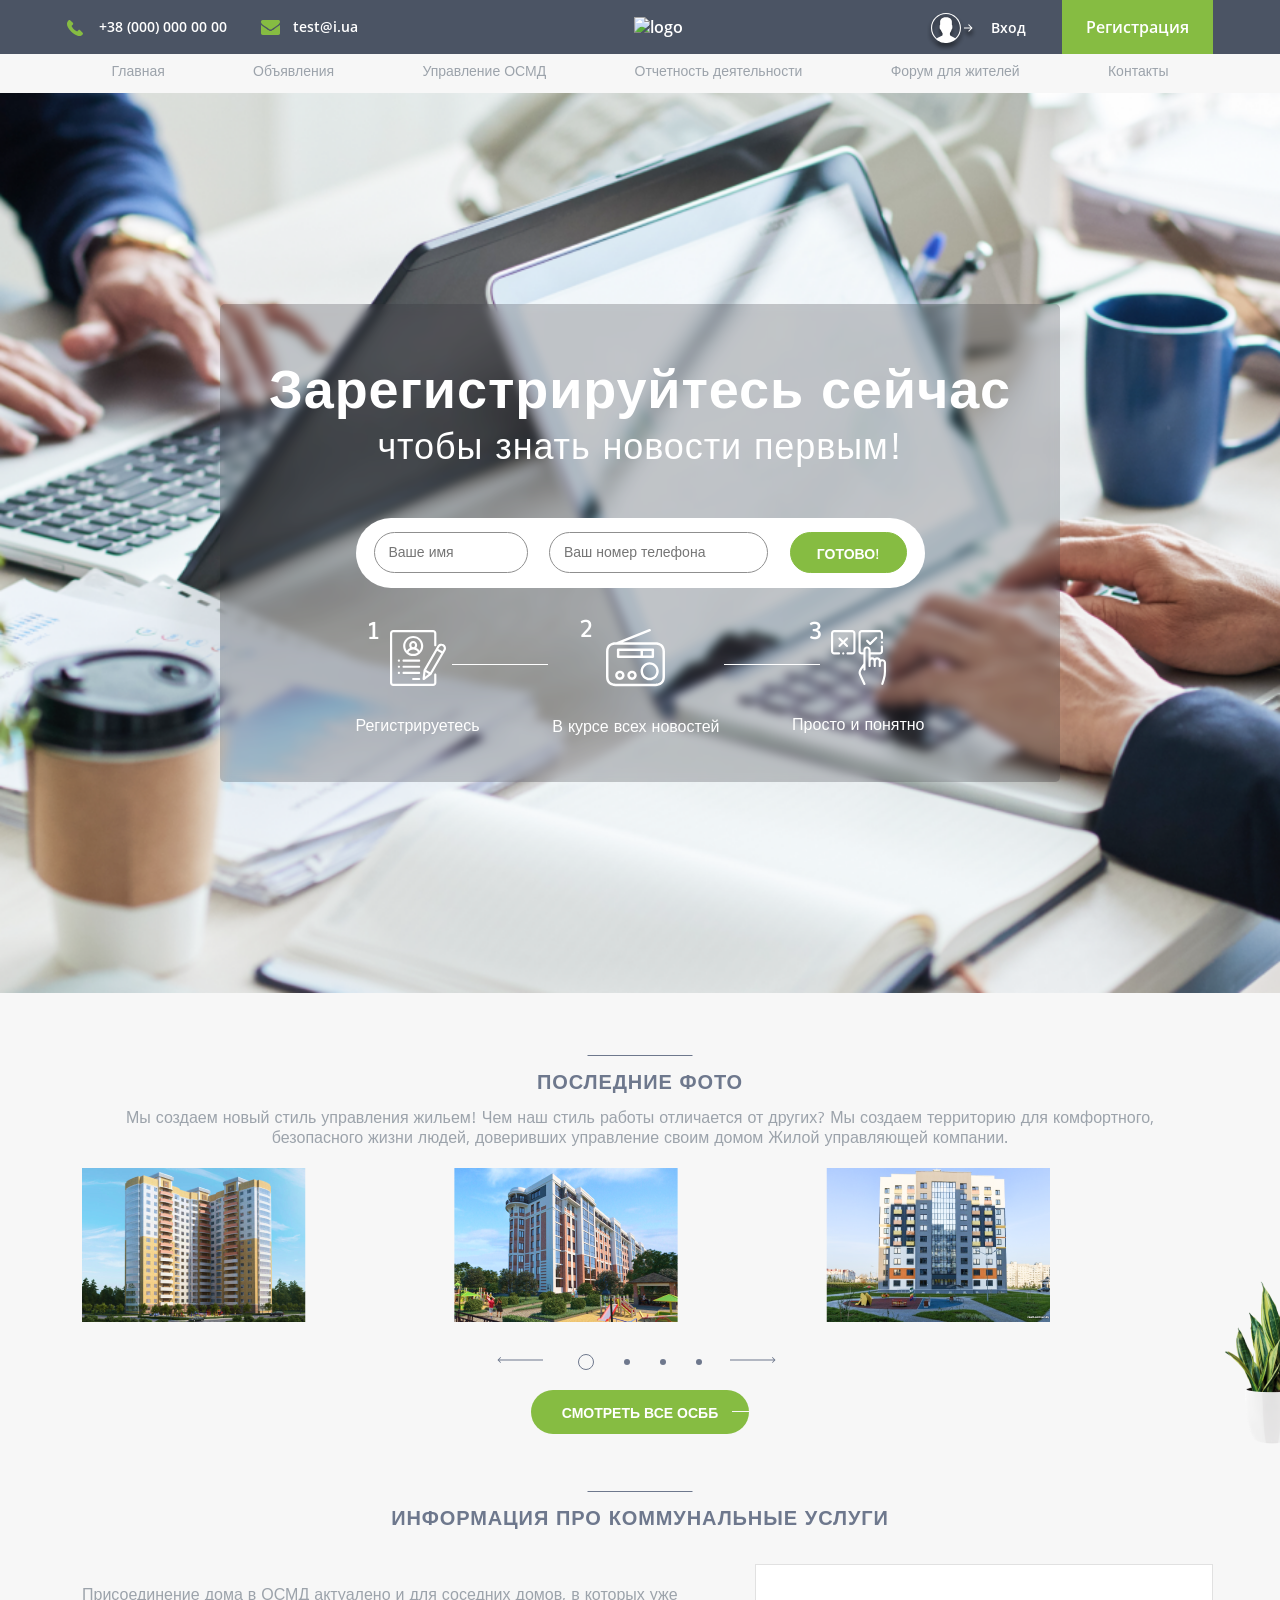
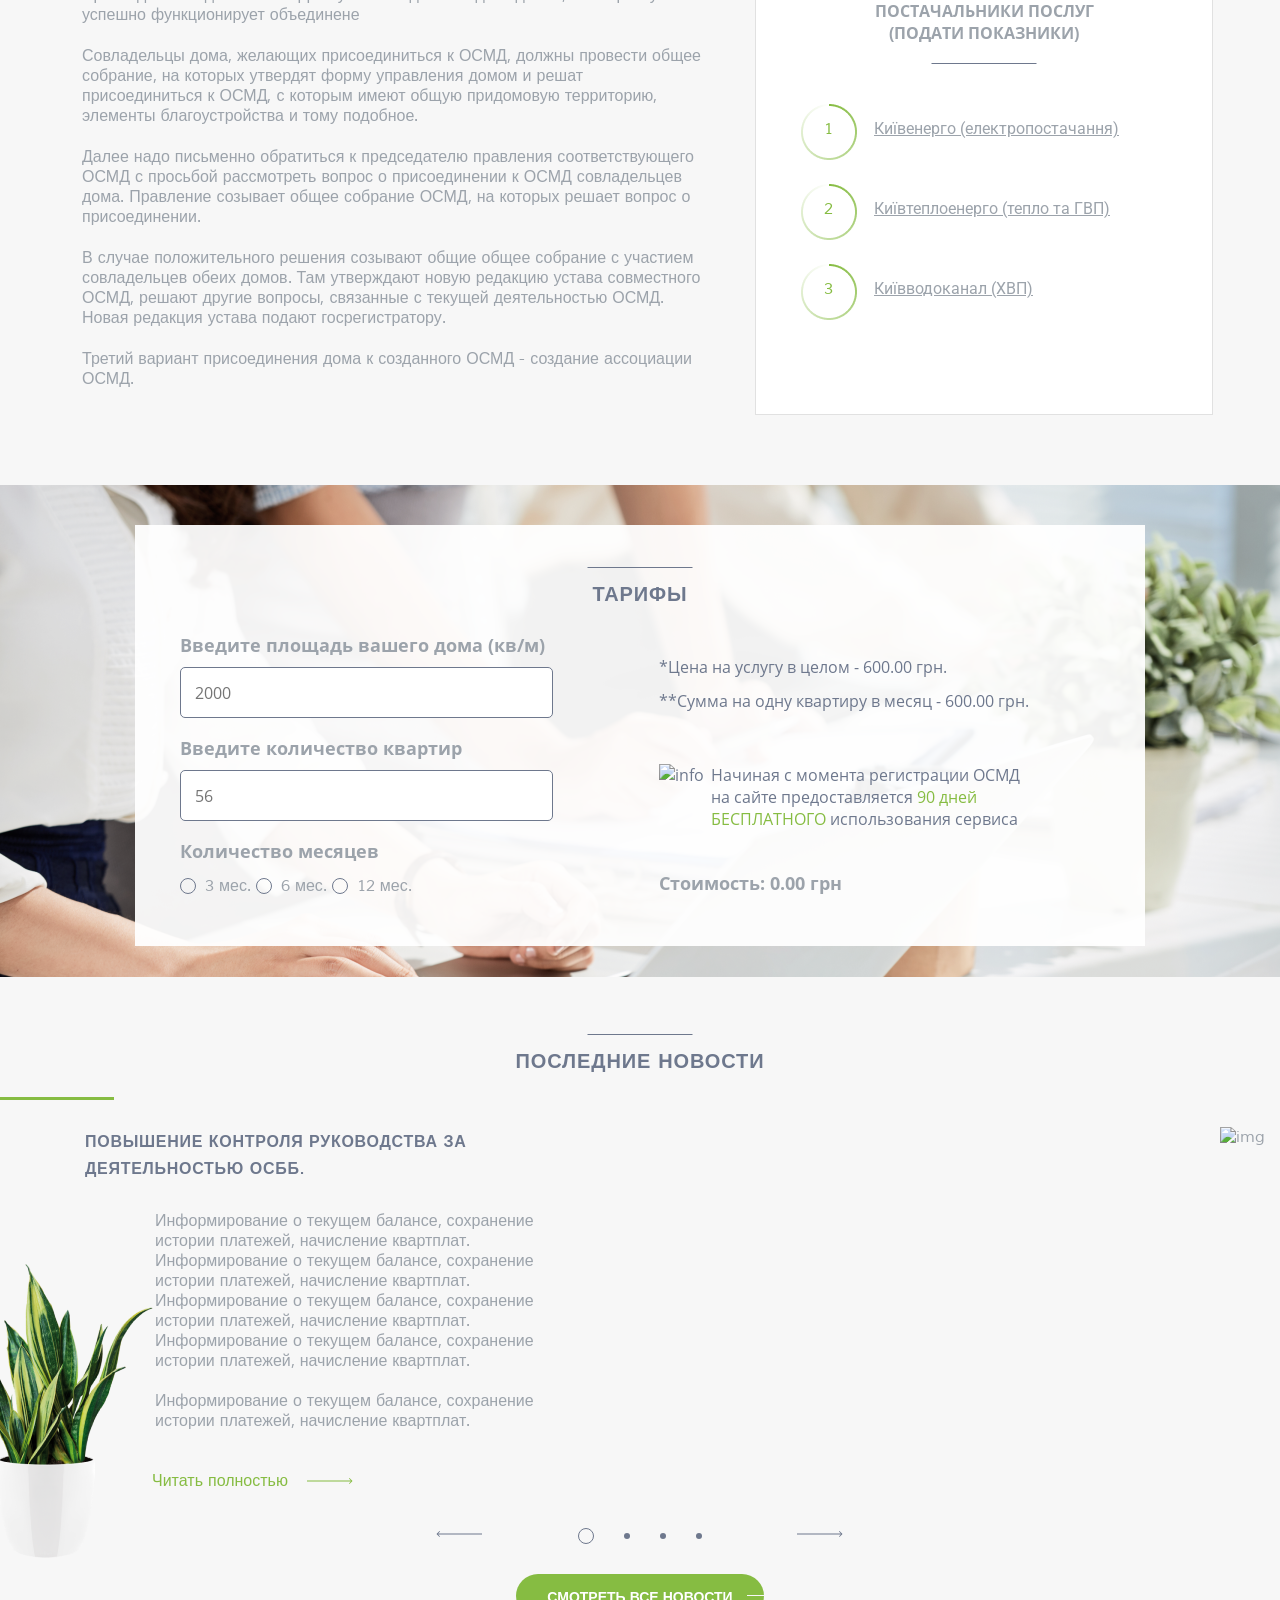
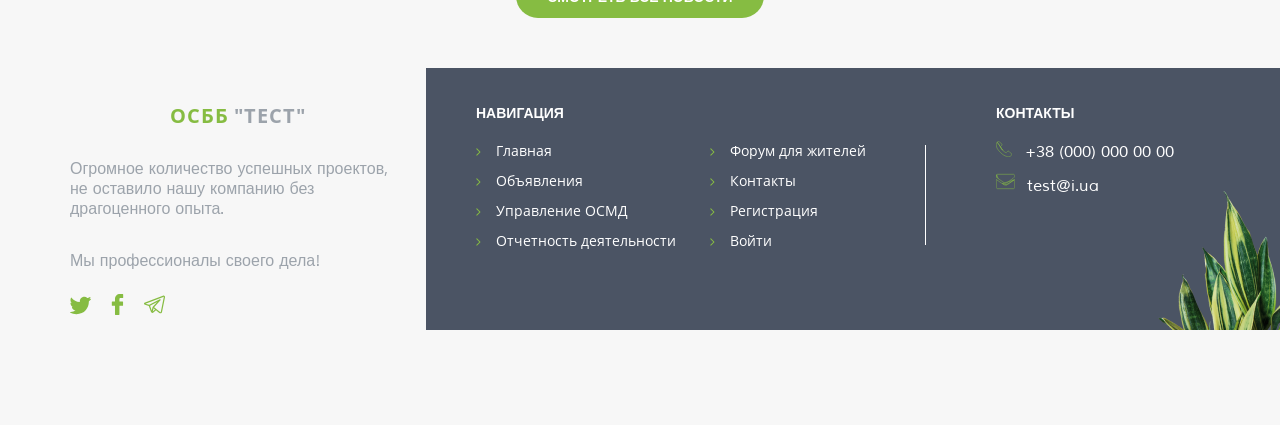
==== commit a000e03f: "changes" ====
--- a/docs/index.html
+++ b/docs/index.html
@@ -21,10 +21,10 @@
             <div class="header-topbar">
               <div class="header-topbar__info">
                 <a class="header-topbar__phone" href="tel:+380000000000">+38 (000) 000 00 00
-                  <img src="/img/icons/phone.svg" alt="phone">
+                  <img src="img/icons/phone.svg" alt="phone">
                 </a>
                 <a class="header-topbar__mail" href="mailto:test@i.ua">test@i.ua
-                  <img src="/img/icons/envelope.svg" alt="phone">
+                  <img src="img/icons/envelope.svg" alt="phone">
                 </a>
               </div>
               <div class="header__logo">
@@ -34,7 +34,7 @@
               </div>
               <div class="header-topbar__box">
                 <a href="#!" class="header-topbar__enter">
-                  <img class="user" src="/img/icons/user.svg" alt="user"> Вход
+                  <img class="user" src="img/icons/user.svg" alt="user"> Вход
                 </a>
                 <a href="#!" class="header-topbar__register">Регистрация</a>
               </div>
@@ -77,7 +77,7 @@
         </nav>
       </header>
       <!-- section-register -->
-      <section class="register" style=" background-image: url(/img/register_bg.png);">
+      <section class="register" style=" background-image: url(img/register_bg.png);">
         <div class="register__box">
           <div class="register__box-title">
             <h2>Зарегистрируйтесь сейчас</h2>
@@ -85,8 +85,7 @@
           <div class="register__box-subtitle">чтобы знать новости первым!</div>
           <div class="register__box-inner">
             <div class="register__box-form">
-              <form class="register-form" action="POST">
-                .
+              <form class="register-form" action="POST">               
                 <input type="text" class="name" placeholder="Ваше имя">
                 <input type="text" class="phone" placeholder="Ваш номер телефона">
                 <button class="btn" type="submit">готово!</button>
@@ -95,17 +94,17 @@
             <div class="register__box-guide">
               <div class="guide__img resume__img">
                 <span class="step1">1</span>
-                <img src="/img/icons/resume.svg" alt="icon">
+                <img src="img/icons/resume.svg" alt="icon">
                 <div class="text">Регистрируетесь</div>
               </div>
               <div class="guide__img radio__img">
                 <span class="step2">2</span>
-                <img src="/img/icons/radio.svg" alt="icon">
+                <img src="img/icons/radio.svg" alt="icon">
                 <div class="text">В курсе всех новостей</div>
               </div>
               <div class="guide__img simply__img">
                 <span class="step3">3</span>
-                <img src="/img/icons/yes.svg" alt="icon">
+                <img src="img/icons/yes.svg" alt="icon">
                 <div class="text">Просто и понятно</div>
               </div>
             </div>
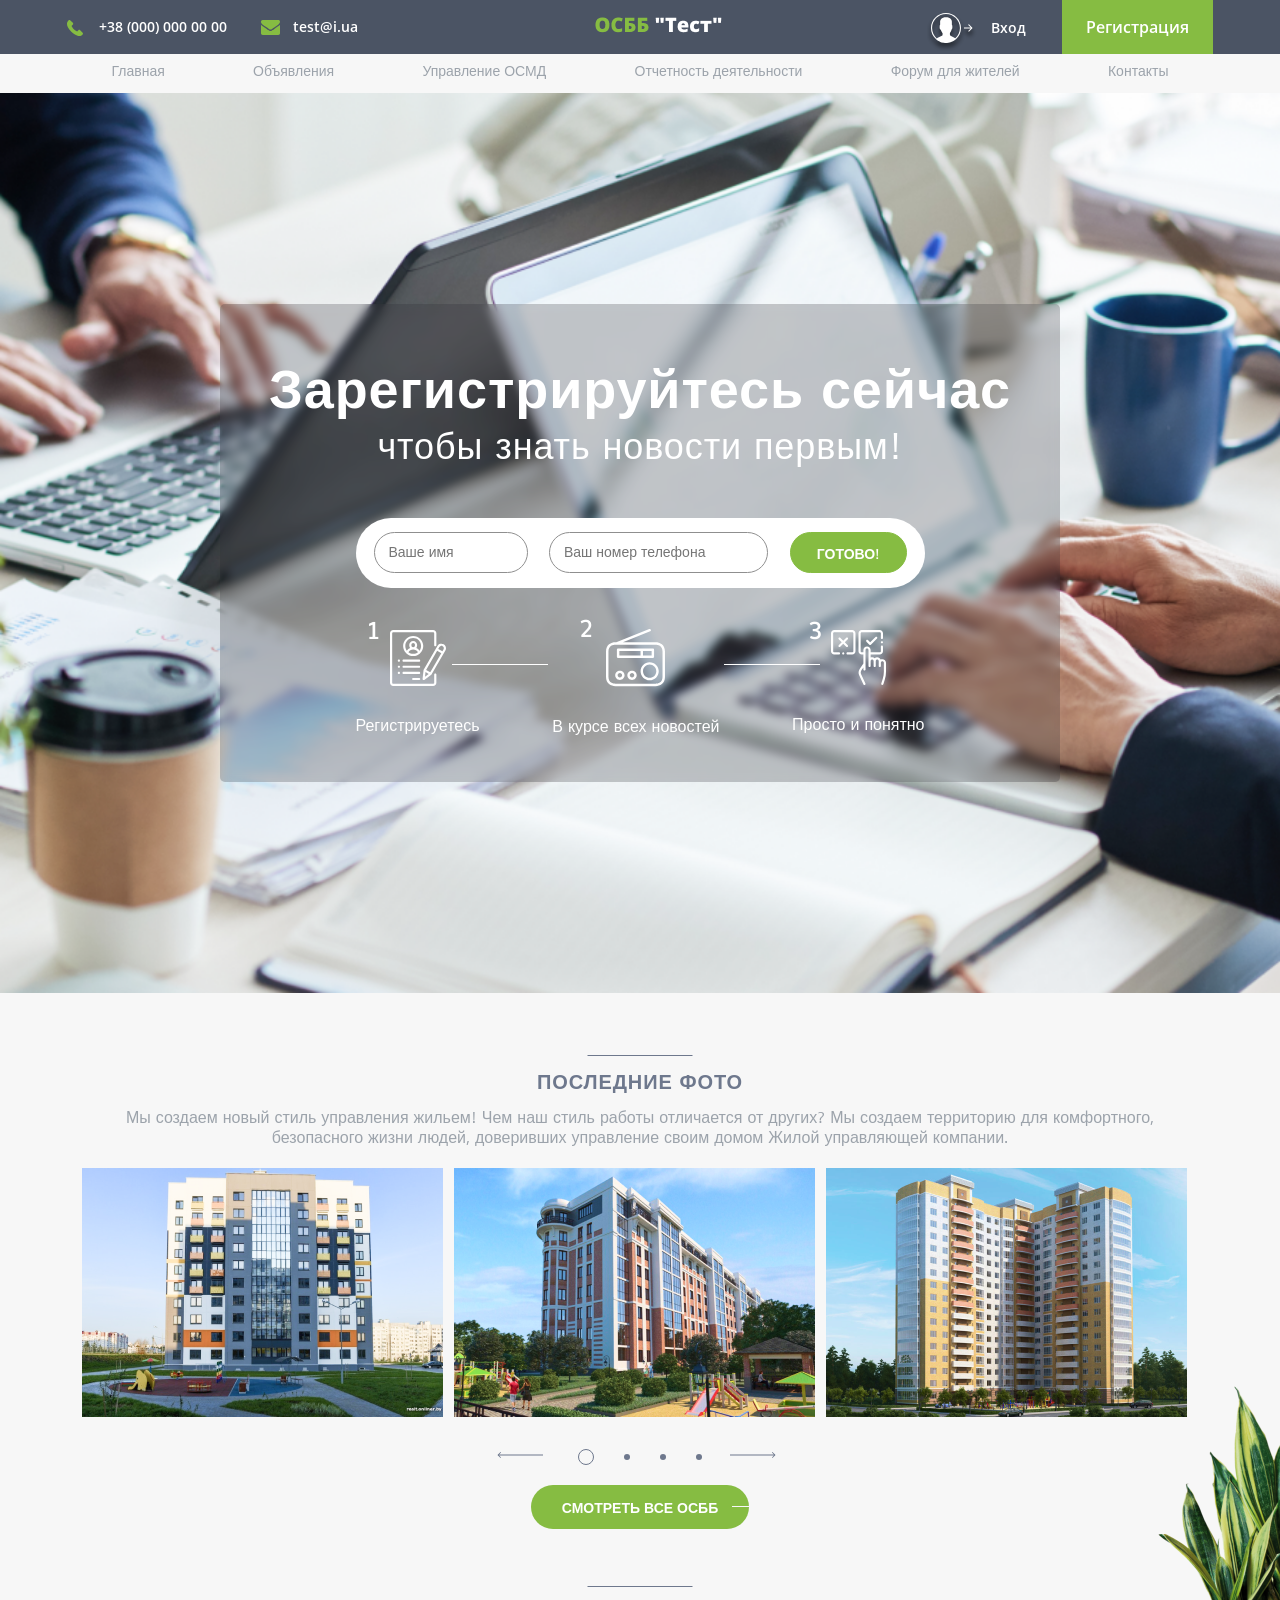
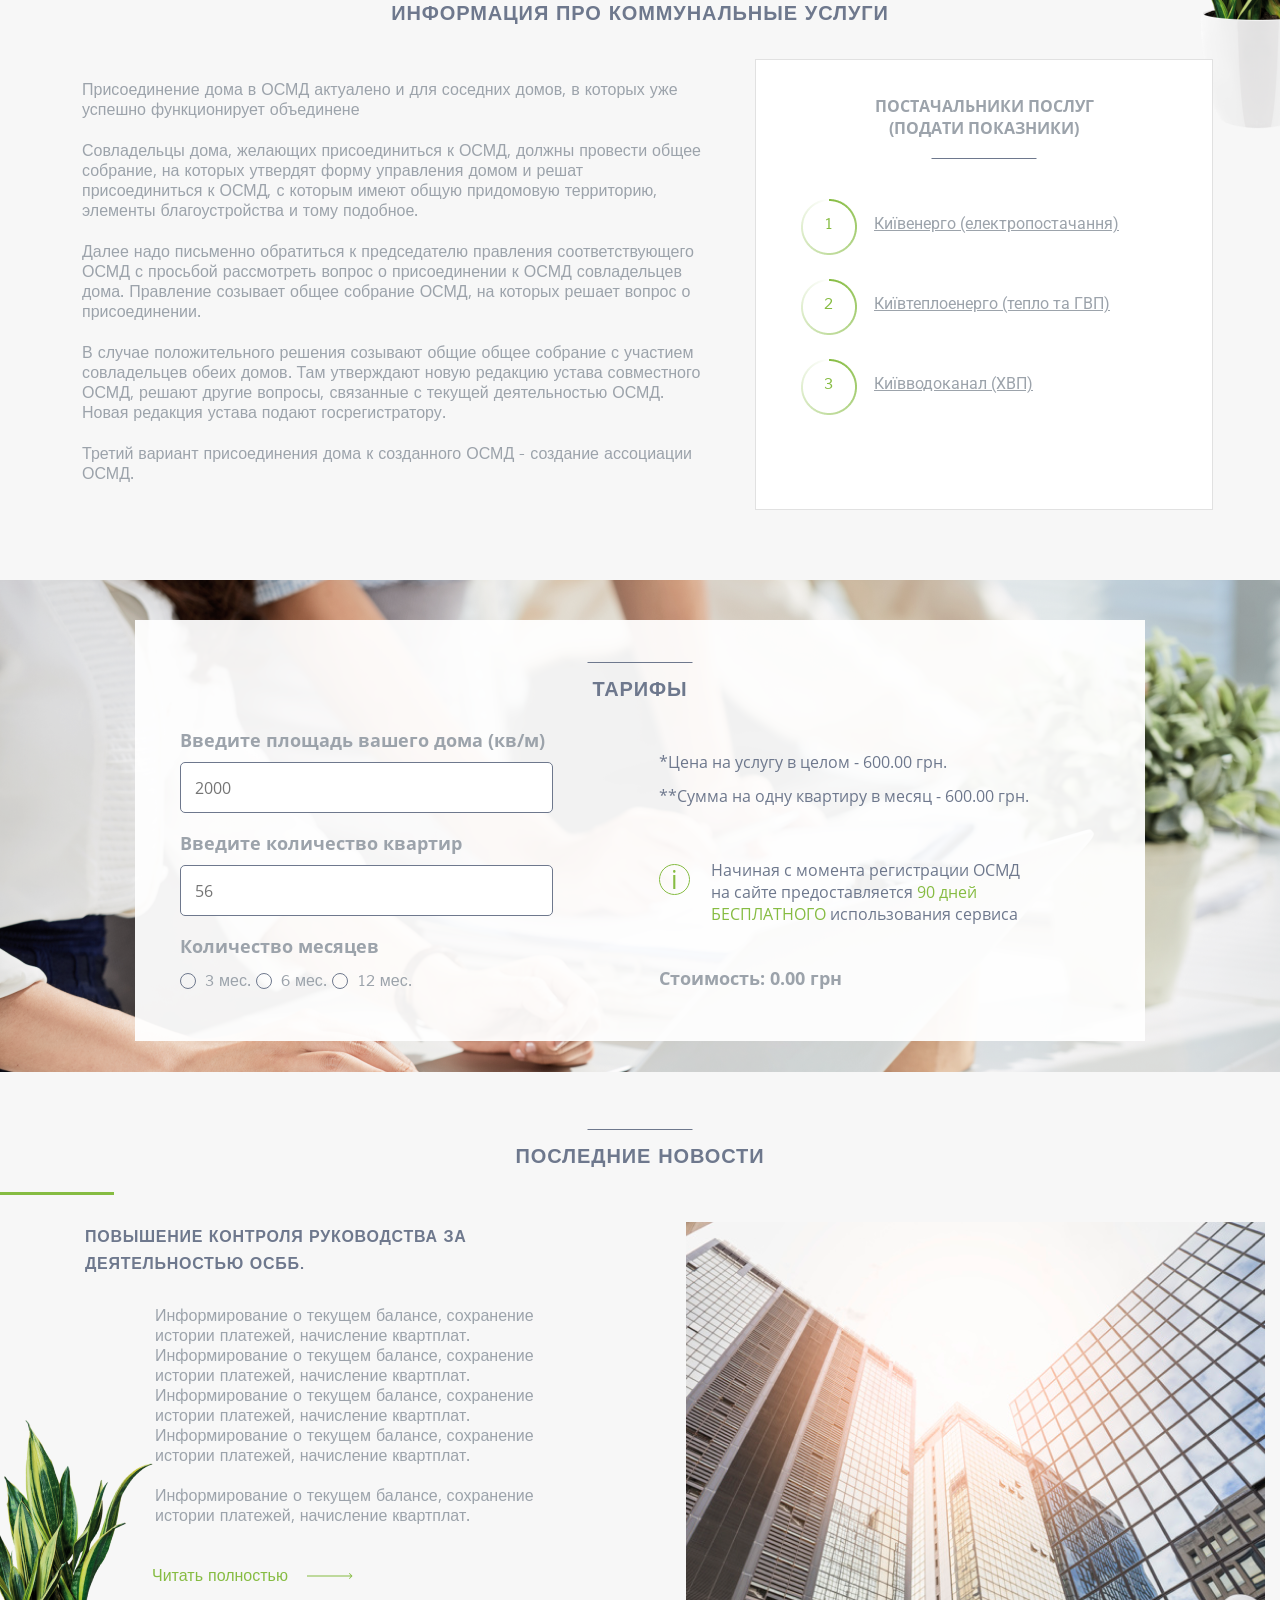
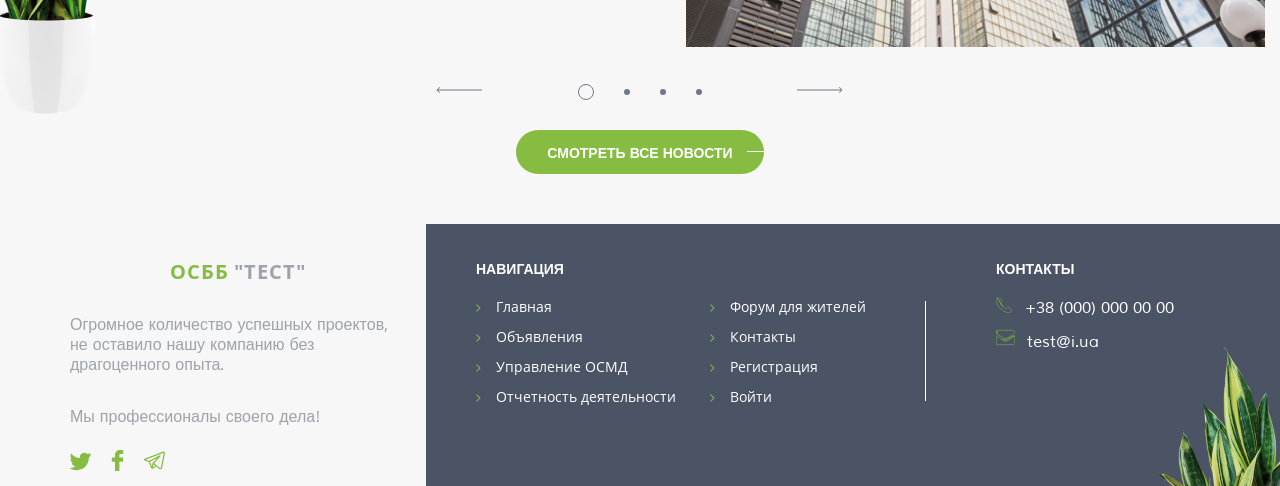
==== commit a0aef93b: "changes" ====
--- a/docs/index.html
+++ b/docs/index.html
@@ -29,7 +29,7 @@
               </div>
               <div class="header__logo">
                 <a href="#">
-                  <img src="/img/head-logo.png" alt="logo">
+                  <img src="img/head-logo.png" alt="logo">
                 </a>
               </div>
               <div class="header-topbar__box">
@@ -244,7 +244,7 @@
                   <p class="rate__text">**Сумма на одну квартиру в месяц - 600.00 грн. </p>
                   <p class="rate__free">Начиная с момента регистрации ОСМД<br> на сайте предоставляется
                     <span>90 дней<br> БЕСПЛАТНОГО</span> использования сервиса
-                    <img src="/img/icons/info.svg" alt="info">
+                    <img src="img/icons/info.svg" alt="info">
                   </p>
                   <div class="rate__price"> Стоимость: 0.00 грн</div>
                 </div>
@@ -279,7 +279,7 @@
                   <a class="more" href="#">Читать полностью</a>
                 </div>
                 <div class="news__slider-img">
-                  <img src="/img/news_slide.png" alt="img">
+                  <img src="img/news_slide.png" alt="img">
                 </div>
               </div>
             </div>
@@ -297,7 +297,7 @@
                   <a class="more" href="#">Читать полностью</a>
                 </div>
                 <div class="news__slider-img">
-                  <img src="/img/news_slide.png" alt="img">
+                  <img src="img/news_slide.png" alt="img">
                 </div>
               </div>
             </div>
@@ -315,7 +315,7 @@
                   <a class="more" href="#">Читать полностью </a>
                 </div>
                 <div class="news__slider-img">
-                  <img src="/img/news_slide.png" alt="img">
+                  <img src="img/news_slide.png" alt="img">
                 </div>
               </div>
             </div>
@@ -333,7 +333,7 @@
                   <a class="more" href="#">Читать полностью</a>
                 </div>
                 <div class="news__slider-img">
-                  <img src="/img/news_slide.png" alt="img">
+                  <img src="img/news_slide.png" alt="img">
                 </div>
               </div>
             </div>
